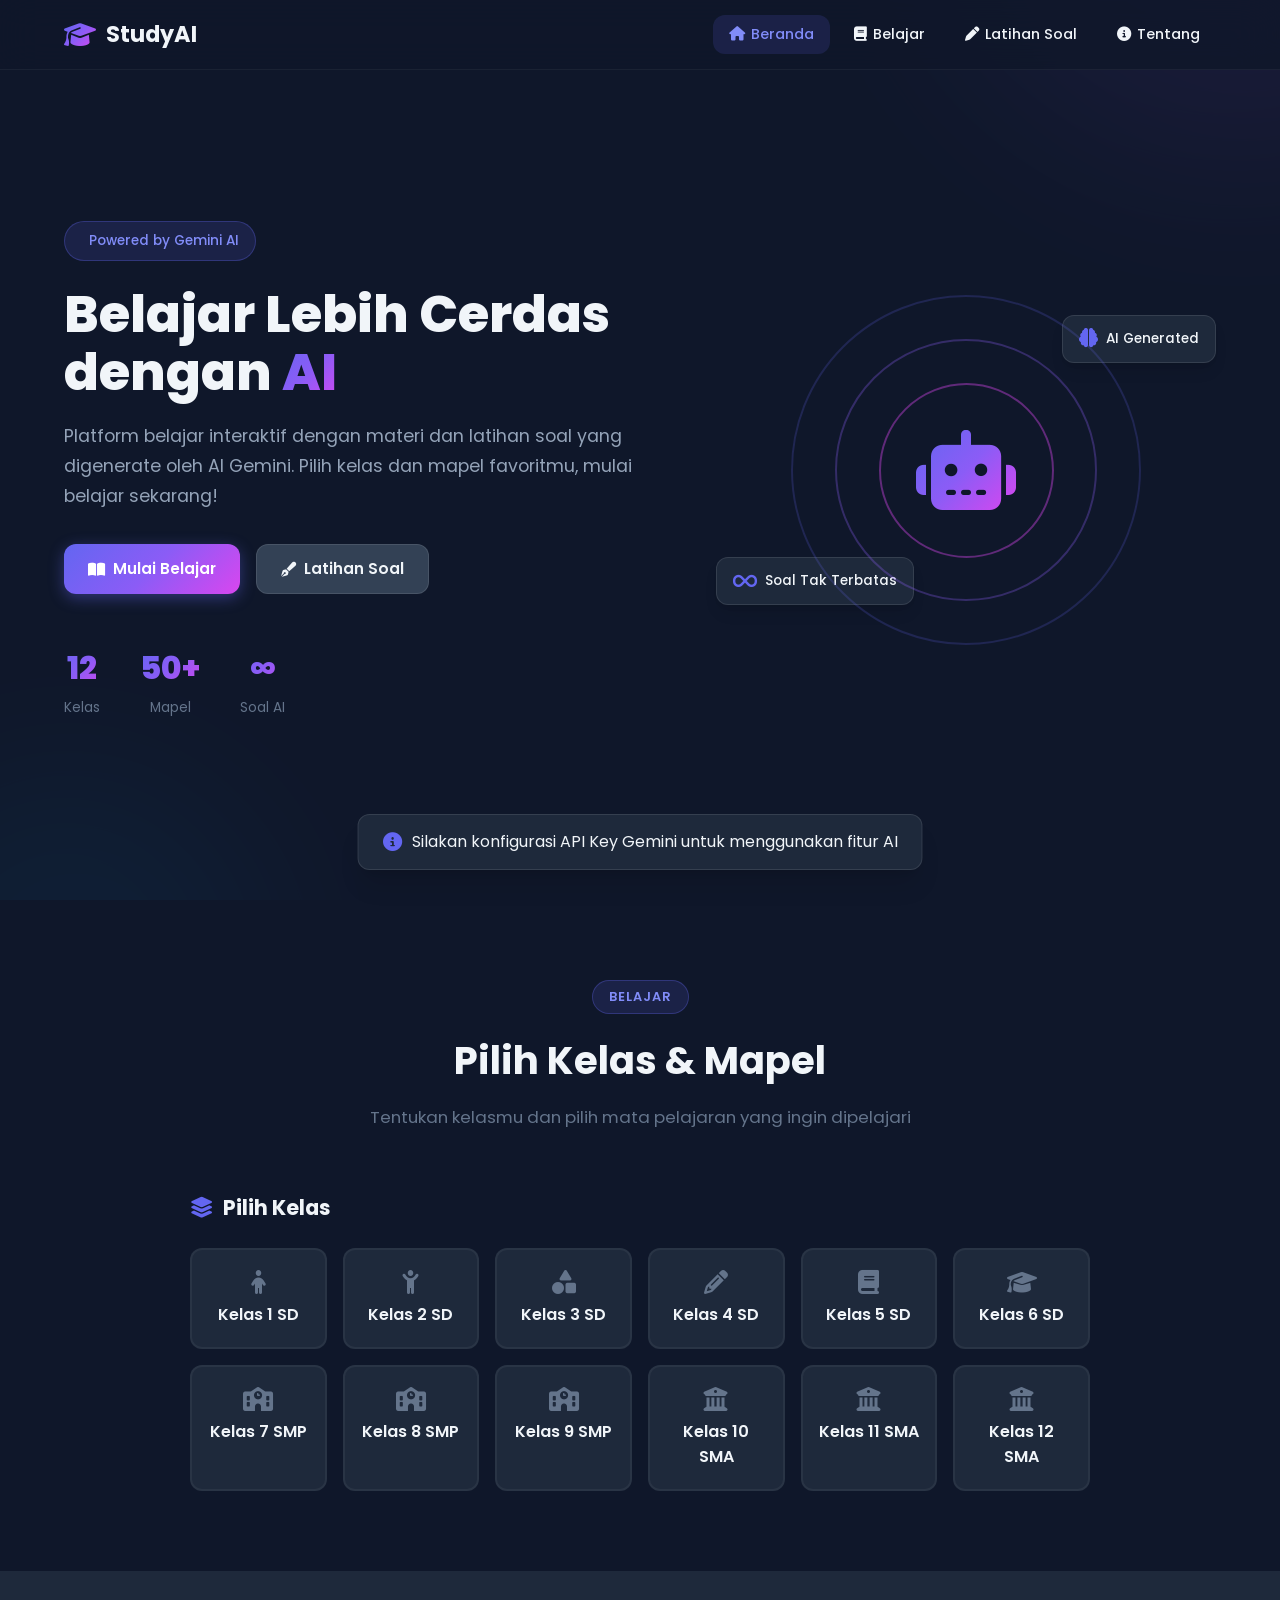
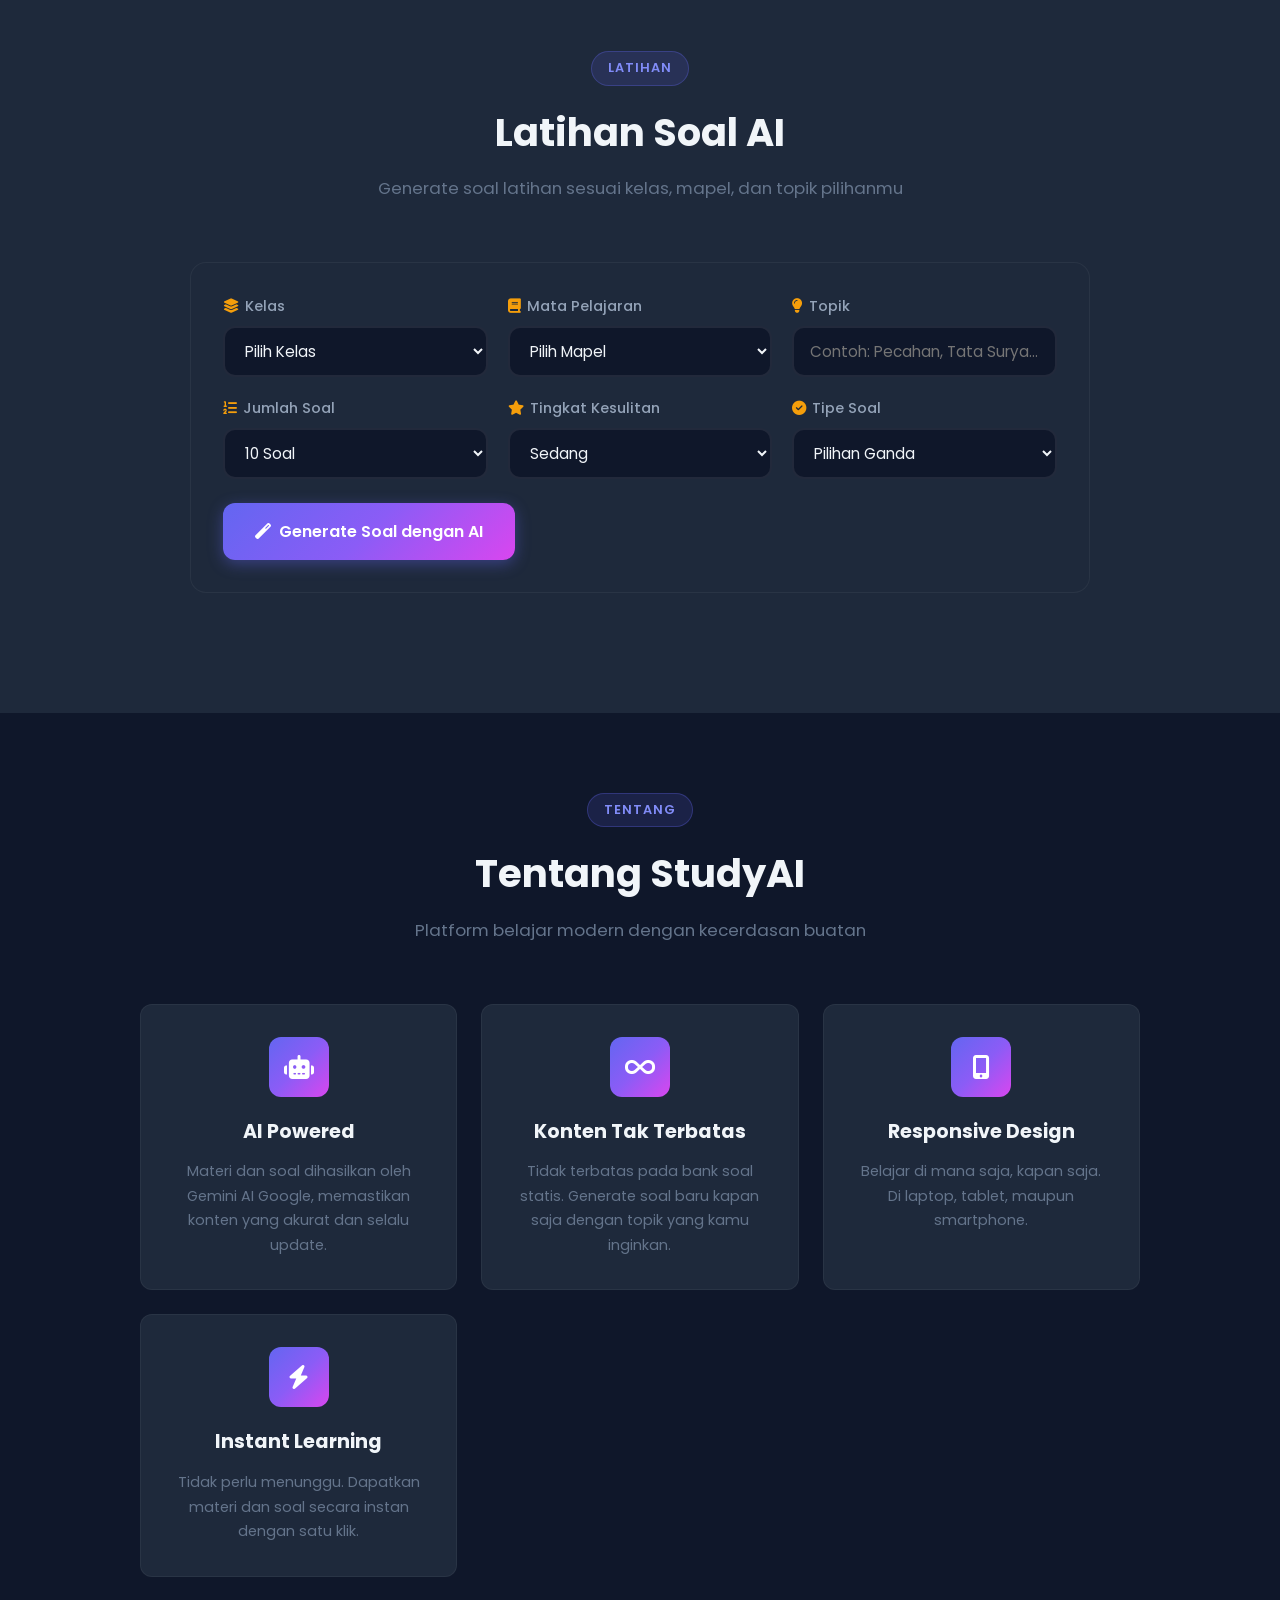
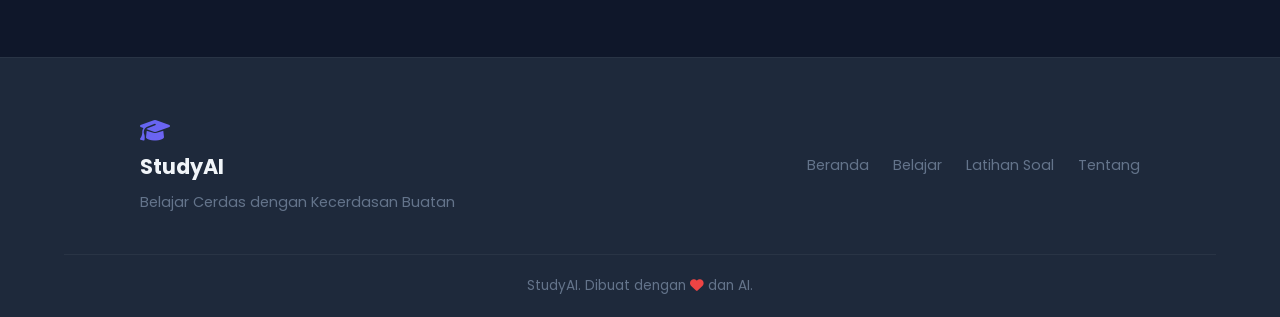
==== index.html @ 9aeef0de "Add files via upload" ====
<!DOCTYPE html>
<html lang="id">
<head>
    <meta charset="UTF-8">
    <meta name="viewport" content="width=device-width, initial-scale=1.0">
    <title>StudyAI - Platform Belajar Cerdas</title>
    <link href="https://fonts.googleapis.com/css2?family=Poppins:wght@300;400;500;600;700;800&display=swap" rel="stylesheet">
    <link rel="stylesheet" href="https://cdnjs.cloudflare.com/ajax/libs/font-awesome/6.5.1/css/all.min.css">
    <link rel="stylesheet" href="style.css">
</head>
<body>
    <!-- Loading Screen -->
    <div id="loading-screen">
        <div class="loader-container">
            <div class="loader"></div>
            <h2>StudyAI</h2>
            <p>Memuat konten belajar...</p>
        </div>
    </div>

    <!-- Navigation -->
    <nav class="navbar" id="navbar">
        <div class="nav-brand">
            <i class="fas fa-graduation-cap"></i>
            <span>StudyAI</span>
        </div>
        <div class="nav-links" id="nav-links">
            <a href="#beranda" class="nav-link active"><i class="fas fa-home"></i> Beranda</a>
            <a href="#belajar" class="nav-link"><i class="fas fa-book"></i> Belajar</a>
            <a href="#latihan" class="nav-link"><i class="fas fa-pen"></i> Latihan Soal</a>
            <a href="#tentang" class="nav-link"><i class="fas fa-info-circle"></i> Tentang</a>
        </div>
        <div class="nav-toggle" id="nav-toggle">
            <i class="fas fa-bars"></i>
        </div>
    </nav>

    <!-- Hero Section -->
    <section id="beranda" class="hero">
        <div class="hero-content">
            <div class="hero-badge">
                <i class="fas fa-sparkles"></i> Powered by Gemini AI
            </div>
            <h1>Belajar Lebih Cerdas dengan <span class="gradient-text">AI</span></h1>
            <p>Platform belajar interaktif dengan materi dan latihan soal yang digenerate oleh AI Gemini. Pilih kelas dan mapel favoritmu, mulai belajar sekarang!</p>
            <div class="hero-buttons">
                <a href="#belajar" class="btn btn-primary">
                    <i class="fas fa-book-open"></i> Mulai Belajar
                </a>
                <a href="#latihan" class="btn btn-secondary">
                    <i class="fas fa-pen-fancy"></i> Latihan Soal
                </a>
            </div>
            <div class="hero-stats">
                <div class="stat-item">
                    <span class="stat-number">12</span>
                    <span class="stat-label">Kelas</span>
                </div>
                <div class="stat-item">
                    <span class="stat-number">50+</span>
                    <span class="stat-label">Mapel</span>
                </div>
                <div class="stat-item">
                    <span class="stat-number">∞</span>
                    <span class="stat-label">Soal AI</span>
                </div>
            </div>
        </div>
        <div class="hero-image">
            <div class="floating-card card-1">
                <i class="fas fa-brain"></i>
                <span>AI Generated</span>
            </div>
            <div class="floating-card card-2">
                <i class="fas fa-infinity"></i>
                <span>Soal Tak Terbatas</span>
            </div>
            <div class="hero-illustration">
                <div class="circle circle-1"></div>
                <div class="circle circle-2"></div>
                <div class="circle circle-3"></div>
                <i class="fas fa-robot main-icon"></i>
            </div>
        </div>
    </section>

    <!-- Belajar Section -->
    <section id="belajar" class="section">
        <div class="section-header">
            <span class="section-badge">Belajar</span>
            <h2>Pilih Kelas & Mapel</h2>
            <p>Tentukan kelasmu dan pilih mata pelajaran yang ingin dipelajari</p>
        </div>

        <div class="kelas-selector">
            <h3><i class="fas fa-layer-group"></i> Pilih Kelas</h3>
            <div class="kelas-grid" id="kelas-grid">
                <!-- Kelas buttons generated by JS -->
            </div>
        </div>

        <div class="mapel-container" id="mapel-container" style="display: none;">
            <div class="mapel-header">
                <h3><i class="fas fa-book"></i> Mata Pelajaran <span id="selected-kelas-name"></span></h3>
                <button class="btn btn-outline btn-sm" onclick="backToKelas()">
                    <i class="fas fa-arrow-left"></i> Kembali
                </button>
            </div>
            <div class="mapel-grid" id="mapel-grid">
                <!-- Mapel cards generated by JS -->
            </div>
        </div>

        <div class="materi-container" id="materi-container" style="display: none;">
            <div class="materi-header">
                <div class="materi-title-section">
                    <span class="badge-kelas" id="materi-kelas-badge"></span>
                    <h3 id="materi-maple-title"></h3>
                </div>
                <button class="btn btn-outline btn-sm" onclick="backToMapel()">
                    <i class="fas fa-arrow-left"></i> Kembali
                </button>
            </div>

            <div class="materi-actions">
                <div class="input-group">
                    <label><i class="fas fa-lightbulb"></i> Topik yang ingin dipelajari:</label>
                    <input type="text" id="topik-input" placeholder="Contoh: Persamaan Linear, Fotosintesis, Sejarah Indonesia...">
                </div>
                <button class="btn btn-primary" onclick="generateMateri()">
                    <i class="fas fa-magic"></i> Generate Materi dengan AI
                </button>
            </div>

            <div class="materi-content" id="materi-content">
                <div class="empty-state">
                    <i class="fas fa-book-reader"></i>
                    <h4>Siap Belajar?</h4>
                    <p>Masukkan topik yang ingin kamu pelajari, lalu klik "Generate Materi dengan AI" untuk mendapatkan penjelasan dari Gemini AI.</p>
                </div>
            </div>
        </div>
    </section>

    <!-- Latihan Soal Section -->
    <section id="latihan" class="section section-alt">
        <div class="section-header">
            <span class="section-badge">Latihan</span>
            <h2>Latihan Soal AI</h2>
            <p>Generate soal latihan sesuai kelas, mapel, dan topik pilihanmu</p>
        </div>

        <div class="latihan-form">
            <div class="form-grid">
                <div class="form-group">
                    <label><i class="fas fa-layer-group"></i> Kelas</label>
                    <select id="latihan-kelas">
                        <option value="">Pilih Kelas</option>
                    </select>
                </div>
                <div class="form-group">
                    <label><i class="fas fa-book"></i> Mata Pelajaran</label>
                    <select id="latihan-mapel">
                        <option value="">Pilih Mapel</option>
                    </select>
                </div>
                <div class="form-group">
                    <label><i class="fas fa-lightbulb"></i> Topik</label>
                    <input type="text" id="latihan-topik" placeholder="Contoh: Pecahan, Tata Surya...">
                </div>
                <div class="form-group">
                    <label><i class="fas fa-list-ol"></i> Jumlah Soal</label>
                    <select id="latihan-jumlah">
                        <option value="5">5 Soal</option>
                        <option value="10" selected>10 Soal</option>
                        <option value="15">15 Soal</option>
                        <option value="20">20 Soal</option>
                    </select>
                </div>
                <div class="form-group">
                    <label><i class="fas fa-star"></i> Tingkat Kesulitan</label>
                    <select id="latihan-kesulitan">
                        <option value="mudah">Mudah</option>
                        <option value="sedang" selected>Sedang</option>
                        <option value="sulit">Sulit</option>
                    </select>
                </div>
                <div class="form-group">
                    <label><i class="fas fa-check-circle"></i> Tipe Soal</label>
                    <select id="latihan-tipe">
                        <option value="pilihan_ganda" selected>Pilihan Ganda</option>
                        <option value="essay">Essay</option>
                        <option value="campuran">Campuran</option>
                    </select>
                </div>
            </div>
            <button class="btn btn-primary btn-large" onclick="generateSoal()">
                <i class="fas fa-magic"></i> Generate Soal dengan AI
            </button>
        </div>

        <div class="soal-container" id="soal-container" style="display: none;">
            <div class="soal-header">
                <div class="soal-info">
                    <span class="badge" id="soal-kelas-badge"></span>
                    <span class="badge" id="soal-mapel-badge"></span>
                    <span class="badge" id="soal-kesulitan-badge"></span>
                </div>
                <div class="soal-timer" id="soal-timer">
                    <i class="fas fa-clock"></i> <span id="timer">00:00</span>
                </div>
            </div>

            <div class="progress-bar">
                <div class="progress-fill" id="progress-fill"></div>
                <span class="progress-text" id="progress-text">0 / 0</span>
            </div>

            <div class="soal-list" id="soal-list">
                <!-- Soal generated by JS -->
            </div>

            <div class="soal-actions">
                <button class="btn btn-secondary" onclick="resetSoal()">
                    <i class="fas fa-redo"></i> Generate Baru
                </button>
                <button class="btn btn-primary" onclick="cekJawaban()">
                    <i class="fas fa-check-double"></i> Periksa Jawaban
                </button>
            </div>
        </div>

        <div class="hasil-container" id="hasil-container" style="display: none;">
            <div class="hasil-card">
                <div class="hasil-icon">
                    <i class="fas fa-trophy"></i>
                </div>
                <h3>Hasil Latihan</h3>
                <div class="hasil-score" id="hasil-score">0/0</div>
                <div class="hasil-percentage" id="hasil-percentage">0%</div>
                <div class="hasil-message" id="hasil-message"></div>
                <div class="hasil-stats">
                    <div class="hasil-stat">
                        <span class="hasil-stat-number" id="stat-benar">0</span>
                        <span class="hasil-stat-label">Benar</span>
                    </div>
                    <div class="hasil-stat">
                        <span class="hasil-stat-number" id="stat-salah">0</span>
                        <span class="hasil-stat-label">Salah</span>
                    </div>
                    <div class="hasil-stat">
                        <span class="hasil-stat-number" id="stat-waktu">00:00</span>
                        <span class="hasil-stat-label">Waktu</span>
                    </div>
                </div>
                <button class="btn btn-primary" onclick="resetSoal()">
                    <i class="fas fa-redo"></i> Coba Lagi
                </button>
            </div>
        </div>
    </section>

    <!-- Tentang Section -->
    <section id="tentang" class="section">
        <div class="section-header">
            <span class="section-badge">Tentang</span>
            <h2>Tentang StudyAI</h2>
            <p>Platform belajar modern dengan kecerdasan buatan</p>
        </div>
        <div class="about-grid">
            <div class="about-card">
                <div class="about-icon">
                    <i class="fas fa-robot"></i>
                </div>
                <h3>AI Powered</h3>
                <p>Materi dan soal dihasilkan oleh Gemini AI Google, memastikan konten yang akurat dan selalu update.</p>
            </div>
            <div class="about-card">
                <div class="about-icon">
                    <i class="fas fa-infinity"></i>
                </div>
                <h3>Konten Tak Terbatas</h3>
                <p>Tidak terbatas pada bank soal statis. Generate soal baru kapan saja dengan topik yang kamu inginkan.</p>
            </div>
            <div class="about-card">
                <div class="about-icon">
                    <i class="fas fa-mobile-alt"></i>
                </div>
                <h3>Responsive Design</h3>
                <p>Belajar di mana saja, kapan saja. Di laptop, tablet, maupun smartphone.</p>
            </div>
            <div class="about-card">
                <div class="about-icon">
                    <i class="fas fa-bolt"></i>
                </div>
                <h3>Instant Learning</h3>
                <p>Tidak perlu menunggu. Dapatkan materi dan soal secara instan dengan satu klik.</p>
            </div>
        </div>
    </section>

    <!-- Footer -->
    <footer class="footer">
        <div class="footer-content">
            <div class="footer-brand">
                <i class="fas fa-graduation-cap"></i>
                <span>StudyAI</span>
                <p>Belajar Cerdas dengan Kecerdasan Buatan</p>
            </div>
            <div class="footer-links">
                <a href="#beranda">Beranda</a>
                <a href="#belajar">Belajar</a>
                <a href="#latihan">Latihan Soal</a>
                <a href="#tentang">Tentang</a>
            </div>
        </div>
        <div class="footer-bottom">
            <p> StudyAI. Dibuat dengan <i class="fas fa-heart"></i> dan AI.</p>
        </div>
    </footer>

    <!-- Toast Notification -->
    <div class="toast" id="toast">
        <i class="fas fa-info-circle"></i>
        <span id="toast-message"></span>
    </div>

    <!-- API Key Modal -->
    <div class="modal" id="api-modal">
        <div class="modal-content">
            <div class="modal-header">
                <h3><i class="fas fa-key"></i> Konfigurasi API Key</h3>
                <button class="modal-close" onclick="closeModal()">&times;</button>
            </div>
            <div class="modal-body">
                <div class="alert alert-info">
                    <i class="fas fa-info-circle"></i>
                    <p>Masukkan API Key Gemini kamu untuk menggunakan fitur AI. Dapatkan gratis di <a href="https://aistudio.google.com/app/apikey" target="_blank">Google AI Studio</a>.</p>
                </div>
                <div class="form-group">
                    <label>Gemini API Key</label>
                    <div class="input-with-icon">
                        <input type="password" id="api-key-input" placeholder="Masukkan API Key...">
                        <button class="btn-icon" onclick="toggleApiVisibility()">
                            <i class="fas fa-eye" id="api-eye-icon"></i>
                        </button>
                    </div>
                </div>
                <div class="form-group">
                    <label class="checkbox-label">
                        <input type="checkbox" id="save-api-key" checked>
                        <span>Simpan API Key di browser (local)</span>
                    </label>
                </div>
            </div>
            <div class="modal-footer">
                <button class="btn btn-secondary" onclick="closeModal()">Batal</button>
                <button class="btn btn-primary" onclick="saveApiKey()">Simpan & Lanjutkan</button>
            </div>
        </div>
    </div>

    <script src="script.js"></script>
</body>
</html>
---- style.css ----
/* ===== VARIABLES ===== */
:root {
    --primary: #6366f1;
    --primary-dark: #4f46e5;
    --primary-light: #818cf8;
    --secondary: #06b6d4;
    --accent: #f59e0b;
    --success: #10b981;
    --danger: #ef4444;
    --warning: #f59e0b;
    --dark: #0f172a;
    --dark-light: #1e293b;
    --dark-lighter: #334155;
    --gray: #64748b;
    --gray-light: #94a3b8;
    --gray-lighter: #cbd5e1;
    --light: #f1f5f9;
    --white: #ffffff;
    --gradient-1: linear-gradient(135deg, #6366f1 0%, #8b5cf6 50%, #d946ef 100%);
    --gradient-2: linear-gradient(135deg, #06b6d4 0%, #3b82f6 100%);
    --gradient-3: linear-gradient(135deg, #f59e0b 0%, #ef4444 100%);
    --shadow-sm: 0 1px 2px 0 rgb(0 0 0 / 0.05);
    --shadow: 0 4px 6px -1px rgb(0 0 0 / 0.1), 0 2px 4px -2px rgb(0 0 0 / 0.1);
    --shadow-lg: 0 10px 15px -3px rgb(0 0 0 / 0.1), 0 4px 6px -4px rgb(0 0 0 / 0.1);
    --shadow-xl: 0 20px 25px -5px rgb(0 0 0 / 0.1), 0 8px 10px -6px rgb(0 0 0 / 0.1);
    --radius-sm: 8px;
    --radius: 12px;
    --radius-lg: 16px;
    --radius-xl: 24px;
    --transition: all 0.3s cubic-bezier(0.4, 0, 0.2, 1);
}

/* ===== RESET & BASE ===== */
*, *::before, *::after {
    margin: 0;
    padding: 0;
    box-sizing: border-box;
}

html {
    scroll-behavior: smooth;
    scroll-padding-top: 80px;
}

body {
    font-family: 'Poppins', sans-serif;
    background: var(--dark);
    color: var(--light);
    line-height: 1.6;
    overflow-x: hidden;
}

a {
    text-decoration: none;
    color: inherit;
}

/* ===== LOADING SCREEN ===== */
#loading-screen {
    position: fixed;
    inset: 0;
    background: var(--dark);
    display: flex;
    align-items: center;
    justify-content: center;
    z-index: 9999;
    transition: opacity 0.5s ease, visibility 0.5s ease;
}

#loading-screen.hidden {
    opacity: 0;
    visibility: hidden;
}

.loader-container {
    text-align: center;
}

.loader {
    width: 60px;
    height: 60px;
    border: 4px solid var(--dark-lighter);
    border-top-color: var(--primary);
    border-radius: 50%;
    animation: spin 1s linear infinite;
    margin: 0 auto 20px;
}

@keyframes spin {
    to { transform: rotate(360deg); }
}

.loader-container h2 {
    font-size: 1.8rem;
    font-weight: 700;
    background: var(--gradient-1);
    -webkit-background-clip: text;
    -webkit-text-fill-color: transparent;
    background-clip: text;
}

.loader-container p {
    color: var(--gray);
    font-size: 0.9rem;
    margin-top: 8px;
}

/* ===== NAVBAR ===== */
.navbar {
    position: fixed;
    top: 0;
    left: 0;
    right: 0;
    height: 70px;
    background: rgba(15, 23, 42, 0.8);
    backdrop-filter: blur(20px);
    -webkit-backdrop-filter: blur(20px);
    border-bottom: 1px solid rgba(255, 255, 255, 0.05);
    display: flex;
    align-items: center;
    justify-content: space-between;
    padding: 0 5%;
    z-index: 1000;
    transition: var(--transition);
}

.navbar.scrolled {
    background: rgba(15, 23, 42, 0.95);
    box-shadow: var(--shadow-lg);
}

.nav-brand {
    display: flex;
    align-items: center;
    gap: 10px;
    font-size: 1.4rem;
    font-weight: 700;
}

.nav-brand i {
    font-size: 1.6rem;
    background: var(--gradient-1);
    -webkit-background-clip: text;
    -webkit-text-fill-color: transparent;
    background-clip: text;
}

.nav-links {
    display: flex;
    gap: 8px;
}

.nav-link {
    padding: 8px 16px;
    border-radius: var(--radius);
    font-size: 0.9rem;
    font-weight: 500;
    transition: var(--transition);
    display: flex;
    align-items: center;
    gap: 6px;
}

.nav-link:hover,
.nav-link.active {
    background: rgba(99, 102, 241, 0.15);
    color: var(--primary-light);
}

.nav-toggle {
    display: none;
    font-size: 1.4rem;
    cursor: pointer;
    padding: 8px;
}

/* ===== HERO SECTION ===== */
.hero {
    min-height: 100vh;
    display: flex;
    align-items: center;
    justify-content: space-between;
    padding: 100px 5% 60px;
    gap: 60px;
    position: relative;
    overflow: hidden;
}

.hero::before {
    content: '';
    position: absolute;
    top: -50%;
    right: -20%;
    width: 600px;
    height: 600px;
    background: var(--gradient-1);
    opacity: 0.08;
    border-radius: 50%;
    filter: blur(100px);
    animation: float 8s ease-in-out infinite;
}

.hero::after {
    content: '';
    position: absolute;
    bottom: -30%;
    left: -10%;
    width: 400px;
    height: 400px;
    background: var(--gradient-2);
    opacity: 0.06;
    border-radius: 50%;
    filter: blur(80px);
    animation: float 10s ease-in-out infinite reverse;
}

@keyframes float {
    0%, 100% { transform: translate(0, 0) scale(1); }
    50% { transform: translate(30px, -30px) scale(1.05); }
}

.hero-content {
    flex: 1;
    max-width: 600px;
    position: relative;
    z-index: 1;
}

.hero-badge {
    display: inline-flex;
    align-items: center;
    gap: 8px;
    padding: 8px 16px;
    background: rgba(99, 102, 241, 0.15);
    border: 1px solid rgba(99, 102, 241, 0.3);
    border-radius: 50px;
    font-size: 0.85rem;
    font-weight: 500;
    color: var(--primary-light);
    margin-bottom: 24px;
}

.hero h1 {
    font-size: 3.2rem;
    font-weight: 800;
    line-height: 1.15;
    margin-bottom: 20px;
}

.gradient-text {
    background: var(--gradient-1);
    -webkit-background-clip: text;
    -webkit-text-fill-color: transparent;
    background-clip: text;
}

.hero p {
    font-size: 1.1rem;
    color: var(--gray-light);
    margin-bottom: 32px;
    line-height: 1.7;
}

.hero-buttons {
    display: flex;
    gap: 16px;
    margin-bottom: 48px;
    flex-wrap: wrap;
}

.hero-stats {
    display: flex;
    gap: 40px;
}

.stat-item {
    text-align: center;
}

.stat-number {
    display: block;
    font-size: 2rem;
    font-weight: 800;
    background: var(--gradient-1);
    -webkit-background-clip: text;
    -webkit-text-fill-color: transparent;
    background-clip: text;
}

.stat-label {
    font-size: 0.85rem;
    color: var(--gray);
}

/* Hero Image */
.hero-image {
    flex: 1;
    max-width: 500px;
    position: relative;
    z-index: 1;
}

.hero-illustration {
    width: 350px;
    height: 350px;
    margin: 0 auto;
    position: relative;
    display: flex;
    align-items: center;
    justify-content: center;
}

.circle {
    position: absolute;
    border-radius: 50%;
    border: 2px solid;
}

.circle-1 {
    width: 100%;
    height: 100%;
    border-color: rgba(99, 102, 241, 0.2);
    animation: rotate 20s linear infinite;
}

.circle-2 {
    width: 75%;
    height: 75%;
    border-color: rgba(139, 92, 246, 0.3);
    animation: rotate 15s linear infinite reverse;
}

.circle-3 {
    width: 50%;
    height: 50%;
    border-color: rgba(217, 70, 239, 0.4);
    animation: rotate 10s linear infinite;
}

@keyframes rotate {
    to { transform: rotate(360deg); }
}

.main-icon {
    font-size: 5rem;
    background: var(--gradient-1);
    -webkit-background-clip: text;
    -webkit-text-fill-color: transparent;
    background-clip: text;
    animation: pulse 2s ease-in-out infinite;
}

@keyframes pulse {
    0%, 100% { transform: scale(1); }
    50% { transform: scale(1.1); }
}

.floating-card {
    position: absolute;
    background: var(--dark-light);
    border: 1px solid rgba(255, 255, 255, 0.1);
    border-radius: var(--radius);
    padding: 12px 16px;
    display: flex;
    align-items: center;
    gap: 8px;
    font-size: 0.85rem;
    font-weight: 500;
    box-shadow: var(--shadow-lg);
    animation: float-card 4s ease-in-out infinite;
}

.floating-card i {
    font-size: 1.2rem;
    color: var(--primary);
}

.card-1 {
    top: 20px;
    right: 0;
    animation-delay: 0s;
}

.card-2 {
    bottom: 40px;
    left: 0;
    animation-delay: 2s;
}

@keyframes float-card {
    0%, 100% { transform: translateY(0); }
    50% { transform: translateY(-15px); }
}

/* ===== BUTTONS ===== */
.btn {
    display: inline-flex;
    align-items: center;
    justify-content: center;
    gap: 8px;
    padding: 12px 24px;
    border-radius: var(--radius);
    font-family: 'Poppins', sans-serif;
    font-size: 0.95rem;
    font-weight: 600;
    border: none;
    cursor: pointer;
    transition: var(--transition);
}

.btn-primary {
    background: var(--gradient-1);
    color: var(--white);
    box-shadow: 0 4px 15px rgba(99, 102, 241, 0.4);
}

.btn-primary:hover {
    transform: translateY(-2px);
    box-shadow: 0 8px 25px rgba(99, 102, 241, 0.5);
}

.btn-secondary {
    background: var(--dark-lighter);
    color: var(--light);
    border: 1px solid rgba(255, 255, 255, 0.1);
}

.btn-secondary:hover {
    background: var(--dark-light);
    border-color: rgba(255, 255, 255, 0.2);
}

.btn-outline {
    background: transparent;
    color: var(--primary-light);
    border: 1px solid rgba(99, 102, 241, 0.4);
}

.btn-outline:hover {
    background: rgba(99, 102, 241, 0.1);
}

.btn-sm {
    padding: 8px 16px;
    font-size: 0.85rem;
}

.btn-large {
    padding: 16px 32px;
    font-size: 1rem;
}

.btn:disabled {
    opacity: 0.6;
    cursor: not-allowed;
    transform: none !important;
}

/* ===== SECTIONS ===== */
.section {
    padding: 80px 5%;
    position: relative;
}

.section-alt {
    background: var(--dark-light);
}

.section-header {
    text-align: center;
    max-width: 600px;
    margin: 0 auto 60px;
}

.section-badge {
    display: inline-block;
    padding: 6px 16px;
    background: rgba(99, 102, 241, 0.15);
    border: 1px solid rgba(99, 102, 241, 0.3);
    border-radius: 50px;
    font-size: 0.8rem;
    font-weight: 600;
    color: var(--primary-light);
    text-transform: uppercase;
    letter-spacing: 1px;
    margin-bottom: 16px;
}

.section-header h2 {
    font-size: 2.4rem;
    font-weight: 700;
    margin-bottom: 12px;
}

.section-header p {
    color: var(--gray);
    font-size: 1.05rem;
}

/* ===== KELAS SELECTOR ===== */
.kelas-selector {
    max-width: 900px;
    margin: 0 auto;
}

.kelas-selector h3 {
    font-size: 1.3rem;
    margin-bottom: 24px;
    display: flex;
    align-items: center;
    gap: 10px;
}

.kelas-selector h3 i {
    color: var(--primary);
}

.kelas-grid {
    display: grid;
    grid-template-columns: repeat(auto-fill, minmax(130px, 1fr));
    gap: 16px;
}

.kelas-btn {
    padding: 20px 16px;
    background: var(--dark-light);
    border: 2px solid rgba(255, 255, 255, 0.05);
    border-radius: var(--radius);
    color: var(--light);
    font-family: 'Poppins', sans-serif;
    font-size: 1rem;
    font-weight: 600;
    cursor: pointer;
    transition: var(--transition);
    display: flex;
    flex-direction: column;
    align-items: center;
    gap: 8px;
}

.kelas-btn i {
    font-size: 1.5rem;
    color: var(--gray);
    transition: var(--transition);
}

.kelas-btn:hover {
    border-color: var(--primary);
    transform: translateY(-3px);
    box-shadow: var(--shadow-lg);
}

.kelas-btn:hover i {
    color: var(--primary);
}

.kelas-btn.active {
    background: var(--gradient-1);
    border-color: transparent;
    box-shadow: 0 8px 25px rgba(99, 102, 241, 0.4);
}

.kelas-btn.active i {
    color: var(--white);
}

/* ===== MAPEL ===== */
.mapel-container {
    max-width: 900px;
    margin: 0 auto;
    animation: fadeInUp 0.5s ease;
}

.mapel-header {
    display: flex;
    justify-content: space-between;
    align-items: center;
    margin-bottom: 30px;
}

.mapel-header h3 {
    font-size: 1.3rem;
    display: flex;
    align-items: center;
    gap: 10px;
}

.mapel-header h3 i {
    color: var(--primary);
}

.mapel-grid {
    display: grid;
    grid-template-columns: repeat(auto-fill, minmax(250px, 1fr));
    gap: 20px;
}

.mapel-card {
    background: var(--dark-light);
    border: 1px solid rgba(255, 255, 255, 0.05);
    border-radius: var(--radius);
    padding: 24px;
    cursor: pointer;
    transition: var(--transition);
    position: relative;
    overflow: hidden;
}

.mapel-card::before {
    content: '';
    position: absolute;
    top: 0;
    left: 0;
    width: 4px;
    height: 100%;
    background: var(--gradient-1);
    transform: scaleY(0);
    transition: var(--transition);
}

.mapel-card:hover {
    transform: translateY(-5px);
    box-shadow: var(--shadow-lg);
    border-color: rgba(99, 102, 241, 0.2);
}

.mapel-card:hover::before {
    transform: scaleY(1);
}

.mapel-icon {
    width: 50px;
    height: 50px;
    border-radius: var(--radius);
    background: rgba(99, 102, 241, 0.15);
    display: flex;
    align-items: center;
    justify-content: center;
    margin-bottom: 16px;
}

.mapel-icon i {
    font-size: 1.4rem;
    color: var(--primary);
}

.mapel-card h4 {
    font-size: 1.1rem;
    margin-bottom: 6px;
}

.mapel-card p {
    font-size: 0.85rem;
    color: var(--gray);
}

/* ===== MATERI ===== */
.materi-container {
    max-width: 900px;
    margin: 0 auto;
    animation: fadeInUp 0.5s ease;
}

.materi-header {
    display: flex;
    justify-content: space-between;
    align-items: center;
    margin-bottom: 30px;
    flex-wrap: wrap;
    gap: 16px;
}

.materi-title-section {
    display: flex;
    align-items: center;
    gap: 12px;
}

.badge-kelas {
    padding: 4px 12px;
    background: var(--gradient-1);
    border-radius: 50px;
    font-size: 0.75rem;
    font-weight: 600;
}

.materi-header h3 {
    font-size: 1.3rem;
}

.materi-actions {
    background: var(--dark-light);
    border: 1px solid rgba(255, 255, 255, 0.05);
    border-radius: var(--radius);
    padding: 24px;
    margin-bottom: 30px;
}

.input-group {
    margin-bottom: 16px;
}

.input-group label {
    display: block;
    font-size: 0.9rem;
    font-weight: 500;
    margin-bottom: 8px;
    color: var(--gray-light);
}

.input-group label i {
    color: var(--accent);
    margin-right: 6px;
}

.input-group input {
    width: 100%;
    padding: 14px 18px;
    background: var(--dark);
    border: 2px solid rgba(255, 255, 255, 0.08);
    border-radius: var(--radius);
    color: var(--light);
    font-family: 'Poppins', sans-serif;
    font-size: 0.95rem;
    transition: var(--transition);
}

.input-group input:focus {
    outline: none;
    border-color: var(--primary);
    box-shadow: 0 0 0 3px rgba(99, 102, 241, 0.15);
}

.input-group input::placeholder {
    color: var(--gray);
}

.materi-content {
    background: var(--dark-light);
    border: 1px solid rgba(255, 255, 255, 0.05);
    border-radius: var(--radius);
    padding: 32px;
    min-height: 300px;
}

.empty-state {
    text-align: center;
    padding: 40px 20px;
}

.empty-state i {
    font-size: 4rem;
    color: var(--dark-lighter);
    margin-bottom: 20px;
}

.empty-state h4 {
    font-size: 1.3rem;
    margin-bottom: 10px;
}

.empty-state p {
    color: var(--gray);
    max-width: 400px;
    margin: 0 auto;
}

/* Generated Materi */
.materi-generated h4 {
    font-size: 1.4rem;
    margin-bottom: 20px;
    padding-bottom: 16px;
    border-bottom: 1px solid rgba(255, 255, 255, 0.05);
}

.materi-generated h5 {
    font-size: 1.1rem;
    margin: 24px 0 12px;
    color: var(--primary-light);
}

.materi-generated p {
    margin-bottom: 12px;
    line-height: 1.8;
    color: var(--gray-light);
}

.materi-generated ul,
.materi-generated ol {
    margin: 12px 0 12px 20px;
    color: var(--gray-light);
}

.materi-generated li {
    margin-bottom: 8px;
    line-height: 1.7;
}

.materi-generated code {
    background: rgba(99, 102, 241, 0.15);
    padding: 2px 8px;
    border-radius: 4px;
    font-family: 'Courier New', monospace;
    font-size: 0.9em;
    color: var(--primary-light);
}

.materi-generated blockquote {
    border-left: 4px solid var(--primary);
    padding-left: 16px;
    margin: 16px 0;
    color: var(--gray-light);
    font-style: italic;
}

/* Loading State */
.loading-state {
    text-align: center;
    padding: 60px 20px;
}

.loading-state .loader {
    width: 50px;
    height: 50px;
    margin-bottom: 20px;
}

.loading-state p {
    color: var(--gray);
}

/* ===== LATIHAN SOAL ===== */
.latihan-form {
    max-width: 900px;
    margin: 0 auto 40px;
    background: var(--dark-light);
    border: 1px solid rgba(255, 255, 255, 0.05);
    border-radius: var(--radius-lg);
    padding: 32px;
}

.form-grid {
    display: grid;
    grid-template-columns: repeat(auto-fit, minmax(250px, 1fr));
    gap: 20px;
    margin-bottom: 24px;
}

.form-group {
    display: flex;
    flex-direction: column;
}

.form-group label {
    font-size: 0.9rem;
    font-weight: 500;
    margin-bottom: 8px;
    color: var(--gray-light);
    display: flex;
    align-items: center;
    gap: 6px;
}

.form-group label i {
    color: var(--accent);
}

.form-group select,
.form-group input {
    padding: 12px 16px;
    background: var(--dark);
    border: 2px solid rgba(255, 255, 255, 0.08);
    border-radius: var(--radius);
    color: var(--light);
    font-family: 'Poppins', sans-serif;
    font-size: 0.95rem;
    transition: var(--transition);
}

.form-group select:focus,
.form-group input:focus {
    outline: none;
    border-color: var(--primary);
    box-shadow: 0 0 0 3px rgba(99, 102, 241, 0.15);
}

.form-group select option {
    background: var(--dark);
    color: var(--light);
}

/* ===== SOAL CONTAINER ===== */
.soal-container {
    max-width: 800px;
    margin: 0 auto;
    animation: fadeInUp 0.5s ease;
}

.soal-header {
    display: flex;
    justify-content: space-between;
    align-items: center;
    margin-bottom: 20px;
    flex-wrap: wrap;
    gap: 12px;
}

.soal-info {
    display: flex;
    gap: 8px;
    flex-wrap: wrap;
}

.badge {
    padding: 4px 12px;
    border-radius: 50px;
    font-size: 0.75rem;
    font-weight: 600;
    background: var(--dark-lighter);
    border: 1px solid rgba(255, 255, 255, 0.1);
}

.soal-timer {
    display: flex;
    align-items: center;
    gap: 8px;
    padding: 8px 16px;
    background: var(--dark-lighter);
    border-radius: var(--radius);
    font-family: 'Courier New', monospace;
    font-weight: 600;
    font-size: 1.1rem;
}

.soal-timer i {
    color: var(--accent);
}

.progress-bar {
    width: 100%;
    height: 8px;
    background: var(--dark-lighter);
    border-radius: 50px;
    margin-bottom: 30px;
    position: relative;
    overflow: hidden;
}

.progress-fill {
    height: 100%;
    background: var(--gradient-1);
    border-radius: 50px;
    transition: width 0.5s ease;
    width: 0%;
}

.progress-text {
    position: absolute;
    top: 50%;
    left: 50%;
    transform: translate(-50%, -50%);
    font-size: 0.7rem;
    font-weight: 600;
    color: var(--gray);
}

/* Soal Item */
.soal-item {
    background: var(--dark-light);
    border: 1px solid rgba(255, 255, 255, 0.05);
    border-radius: var(--radius);
    padding: 24px;
    margin-bottom: 20px;
    transition: var(--transition);
}

.soal-item:hover {
    border-color: rgba(99, 102, 241, 0.2);
}

.soal-number {
    display: inline-flex;
    align-items: center;
    justify-content: center;
    width: 32px;
    height: 32px;
    background: var(--gradient-1);
    border-radius: 50%;
    font-size: 0.85rem;
    font-weight: 700;
    margin-bottom: 12px;
}

.soal-pertanyaan {
    font-size: 1.05rem;
    font-weight: 500;
    margin-bottom: 16px;
    line-height: 1.6;
}

.soal-pilihan {
    display: flex;
    flex-direction: column;
    gap: 10px;
}

.pilihan-item {
    display: flex;
    align-items: center;
    gap: 12px;
    padding: 12px 16px;
    background: var(--dark);
    border: 2px solid rgba(255, 255, 255, 0.05);
    border-radius: var(--radius-sm);
    cursor: pointer;
    transition: var(--transition);
}

.pilihan-item:hover {
    border-color: rgba(99, 102, 241, 0.3);
    background: rgba(99, 102, 241, 0.05);
}

.pilihan-item input[type="radio"] {
    width: 20px;
    height: 20px;
    accent-color: var(--primary);
    cursor: pointer;
}

.pilihan-item label {
    flex: 1;
    cursor: pointer;
    font-size: 0.95rem;
}

.pilihan-item.benar {
    border-color: var(--success);
    background: rgba(16, 185, 129, 0.1);
}

.pilihan-item.salah {
    border-color: var(--danger);
    background: rgba(239, 68, 68, 0.1);
}

.soal-essay textarea {
    width: 100%;
    min-height: 120px;
    padding: 14px;
    background: var(--dark);
    border: 2px solid rgba(255, 255, 255, 0.08);
    border-radius: var(--radius);
    color: var(--light);
    font-family: 'Poppins', sans-serif;
    font-size: 0.95rem;
    resize: vertical;
    transition: var(--transition);
}

.soal-essay textarea:focus {
    outline: none;
    border-color: var(--primary);
}

.jawaban-benar-box {
    margin-top: 16px;
    padding: 16px;
    background: rgba(16, 185, 129, 0.1);
    border: 1px solid var(--success);
    border-radius: var(--radius-sm);
}

.jawaban-benar-box h5 {
    color: var(--success);
    font-size: 0.9rem;
    margin-bottom: 8px;
    display: flex;
    align-items: center;
    gap: 6px;
}

.jawaban-benar-box p {
    color: var(--gray-light);
    font-size: 0.9rem;
    line-height: 1.6;
}

.soal-actions {
    display: flex;
    gap: 16px;
    justify-content: center;
    margin-top: 30px;
}

/* ===== HASIL ===== */
.hasil-container {
    max-width: 500px;
    margin: 0 auto;
    animation: fadeInUp 0.5s ease;
}

.hasil-card {
    background: var(--dark-light);
    border: 1px solid rgba(255, 255, 255, 0.05);
    border-radius: var(--radius-lg);
    padding: 40px;
    text-align: center;
}

.hasil-icon {
    width: 80px;
    height: 80px;
    background: var(--gradient-1);
    border-radius: 50%;
    display: flex;
    align-items: center;
    justify-content: center;
    margin: 0 auto 24px;
}

.hasil-icon i {
    font-size: 2.5rem;
    color: var(--white);
}

.hasil-card h3 {
    font-size: 1.5rem;
    margin-bottom: 20px;
}

.hasil-score {
    font-size: 3rem;
    font-weight: 800;
    background: var(--gradient-1);
    -webkit-background-clip: text;
    -webkit-text-fill-color: transparent;
    background-clip: text;
}

.hasil-percentage {
    font-size: 1.2rem;
    font-weight: 600;
    color: var(--gray);
    margin-bottom: 12px;
}

.hasil-message {
    font-size: 1rem;
    color: var(--gray-light);
    margin-bottom: 24px;
    padding: 12px;
    background: rgba(99, 102, 241, 0.1);
    border-radius: var(--radius);
}

.hasil-stats {
    display: flex;
    justify-content: space-around;
    margin-bottom: 30px;
    padding: 20px;
    background: var(--dark);
    border-radius: var(--radius);
}

.hasil-stat-number {
    display: block;
    font-size: 1.5rem;
    font-weight: 700;
}

.hasil-stat-label {
    font-size: 0.85rem;
    color: var(--gray);
}

/* ===== ABOUT ===== */
.about-grid {
    display: grid;
    grid-template-columns: repeat(auto-fit, minmax(250px, 1fr));
    gap: 24px;
    max-width: 1000px;
    margin: 0 auto;
}

.about-card {
    background: var(--dark-light);
    border: 1px solid rgba(255, 255, 255, 0.05);
    border-radius: var(--radius);
    padding: 32px;
    text-align: center;
    transition: var(--transition);
}

.about-card:hover {
    transform: translateY(-5px);
    border-color: rgba(99, 102, 241, 0.2);
    box-shadow: var(--shadow-lg);
}

.about-icon {
    width: 60px;
    height: 60px;
    background: var(--gradient-1);
    border-radius: var(--radius);
    display: flex;
    align-items: center;
    justify-content: center;
    margin: 0 auto 20px;
}

.about-icon i {
    font-size: 1.5rem;
    color: var(--white);
}

.about-card h3 {
    font-size: 1.2rem;
    margin-bottom: 12px;
}

.about-card p {
    color: var(--gray);
    font-size: 0.9rem;
    line-height: 1.7;
}

/* ===== FOOTER ===== */
.footer {
    background: var(--dark-light);
    border-top: 1px solid rgba(255, 255, 255, 0.05);
    padding: 60px 5% 0;
}

.footer-content {
    display: flex;
    justify-content: space-between;
    align-items: center;
    max-width: 1000px;
    margin: 0 auto 40px;
    flex-wrap: wrap;
    gap: 30px;
}

.footer-brand {
    display: flex;
    flex-direction: column;
    gap: 8px;
}

.footer-brand i {
    font-size: 1.5rem;
    background: var(--gradient-1);
    -webkit-background-clip: text;
    -webkit-text-fill-color: transparent;
    background-clip: text;
}

.footer-brand span {
    font-size: 1.3rem;
    font-weight: 700;
}

.footer-brand p {
    color: var(--gray);
    font-size: 0.9rem;
}

.footer-links {
    display: flex;
    gap: 24px;
}

.footer-links a {
    color: var(--gray);
    font-size: 0.9rem;
    transition: var(--transition);
}

.footer-links a:hover {
    color: var(--primary-light);
}

.footer-bottom {
    text-align: center;
    padding: 20px;
    border-top: 1px solid rgba(255, 255, 255, 0.05);
    color: var(--gray);
    font-size: 0.85rem;
}

.footer-bottom i {
    color: var(--danger);
}

/* ===== TOAST ===== */
.toast {
    position: fixed;
    bottom: 30px;
    left: 50%;
    transform: translateX(-50%) translateY(100px);
    background: var(--dark-light);
    border: 1px solid rgba(255, 255, 255, 0.1);
    border-radius: var(--radius);
    padding: 14px 24px;
    display: flex;
    align-items: center;
    gap: 10px;
    box-shadow: var(--shadow-xl);
    z-index: 9999;
    transition: transform 0.4s cubic-bezier(0.175, 0.885, 0.32, 1.275);
    opacity: 0;
}

.toast.show {
    transform: translateX(-50%) translateY(0);
    opacity: 1;
}

.toast i {
    color: var(--primary);
    font-size: 1.2rem;
}

/* ===== MODAL ===== */
.modal {
    position: fixed;
    inset: 0;
    background: rgba(0, 0, 0, 0.7);
    backdrop-filter: blur(10px);
    display: flex;
    align-items: center;
    justify-content: center;
    z-index: 9998;
    opacity: 0;
    visibility: hidden;
    transition: var(--transition);
}

.modal.active {
    opacity: 1;
    visibility: visible;
}

.modal-content {
    background: var(--dark-light);
    border: 1px solid rgba(255, 255, 255, 0.1);
    border-radius: var(--radius-lg);
    width: 90%;
    max-width: 500px;
    max-height: 90vh;
    overflow-y: auto;
    transform: scale(0.9);
    transition: var(--transition);
}

.modal.active .modal-content {
    transform: scale(1);
}

.modal-header {
    display: flex;
    justify-content: space-between;
    align-items: center;
    padding: 24px 24px 0;
}

.modal-header h3 {
    font-size: 1.2rem;
    display: flex;
    align-items: center;
    gap: 10px;
}

.modal-header h3 i {
    color: var(--primary);
}

.modal-close {
    background: none;
    border: none;
    color: var(--gray);
    font-size: 1.5rem;
    cursor: pointer;
    transition: var(--transition);
}

.modal-close:hover {
    color: var(--light);
}

.modal-body {
    padding: 24px;
}

.modal-footer {
    display: flex;
    gap: 12px;
    justify-content: flex-end;
    padding: 0 24px 24px;
}

.alert {
    padding: 16px;
    border-radius: var(--radius);
    margin-bottom: 20px;
    display: flex;
    gap: 12px;
    align-items: flex-start;
}

.alert-info {
    background: rgba(59, 130, 246, 0.1);
    border: 1px solid rgba(59, 130, 246, 0.3);
}

.alert-info i {
    color: #3b82f6;
    font-size: 1.2rem;
    margin-top: 2px;
}

.alert-info p {
    font-size: 0.9rem;
    color: var(--gray-light);
    line-height: 1.6;
}

.alert-info a {
    color: #3b82f6;
    text-decoration: underline;
}

.input-with-icon {
    position: relative;
}

.input-with-icon input {
    width: 100%;
    padding: 12px 44px 12px 16px;
    background: var(--dark);
    border: 2px solid rgba(255, 255, 255, 0.08);
    border-radius: var(--radius);
    color: var(--light);
    font-family: 'Poppins', sans-serif;
    font-size: 0.95rem;
}

.input-with-icon input:focus {
    outline: none;
    border-color: var(--primary);
}

.btn-icon {
    position: absolute;
    right: 8px;
    top: 50%;
    transform: translateY(-50%);
    background: none;
    border: none;
    color: var(--gray);
    cursor: pointer;
    padding: 8px;
    font-size: 1rem;
}

.checkbox-label {
    display: flex;
    align-items: center;
    gap: 10px;
    cursor: pointer;
    font-size: 0.9rem;
    color: var(--gray-light);
}

.checkbox-label input[type="checkbox"] {
    width: 18px;
    height: 18px;
    accent-color: var(--primary);
    cursor: pointer;
}

/* ===== ANIMATIONS ===== */
@keyframes fadeInUp {
    from {
        opacity: 0;
        transform: translateY(30px);
    }
    to {
        opacity: 1;
        transform: translateY(0);
    }
}

/* ===== RESPONSIVE ===== */
@media (max-width: 768px) {
    .nav-links {
        position: fixed;
        top: 70px;
        left: 0;
        right: 0;
        background: rgba(15, 23, 42, 0.98);
        flex-direction: column;
        padding: 20px;
        gap: 4px;
        transform: translateY(-150%);
        transition: transform 0.3s ease;
        border-bottom: 1px solid rgba(255, 255, 255, 0.05);
    }

    .nav-links.active {
        transform: translateY(0);
    }

    .nav-toggle {
        display: block;
    }

    .hero {
        flex-direction: column;
        text-align: center;
        padding-top: 100px;
    }

    .hero h1 {
        font-size: 2.2rem;
    }

    .hero-buttons {
        justify-content: center;
    }

    .hero-stats {
        justify-content: center;
    }

    .hero-image {
        order: -1;
    }

    .hero-illustration {
        width: 250px;
        height: 250px;
    }

    .section-header h2 {
        font-size: 1.8rem;
    }

    .kelas-grid {
        grid-template-columns: repeat(auto-fill, minmax(100px, 1fr));
    }

    .mapel-grid {
        grid-template-columns: 1fr;
    }

    .form-grid {
        grid-template-columns: 1fr;
    }

    .footer-content {
        flex-direction: column;
        text-align: center;
    }

    .footer-links {
        flex-wrap: wrap;
        justify-content: center;
    }
}

@media (max-width: 480px) {
    .hero h1 {
        font-size: 1.8rem;
    }

    .hero-stats {
        gap: 20px;
    }

    .stat-number {
        font-size: 1.5rem;
    }

    .btn {
        padding: 10px 18px;
        font-size: 0.9rem;
    }

    .soal-actions {
        flex-direction: column;
    }

    .hasil-stats {
        flex-direction: column;
        gap: 16px;
    }
}

/* Scrollbar */
::-webkit-scrollbar {
    width: 8px;
}

::-webkit-scrollbar-track {
    background: var(--dark);
}

::-webkit-scrollbar-thumb {
    background: var(--dark-lighter);
    border-radius: 4px;
}

::-webkit-scrollbar-thumb:hover {
    background: var(--gray);
}
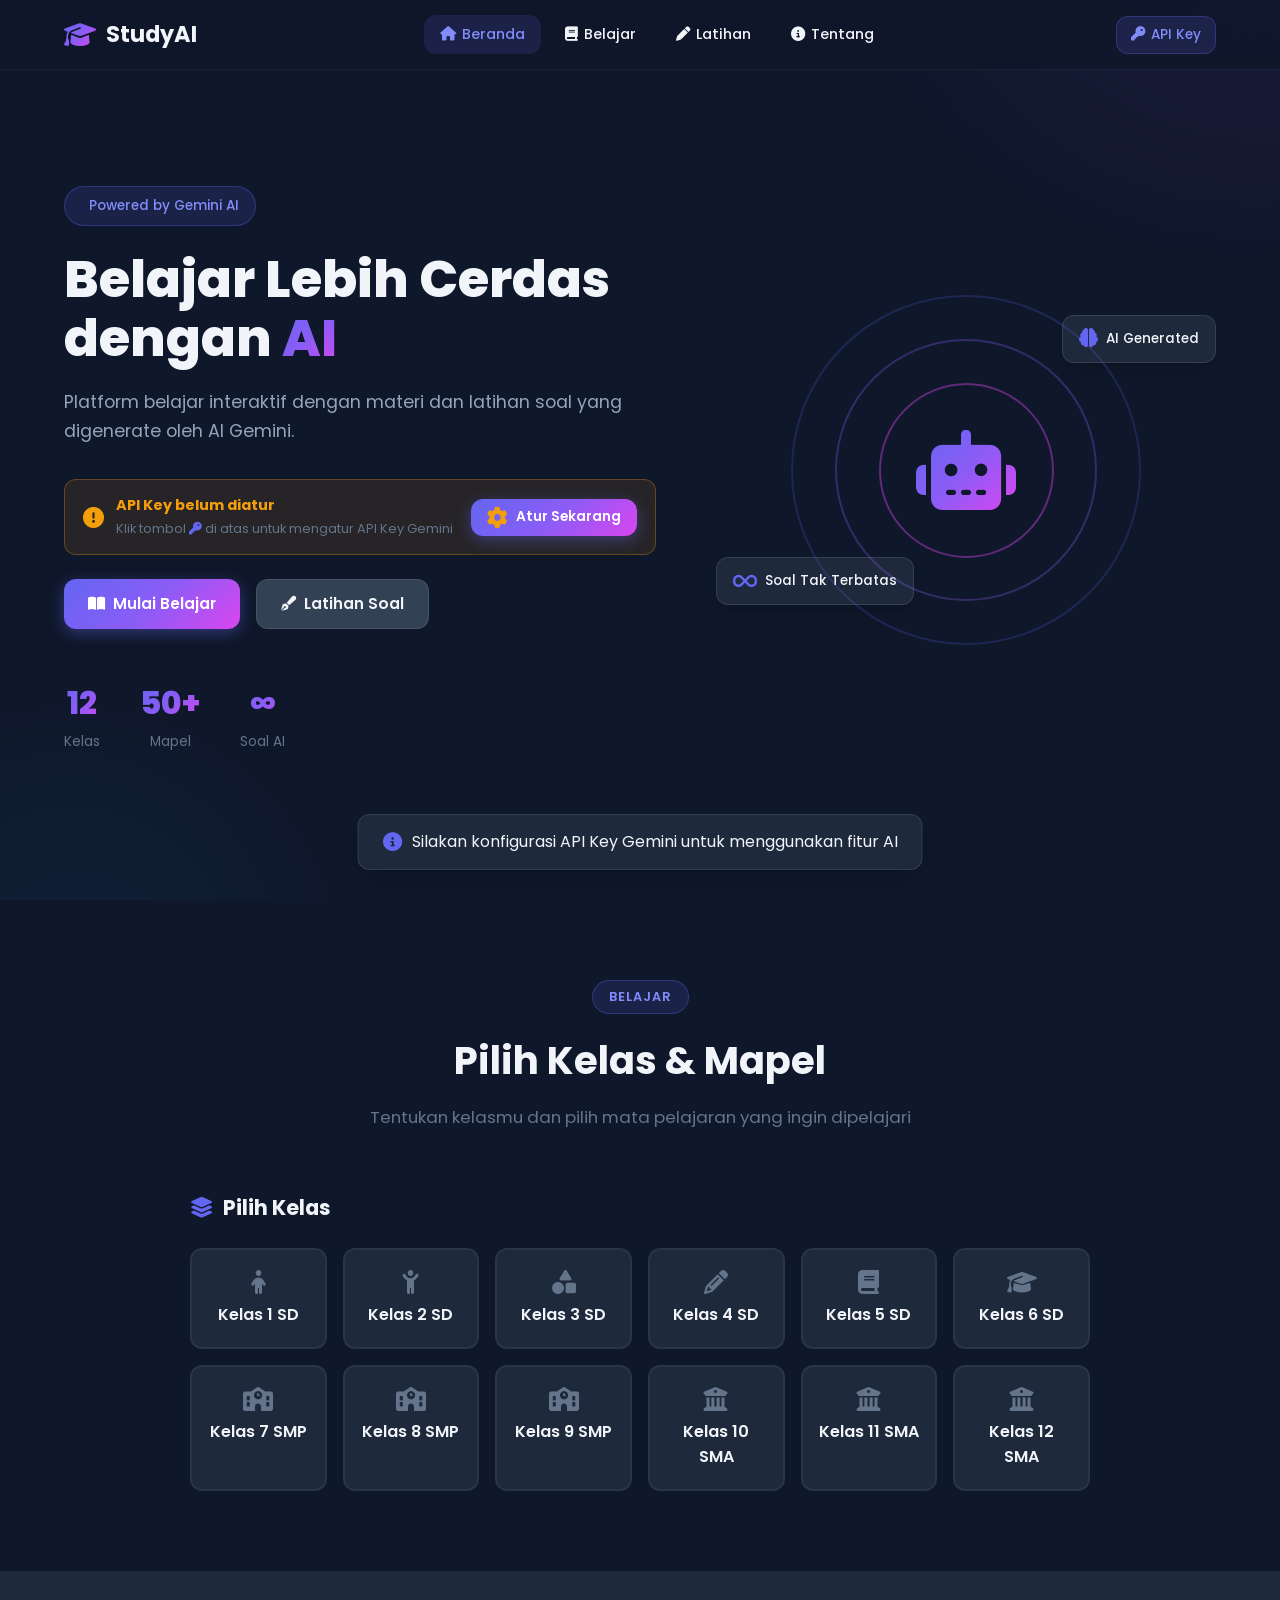
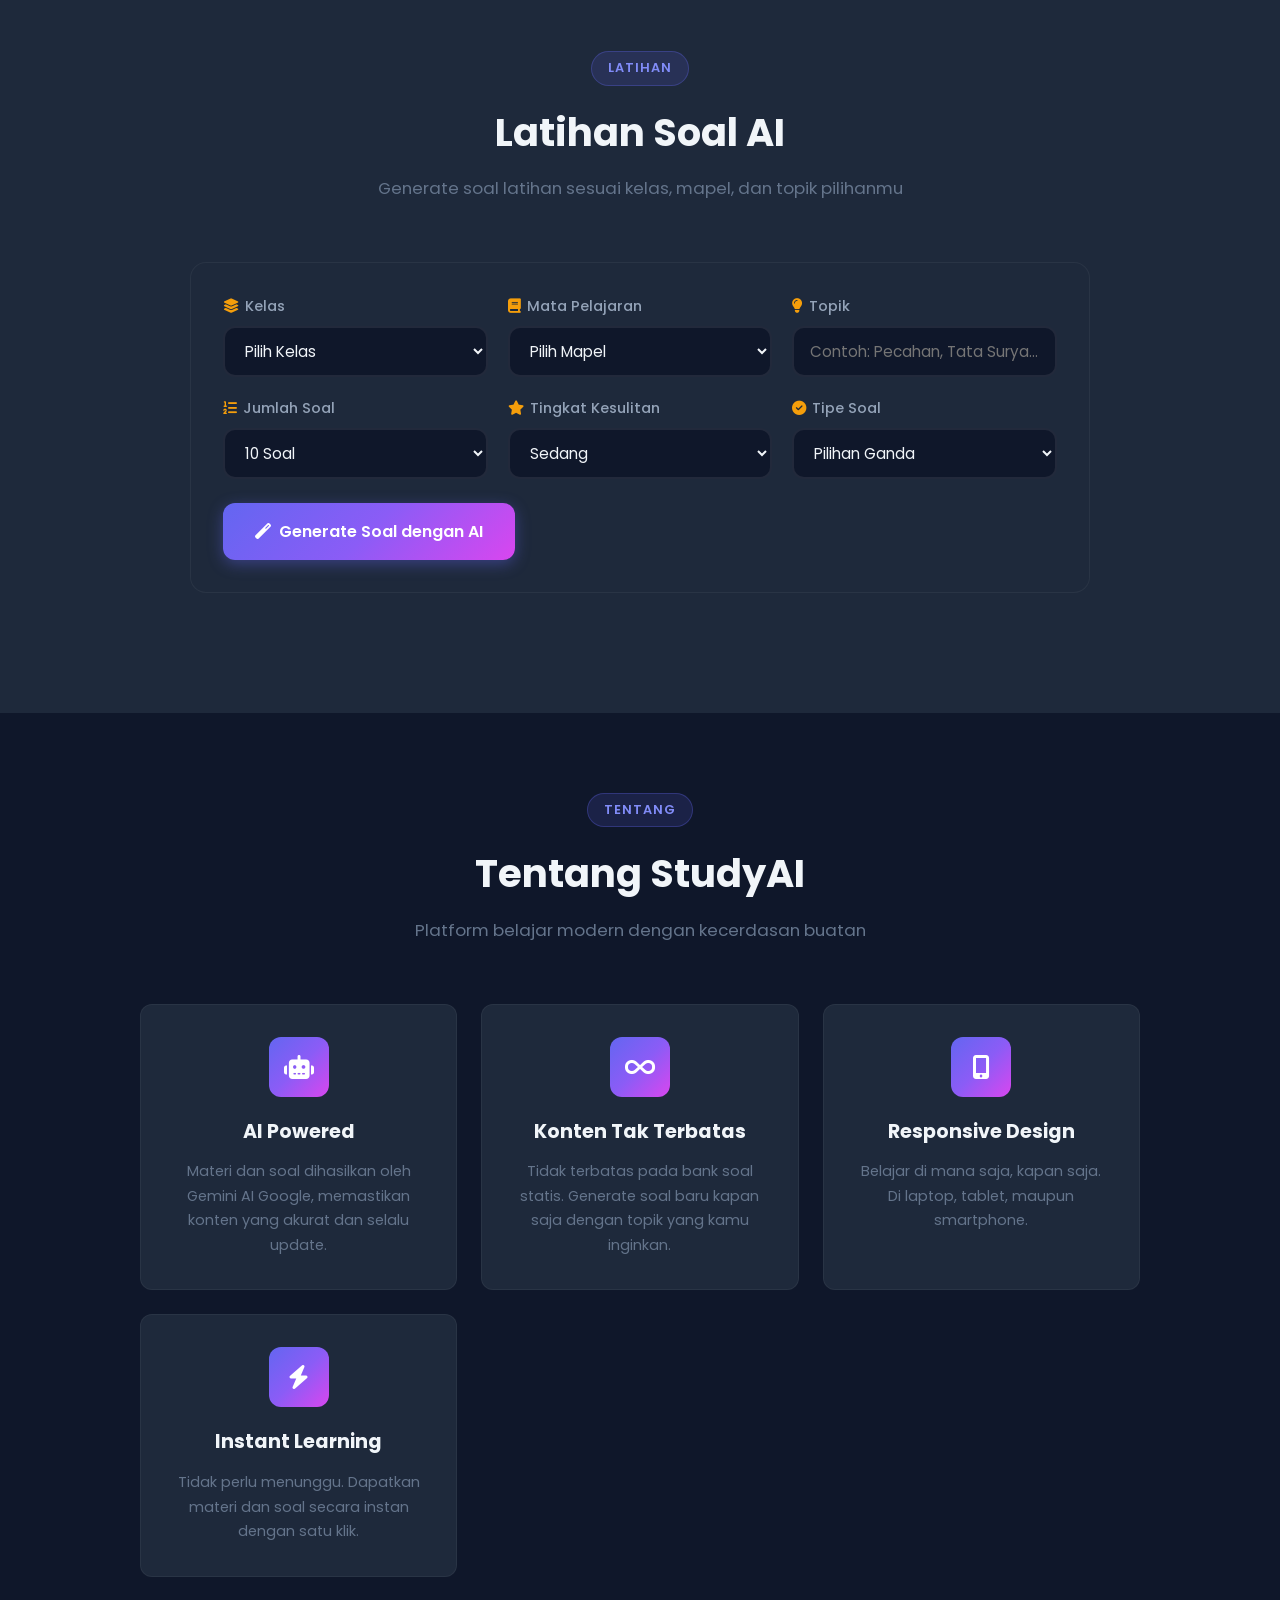
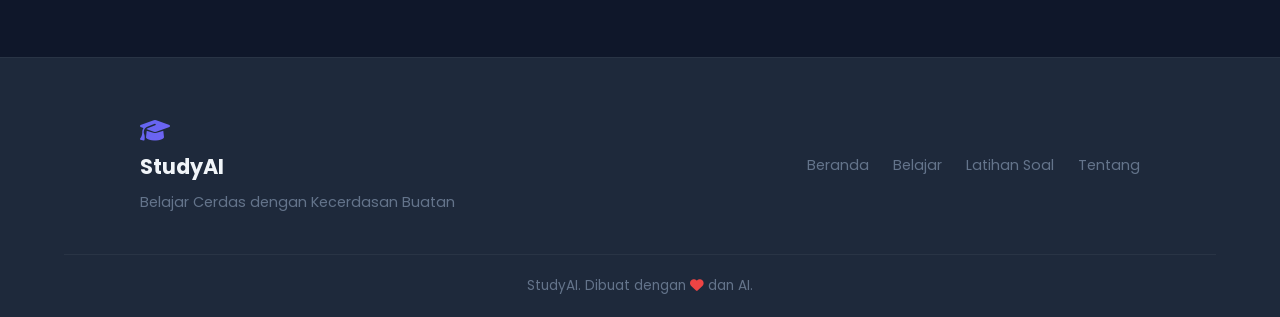
==== commit e625f550: "Add files via upload" ====
--- a/index.html
+++ b/index.html
@@ -2,7 +2,7 @@
 <html lang="id">
 <head>
     <meta charset="UTF-8">
-    <meta name="viewport" content="width=device-width, initial-scale=1.0">
+    <meta name="viewport" content="width=device-width, initial-scale=1.0, maximum-scale=1.0, user-scalable=no">
     <title>StudyAI - Platform Belajar Cerdas</title>
     <link href="https://fonts.googleapis.com/css2?family=Poppins:wght@300;400;500;600;700;800&display=swap" rel="stylesheet">
     <link rel="stylesheet" href="https://cdnjs.cloudflare.com/ajax/libs/font-awesome/6.5.1/css/all.min.css">
@@ -27,11 +27,17 @@
         <div class="nav-links" id="nav-links">
             <a href="#beranda" class="nav-link active"><i class="fas fa-home"></i> Beranda</a>
             <a href="#belajar" class="nav-link"><i class="fas fa-book"></i> Belajar</a>
-            <a href="#latihan" class="nav-link"><i class="fas fa-pen"></i> Latihan Soal</a>
+            <a href="#latihan" class="nav-link"><i class="fas fa-pen"></i> Latihan</a>
             <a href="#tentang" class="nav-link"><i class="fas fa-info-circle"></i> Tentang</a>
         </div>
-        <div class="nav-toggle" id="nav-toggle">
-            <i class="fas fa-bars"></i>
+        <div class="nav-actions">
+            <button class="btn-settings" onclick="showModal()" title="Pengaturan API Key">
+                <i class="fas fa-key"></i>
+                <span class="settings-label">API Key</span>
+            </button>
+            <div class="nav-toggle" id="nav-toggle">
+                <i class="fas fa-bars"></i>
+            </div>
         </div>
     </nav>
 
@@ -42,7 +48,20 @@
                 <i class="fas fa-sparkles"></i> Powered by Gemini AI
             </div>
             <h1>Belajar Lebih Cerdas dengan <span class="gradient-text">AI</span></h1>
-            <p>Platform belajar interaktif dengan materi dan latihan soal yang digenerate oleh AI Gemini. Pilih kelas dan mapel favoritmu, mulai belajar sekarang!</p>
+            <p>Platform belajar interaktif dengan materi dan latihan soal yang digenerate oleh AI Gemini.</p>
+
+            <!-- API Key Status Banner -->
+            <div class="api-status-banner" id="api-status-banner">
+                <i class="fas fa-exclamation-circle"></i>
+                <div class="api-status-text">
+                    <strong>API Key belum diatur</strong>
+                    <span>Klik tombol <i class="fas fa-key"></i> di atas untuk mengatur API Key Gemini</span>
+                </div>
+                <button class="btn btn-sm btn-primary" onclick="showModal()">
+                    <i class="fas fa-cog"></i> Atur Sekarang
+                </button>
+            </div>
+
             <div class="hero-buttons">
                 <a href="#belajar" class="btn btn-primary">
                     <i class="fas fa-book-open"></i> Mulai Belajar
@@ -94,9 +113,7 @@
 
         <div class="kelas-selector">
             <h3><i class="fas fa-layer-group"></i> Pilih Kelas</h3>
-            <div class="kelas-grid" id="kelas-grid">
-                <!-- Kelas buttons generated by JS -->
-            </div>
+            <div class="kelas-grid" id="kelas-grid"></div>
         </div>
 
         <div class="mapel-container" id="mapel-container" style="display: none;">
@@ -106,9 +123,7 @@
                     <i class="fas fa-arrow-left"></i> Kembali
                 </button>
             </div>
-            <div class="mapel-grid" id="mapel-grid">
-                <!-- Mapel cards generated by JS -->
-            </div>
+            <div class="mapel-grid" id="mapel-grid"></div>
         </div>
 
         <div class="materi-container" id="materi-container" style="display: none;">
@@ -216,9 +231,7 @@
                 <span class="progress-text" id="progress-text">0 / 0</span>
             </div>
 
-            <div class="soal-list" id="soal-list">
-                <!-- Soal generated by JS -->
-            </div>
+            <div class="soal-list" id="soal-list"></div>
 
             <div class="soal-actions">
                 <button class="btn btn-secondary" onclick="resetSoal()">
@@ -269,30 +282,22 @@
         </div>
         <div class="about-grid">
             <div class="about-card">
-                <div class="about-icon">
-                    <i class="fas fa-robot"></i>
-                </div>
+                <div class="about-icon"><i class="fas fa-robot"></i></div>
                 <h3>AI Powered</h3>
                 <p>Materi dan soal dihasilkan oleh Gemini AI Google, memastikan konten yang akurat dan selalu update.</p>
             </div>
             <div class="about-card">
-                <div class="about-icon">
-                    <i class="fas fa-infinity"></i>
-                </div>
+                <div class="about-icon"><i class="fas fa-infinity"></i></div>
                 <h3>Konten Tak Terbatas</h3>
                 <p>Tidak terbatas pada bank soal statis. Generate soal baru kapan saja dengan topik yang kamu inginkan.</p>
             </div>
             <div class="about-card">
-                <div class="about-icon">
-                    <i class="fas fa-mobile-alt"></i>
-                </div>
+                <div class="about-icon"><i class="fas fa-mobile-alt"></i></div>
                 <h3>Responsive Design</h3>
                 <p>Belajar di mana saja, kapan saja. Di laptop, tablet, maupun smartphone.</p>
             </div>
             <div class="about-card">
-                <div class="about-icon">
-                    <i class="fas fa-bolt"></i>
-                </div>
+                <div class="about-icon"><i class="fas fa-bolt"></i></div>
                 <h3>Instant Learning</h3>
                 <p>Tidak perlu menunggu. Dapatkan materi dan soal secara instan dengan satu klik.</p>
             </div>
@@ -340,22 +345,31 @@
                 <div class="form-group">
                     <label>Gemini API Key</label>
                     <div class="input-with-icon">
-                        <input type="password" id="api-key-input" placeholder="Masukkan API Key...">
+                        <input type="password" id="api-key-input" placeholder="Masukkan API Key (AIzaSy...)...">
                         <button class="btn-icon" onclick="toggleApiVisibility()">
                             <i class="fas fa-eye" id="api-eye-icon"></i>
                         </button>
                     </div>
+                    <small class="input-hint">Key dimulai dengan <code>AIzaSy...</code></small>
                 </div>
                 <div class="form-group">
                     <label class="checkbox-label">
                         <input type="checkbox" id="save-api-key" checked>
-                        <span>Simpan API Key di browser (local)</span>
+                        <span>Simpan API Key di browser (localStorage)</span>
                     </label>
+                </div>
+                <div class="api-status-check" id="api-status-check">
+                    <button class="btn btn-outline btn-sm" onclick="testApiKey()">
+                        <i class="fas fa-vial"></i> Test API Key
+                    </button>
+                    <span id="api-test-result"></span>
                 </div>
             </div>
             <div class="modal-footer">
                 <button class="btn btn-secondary" onclick="closeModal()">Batal</button>
-                <button class="btn btn-primary" onclick="saveApiKey()">Simpan & Lanjutkan</button>
+                <button class="btn btn-primary" onclick="saveApiKey()">
+                    <i class="fas fa-save"></i> Simpan & Lanjutkan
+                </button>
             </div>
         </div>
     </div>
--- a/style.css
+++ b/style.css
@@ -1615,3 +1615,321 @@
 ::-webkit-scrollbar-thumb:hover {
     background: var(--gray);
 }
+
+
+/* ===== NAVBAR UPDATE ===== */
+.nav-actions {
+    display: flex;
+    align-items: center;
+    gap: 12px;
+}
+
+.btn-settings {
+    display: flex;
+    align-items: center;
+    gap: 6px;
+    padding: 8px 14px;
+    background: rgba(99, 102, 241, 0.15);
+    border: 1px solid rgba(99, 102, 241, 0.3);
+    border-radius: var(--radius);
+    color: var(--primary-light);
+    font-family: 'Poppins', sans-serif;
+    font-size: 0.85rem;
+    font-weight: 500;
+    cursor: pointer;
+    transition: var(--transition);
+}
+
+.btn-settings:hover {
+    background: rgba(99, 102, 241, 0.25);
+    transform: translateY(-1px);
+}
+
+.btn-settings i {
+    font-size: 0.9rem;
+}
+
+.settings-label {
+    display: inline;
+}
+
+/* ===== API STATUS BANNER ===== */
+.api-status-banner {
+    display: flex;
+    align-items: center;
+    gap: 12px;
+    padding: 14px 18px;
+    background: rgba(245, 158, 11, 0.1);
+    border: 1px solid rgba(245, 158, 11, 0.3);
+    border-radius: var(--radius);
+    margin-bottom: 24px;
+    animation: fadeInUp 0.5s ease;
+}
+
+.api-status-banner i {
+    font-size: 1.3rem;
+    color: var(--accent);
+    flex-shrink: 0;
+}
+
+.api-status-text {
+    display: flex;
+    flex-direction: column;
+    flex: 1;
+    gap: 2px;
+}
+
+.api-status-text strong {
+    font-size: 0.9rem;
+    color: var(--accent);
+}
+
+.api-status-text span {
+    font-size: 0.8rem;
+    color: var(--gray);
+}
+
+.api-status-text span i {
+    font-size: 0.8rem;
+    color: var(--primary);
+}
+
+.api-status-banner.hidden {
+    display: none;
+}
+
+/* ===== HERO MOBILE FIX ===== */
+@media (max-width: 768px) {
+    .hero {
+        min-height: auto;
+        padding: 90px 5% 40px;
+        flex-direction: column;
+        text-align: center;
+        gap: 30px;
+    }
+
+    .hero-content {
+        max-width: 100%;
+        order: 1;
+    }
+
+    .hero h1 {
+        font-size: 1.9rem;
+    }
+
+    .hero p {
+        font-size: 0.95rem;
+    }
+
+    .hero-image {
+        order: 0;
+        max-width: 280px;
+    }
+
+    .hero-illustration {
+        width: 200px;
+        height: 200px;
+    }
+
+    .main-icon {
+        font-size: 3.5rem;
+    }
+
+    .floating-card {
+        padding: 8px 12px;
+        font-size: 0.75rem;
+    }
+
+    .card-1 {
+        top: 10px;
+        right: -10px;
+    }
+
+    .card-2 {
+        bottom: 20px;
+        left: -10px;
+    }
+
+    .hero-buttons {
+        justify-content: center;
+        flex-direction: column;
+        width: 100%;
+    }
+
+    .hero-buttons .btn {
+        width: 100%;
+        justify-content: center;
+    }
+
+    .hero-stats {
+        justify-content: center;
+        gap: 24px;
+    }
+
+    .stat-number {
+        font-size: 1.6rem;
+    }
+
+    .api-status-banner {
+        flex-direction: column;
+        text-align: center;
+        gap: 10px;
+    }
+
+    .api-status-banner .btn {
+        width: 100%;
+    }
+
+    .btn-settings {
+        padding: 8px;
+    }
+
+    .settings-label {
+        display: none;
+    }
+
+    .nav-brand span {
+        font-size: 1.1rem;
+    }
+}
+
+@media (max-width: 480px) {
+    .hero {
+        padding: 80px 4% 30px;
+    }
+
+    .hero h1 {
+        font-size: 1.6rem;
+    }
+
+    .hero-badge {
+        font-size: 0.75rem;
+        padding: 6px 12px;
+    }
+
+    .hero-illustration {
+        width: 160px;
+        height: 160px;
+    }
+
+    .main-icon {
+        font-size: 2.8rem;
+    }
+
+    .floating-card {
+        display: none;
+    }
+
+    .section {
+        padding: 50px 4%;
+    }
+
+    .section-header h2 {
+        font-size: 1.5rem;
+    }
+
+    .kelas-grid {
+        grid-template-columns: repeat(2, 1fr);
+        gap: 10px;
+    }
+
+    .kelas-btn {
+        padding: 14px 10px;
+        font-size: 0.85rem;
+    }
+
+    .kelas-btn i {
+        font-size: 1.2rem;
+    }
+
+    .mapel-grid {
+        grid-template-columns: 1fr;
+    }
+
+    .latihan-form {
+        padding: 20px;
+    }
+
+    .form-grid {
+        grid-template-columns: 1fr;
+        gap: 14px;
+    }
+
+    .soal-item {
+        padding: 16px;
+    }
+
+    .pilihan-item {
+        padding: 10px 12px;
+    }
+
+    .hasil-card {
+        padding: 24px;
+    }
+
+    .hasil-score {
+        font-size: 2.2rem;
+    }
+
+    .modal-content {
+        width: 95%;
+        margin: 10px;
+    }
+
+    .modal-header,
+    .modal-body,
+    .modal-footer {
+        padding: 16px;
+    }
+}
+
+/* ===== INPUT HINT ===== */
+.input-hint {
+    display: block;
+    margin-top: 6px;
+    font-size: 0.8rem;
+    color: var(--gray);
+}
+
+.input-hint code {
+    background: rgba(99, 102, 241, 0.15);
+    padding: 2px 6px;
+    border-radius: 4px;
+    font-size: 0.75rem;
+}
+
+/* ===== API STATUS CHECK ===== */
+.api-status-check {
+    display: flex;
+    align-items: center;
+    gap: 12px;
+    margin-top: 16px;
+    padding-top: 16px;
+    border-top: 1px solid rgba(255, 255, 255, 0.05);
+}
+
+#api-test-result {
+    font-size: 0.85rem;
+}
+
+#api-test-result.success {
+    color: var(--success);
+}
+
+#api-test-result.error {
+    color: var(--danger);
+}
+
+/* ===== TOAST POSITION MOBILE ===== */
+@media (max-width: 480px) {
+    .toast {
+        left: 16px;
+        right: 16px;
+        transform: translateY(100px);
+        width: auto;
+    }
+
+    .toast.show {
+        transform: translateY(0);
+    }
+}
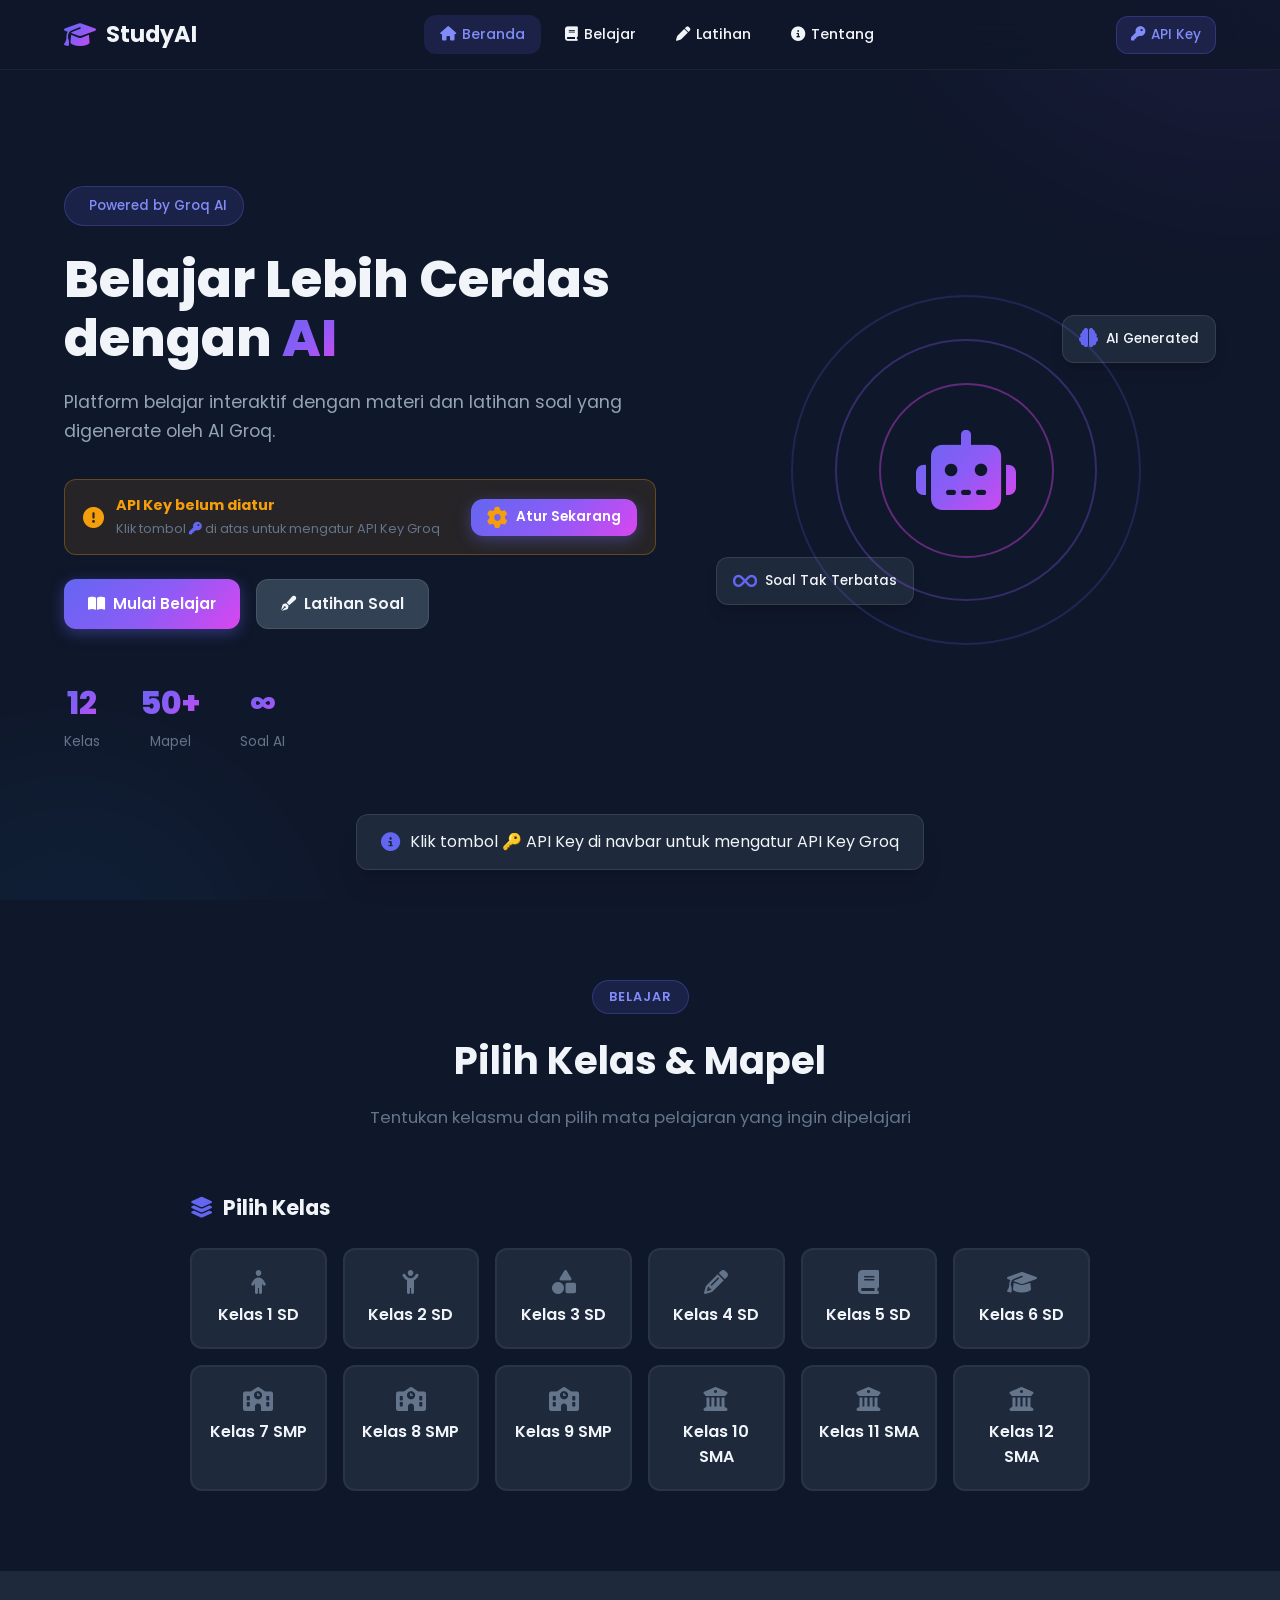
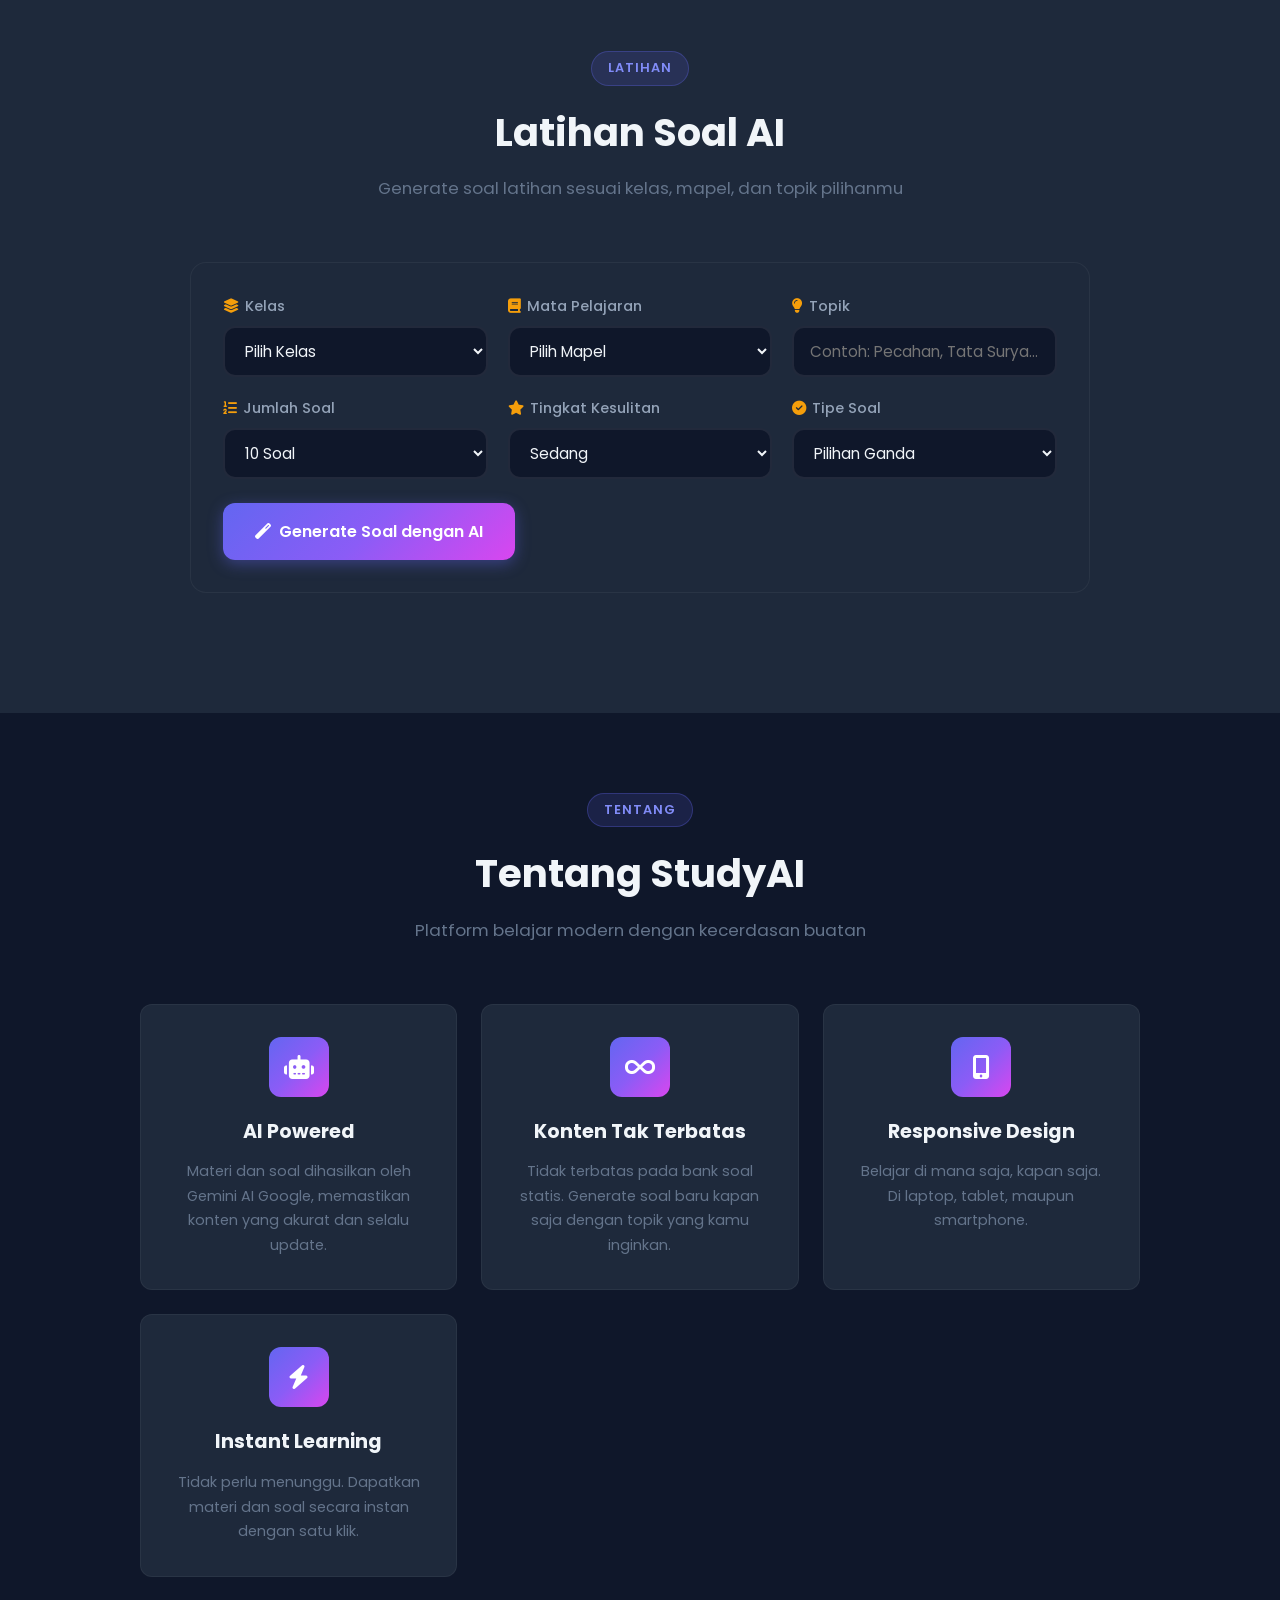
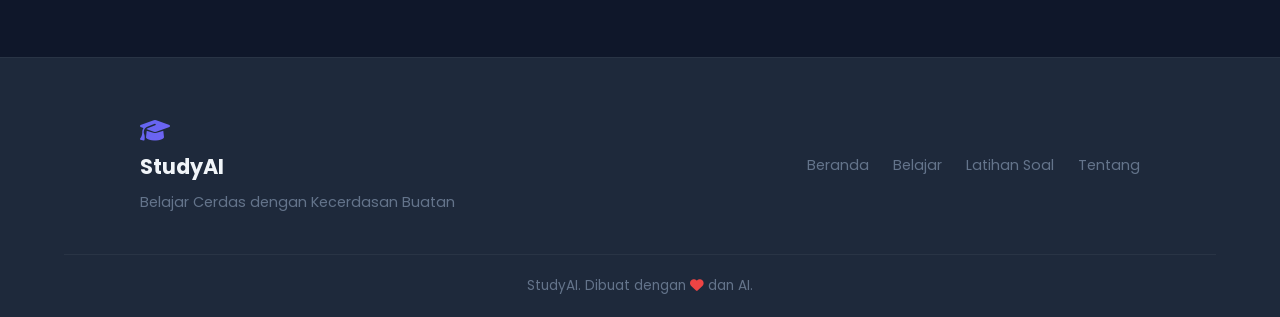
==== commit be9cb0de: "Add files via upload" ====
--- a/index.html
+++ b/index.html
@@ -45,17 +45,17 @@
     <section id="beranda" class="hero">
         <div class="hero-content">
             <div class="hero-badge">
-                <i class="fas fa-sparkles"></i> Powered by Gemini AI
+                <i class="fas fa-sparkles"></i> Powered by Groq AI
             </div>
             <h1>Belajar Lebih Cerdas dengan <span class="gradient-text">AI</span></h1>
-            <p>Platform belajar interaktif dengan materi dan latihan soal yang digenerate oleh AI Gemini.</p>
+            <p>Platform belajar interaktif dengan materi dan latihan soal yang digenerate oleh AI Groq.</p>
 
             <!-- API Key Status Banner -->
             <div class="api-status-banner" id="api-status-banner">
                 <i class="fas fa-exclamation-circle"></i>
                 <div class="api-status-text">
                     <strong>API Key belum diatur</strong>
-                    <span>Klik tombol <i class="fas fa-key"></i> di atas untuk mengatur API Key Gemini</span>
+                    <span>Klik tombol <i class="fas fa-key"></i> di atas untuk mengatur API Key Groq</span>
                 </div>
                 <button class="btn btn-sm btn-primary" onclick="showModal()">
                     <i class="fas fa-cog"></i> Atur Sekarang
@@ -340,17 +340,17 @@
             <div class="modal-body">
                 <div class="alert alert-info">
                     <i class="fas fa-info-circle"></i>
-                    <p>Masukkan API Key Gemini kamu untuk menggunakan fitur AI. Dapatkan gratis di <a href="https://aistudio.google.com/app/apikey" target="_blank">Google AI Studio</a>.</p>
-                </div>
-                <div class="form-group">
-                    <label>Gemini API Key</label>
+                    <p>Masukkan API Key Groq kamu untuk menggunakan fitur AI. Dapatkan gratis di <a href="https://console.groq.com/keys" target="_blank">Groq Console</a>.</p>
+                </div>
+                <div class="form-group">
+                    <label>Groq API Key</label>
                     <div class="input-with-icon">
                         <input type="password" id="api-key-input" placeholder="Masukkan API Key (AIzaSy...)...">
                         <button class="btn-icon" onclick="toggleApiVisibility()">
                             <i class="fas fa-eye" id="api-eye-icon"></i>
                         </button>
                     </div>
-                    <small class="input-hint">Key dimulai dengan <code>AIzaSy...</code></small>
+                    <small class="input-hint">Key dimulai dengan <code>gsk_...</code></small>
                 </div>
                 <div class="form-group">
                     <label class="checkbox-label">
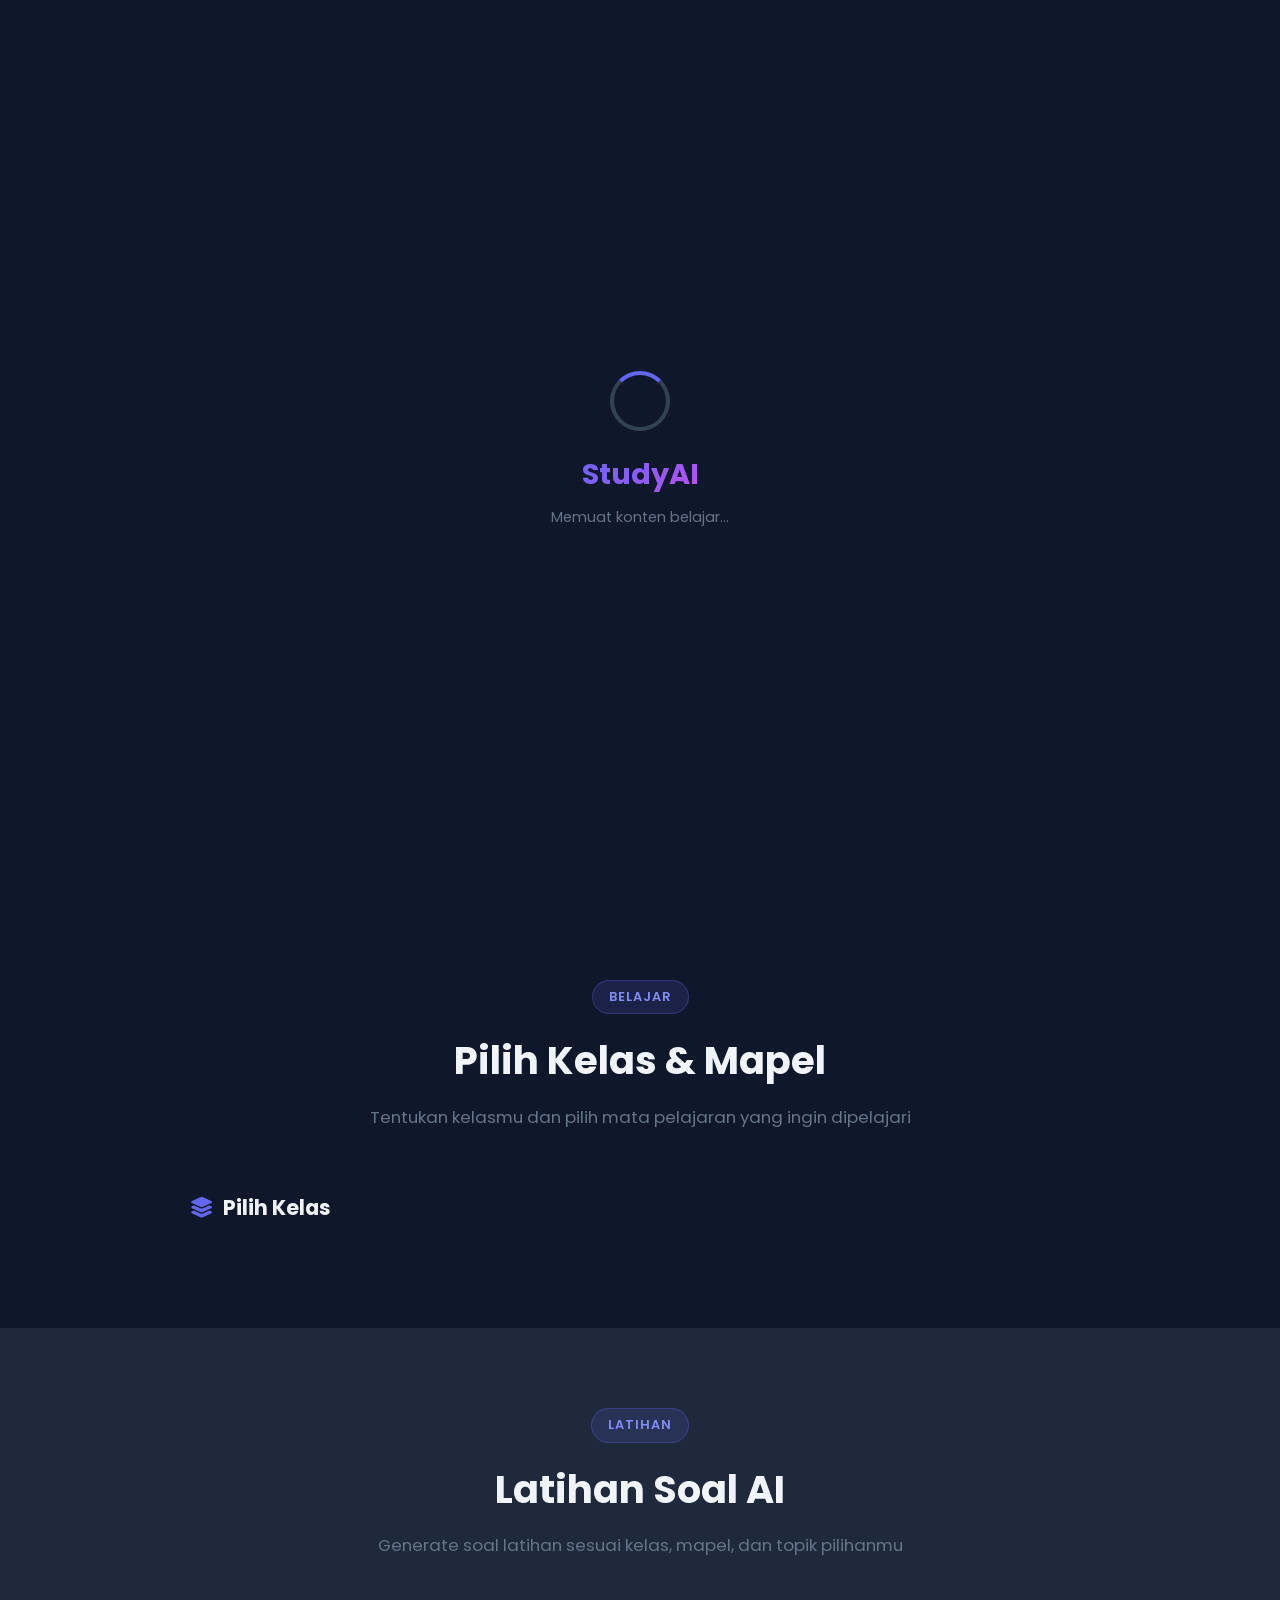
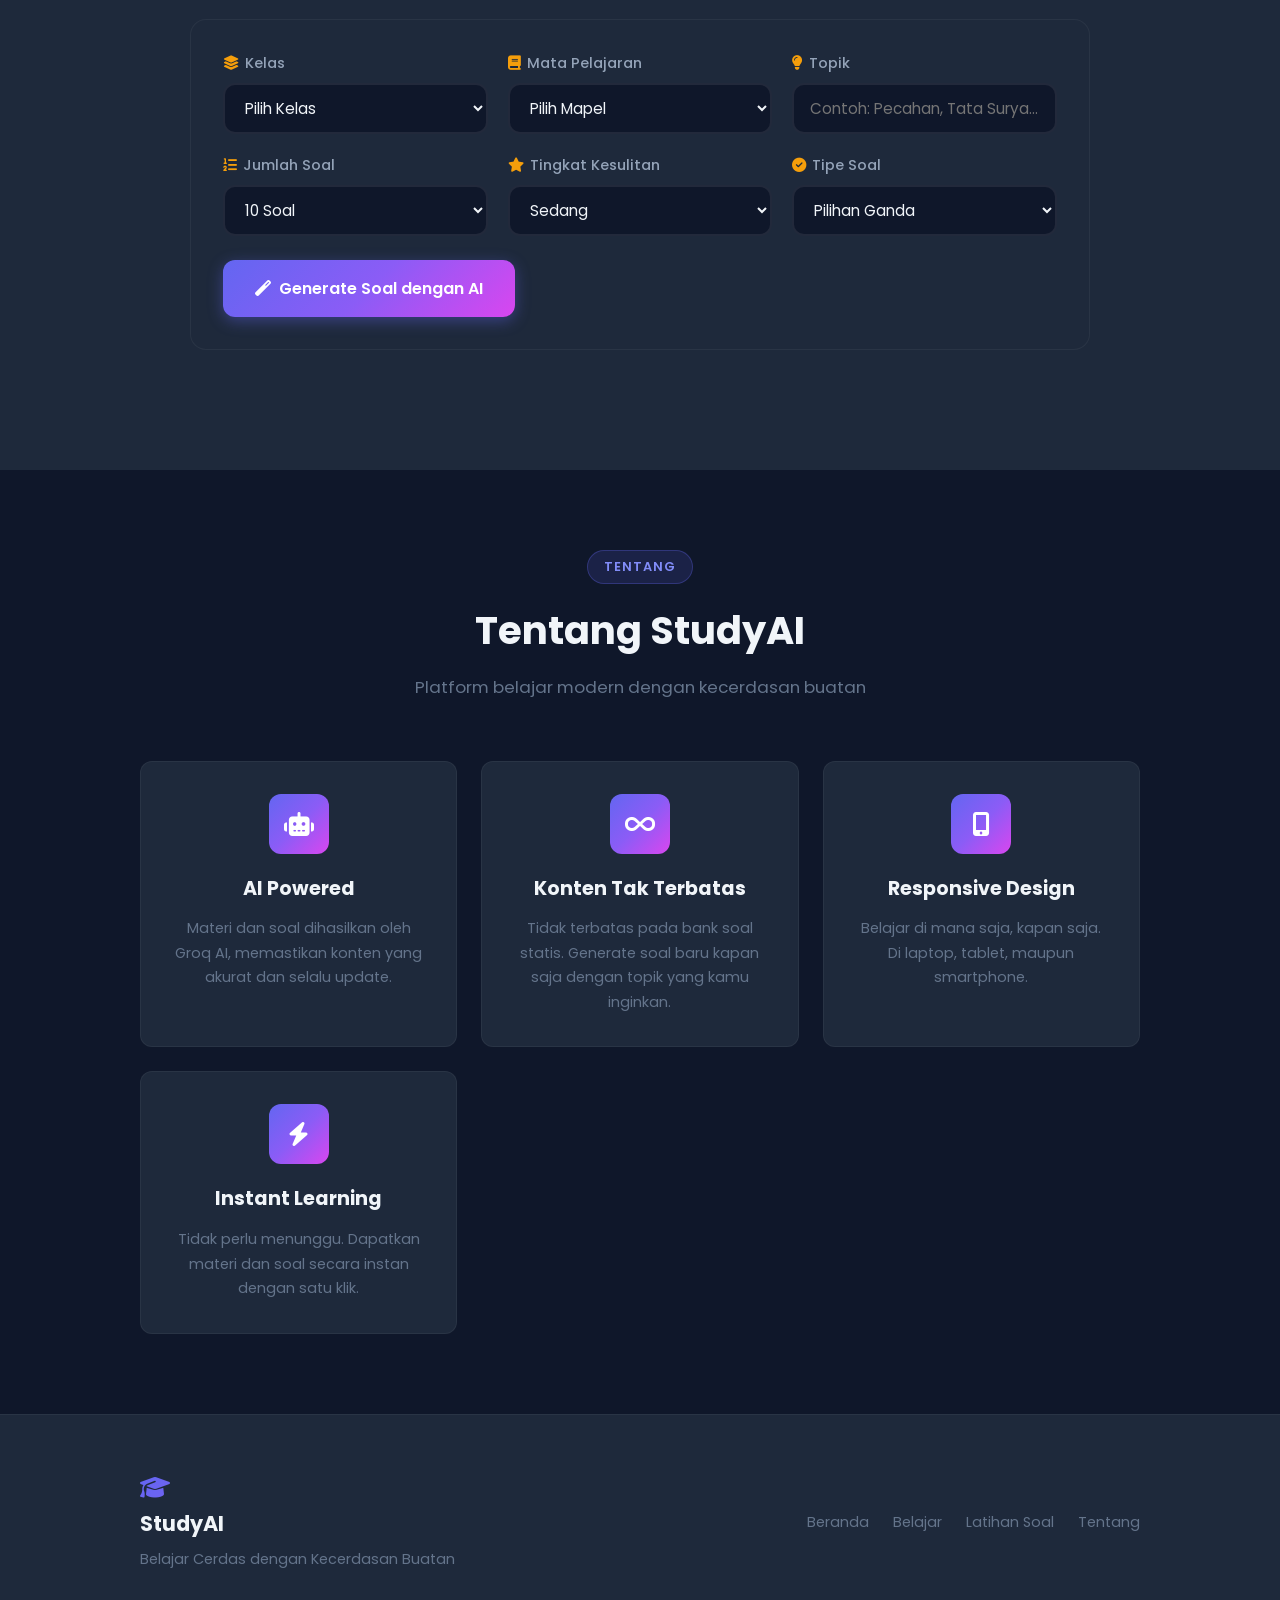
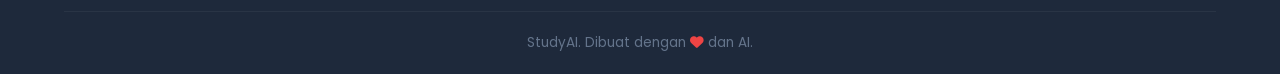
==== commit e118d7bc: "Add files via upload" ====
--- a/index.html
+++ b/index.html
@@ -103,7 +103,7 @@
         </div>
     </section>
 
-    <!-- Belajar Section -->
+    <!-- Belajar Section (Standalone Page) -->
     <section id="belajar" class="section">
         <div class="section-header">
             <span class="section-badge">Belajar</span>
@@ -151,13 +151,13 @@
                 <div class="empty-state">
                     <i class="fas fa-book-reader"></i>
                     <h4>Siap Belajar?</h4>
-                    <p>Masukkan topik yang ingin kamu pelajari, lalu klik "Generate Materi dengan AI" untuk mendapatkan penjelasan dari Gemini AI.</p>
+                    <p>Masukkan topik yang ingin kamu pelajari, lalu klik "Generate Materi dengan AI" untuk mendapatkan penjelasan dari AI.</p>
                 </div>
             </div>
         </div>
     </section>
 
-    <!-- Latihan Soal Section -->
+    <!-- Latihan Soal Section (Standalone Page with Single Question Navigation) -->
     <section id="latihan" class="section section-alt">
         <div class="section-header">
             <span class="section-badge">Latihan</span>
@@ -165,7 +165,8 @@
             <p>Generate soal latihan sesuai kelas, mapel, dan topik pilihanmu</p>
         </div>
 
-        <div class="latihan-form">
+        <!-- Form Pengaturan Soal -->
+        <div class="latihan-form" id="latihan-form">
             <div class="form-grid">
                 <div class="form-group">
                     <label><i class="fas fa-layer-group"></i> Kelas</label>
@@ -214,9 +215,11 @@
             </button>
         </div>
 
-        <div class="soal-container" id="soal-container" style="display: none;">
-            <div class="soal-header">
-                <div class="soal-info">
+        <!-- Soal Container (Single Question Per Page) -->
+        <div class="soal-page-container" id="soal-page-container" style="display: none;">
+            <!-- Progress Header -->
+            <div class="soal-progress-header">
+                <div class="soal-progress-info">
                     <span class="badge" id="soal-kelas-badge"></span>
                     <span class="badge" id="soal-mapel-badge"></span>
                     <span class="badge" id="soal-kesulitan-badge"></span>
@@ -226,23 +229,54 @@
                 </div>
             </div>
 
-            <div class="progress-bar">
-                <div class="progress-fill" id="progress-fill"></div>
-                <span class="progress-text" id="progress-text">0 / 0</span>
-            </div>
-
-            <div class="soal-list" id="soal-list"></div>
-
-            <div class="soal-actions">
-                <button class="btn btn-secondary" onclick="resetSoal()">
-                    <i class="fas fa-redo"></i> Generate Baru
-                </button>
-                <button class="btn btn-primary" onclick="cekJawaban()">
-                    <i class="fas fa-check-double"></i> Periksa Jawaban
-                </button>
-            </div>
-        </div>
-
+            <!-- Progress Bar -->
+            <div class="progress-bar-container">
+                <div class="progress-bar-track">
+                    <div class="progress-bar-fill" id="progress-bar-fill"></div>
+                </div>
+                <div class="progress-bar-info">
+                    <span id="soal-current-num">1</span> / <span id="soal-total-num">10</span>
+                </div>
+            </div>
+
+            <!-- Question Navigator Dots -->
+            <div class="question-navigator" id="question-navigator"></div>
+
+            <!-- Single Question Card -->
+            <div class="question-card" id="question-card">
+                <div class="question-card-header">
+                    <div class="question-number-badge" id="question-number-badge">1</div>
+                    <div class="question-type-badge" id="question-type-badge">Pilihan Ganda</div>
+                </div>
+                <div class="question-text" id="question-text"></div>
+                <div class="question-options" id="question-options"></div>
+                <div class="question-essay" id="question-essay" style="display: none;">
+                    <textarea id="essay-textarea" placeholder="Tulis jawabanmu di sini..."></textarea>
+                </div>
+            </div>
+
+            <!-- Navigation Buttons -->
+            <div class="question-nav-buttons">
+                <button class="btn btn-secondary" id="btn-prev" onclick="prevQuestion()" disabled>
+                    <i class="fas fa-chevron-left"></i> Sebelumnya
+                </button>
+                <button class="btn btn-outline" id="btn-flag" onclick="toggleFlag()">
+                    <i class="fas fa-flag" id="flag-icon"></i> Tandai
+                </button>
+                <button class="btn btn-primary" id="btn-next" onclick="nextQuestion()">
+                    Selanjutnya <i class="fas fa-chevron-right"></i>
+                </button>
+            </div>
+
+            <!-- Finish Button (visible on last question) -->
+            <div class="finish-section" id="finish-section" style="display: none;">
+                <button class="btn btn-success btn-large" onclick="cekJawaban()">
+                    <i class="fas fa-check-double"></i> Selesai & Periksa Jawaban
+                </button>
+            </div>
+        </div>
+
+        <!-- Hasil Container -->
         <div class="hasil-container" id="hasil-container" style="display: none;">
             <div class="hasil-card">
                 <div class="hasil-icon">
@@ -266,10 +300,26 @@
                         <span class="hasil-stat-label">Waktu</span>
                     </div>
                 </div>
-                <button class="btn btn-primary" onclick="resetSoal()">
-                    <i class="fas fa-redo"></i> Coba Lagi
-                </button>
-            </div>
+                <div class="hasil-actions">
+                    <button class="btn btn-secondary" onclick="resetSoal()">
+                        <i class="fas fa-redo"></i> Coba Lagi
+                    </button>
+                    <button class="btn btn-primary" onclick="reviewAnswers()">
+                        <i class="fas fa-eye"></i> Review Jawaban
+                    </button>
+                </div>
+            </div>
+        </div>
+
+        <!-- Review Container -->
+        <div class="review-container" id="review-container" style="display: none;">
+            <div class="review-header">
+                <h3><i class="fas fa-clipboard-check"></i> Review Jawaban</h3>
+                <button class="btn btn-outline btn-sm" onclick="closeReview()">
+                    <i class="fas fa-times"></i> Tutup
+                </button>
+            </div>
+            <div class="review-list" id="review-list"></div>
         </div>
     </section>
 
@@ -284,7 +334,7 @@
             <div class="about-card">
                 <div class="about-icon"><i class="fas fa-robot"></i></div>
                 <h3>AI Powered</h3>
-                <p>Materi dan soal dihasilkan oleh Gemini AI Google, memastikan konten yang akurat dan selalu update.</p>
+                <p>Materi dan soal dihasilkan oleh Groq AI, memastikan konten yang akurat dan selalu update.</p>
             </div>
             <div class="about-card">
                 <div class="about-icon"><i class="fas fa-infinity"></i></div>
@@ -345,18 +395,18 @@
                 <div class="form-group">
                     <label>Groq API Key</label>
                     <div class="input-with-icon">
-                        <input type="password" id="api-key-input" placeholder="Masukkan API Key (AIzaSy...)...">
+                        <input type="password" id="api-key-input" placeholder="Masukkan API Key (gsk_...)...">
                         <button class="btn-icon" onclick="toggleApiVisibility()">
                             <i class="fas fa-eye" id="api-eye-icon"></i>
                         </button>
                     </div>
-                    <small class="input-hint">Key dimulai dengan <code>gsk_...</code></small>
-                </div>
-                <div class="form-group">
-                    <label class="checkbox-label">
-                        <input type="checkbox" id="save-api-key" checked>
-                        <span>Simpan API Key di browser (localStorage)</span>
-                    </label>
+                    <small class="input-hint">Key dimulai dengan <code>gsk_...</code> (contoh: gsk_abc123...)</small>
+                </div>
+                <div class="form-group">
+                    <p style="color: var(--gray); font-size: 0.85rem; margin-top: 8px;">
+                        <i class="fas fa-info-circle" style="color: var(--primary);"></i>
+                        API Key sudah tertanam di kode. Kamu bisa menggantinya di sini jika perlu.
+                    </p>
                 </div>
                 <div class="api-status-check" id="api-status-check">
                     <button class="btn btn-outline btn-sm" onclick="testApiKey()">
--- a/style.css
+++ b/style.css
@@ -19,6 +19,7 @@
     --gradient-1: linear-gradient(135deg, #6366f1 0%, #8b5cf6 50%, #d946ef 100%);
     --gradient-2: linear-gradient(135deg, #06b6d4 0%, #3b82f6 100%);
     --gradient-3: linear-gradient(135deg, #f59e0b 0%, #ef4444 100%);
+    --gradient-success: linear-gradient(135deg, #10b981 0%, #06b6d4 100%);
     --shadow-sm: 0 1px 2px 0 rgb(0 0 0 / 0.05);
     --shadow: 0 4px 6px -1px rgb(0 0 0 / 0.1), 0 2px 4px -2px rgb(0 0 0 / 0.1);
     --shadow-lg: 0 10px 15px -3px rgb(0 0 0 / 0.1), 0 4px 6px -4px rgb(0 0 0 / 0.1);
@@ -440,6 +441,17 @@
     background: rgba(99, 102, 241, 0.1);
 }
 
+.btn-success {
+    background: var(--gradient-success);
+    color: var(--white);
+    box-shadow: 0 4px 15px rgba(16, 185, 129, 0.4);
+}
+
+.btn-success:hover {
+    transform: translateY(-2px);
+    box-shadow: 0 8px 25px rgba(16, 185, 129, 0.5);
+}
+
 .btn-sm {
     padding: 8px 16px;
     font-size: 0.85rem;
@@ -451,7 +463,7 @@
 }
 
 .btn:disabled {
-    opacity: 0.6;
+    opacity: 0.5;
     cursor: not-allowed;
     transform: none !important;
 }
@@ -829,7 +841,7 @@
     color: var(--gray);
 }
 
-/* ===== LATIHAN SOAL ===== */
+/* ===== LATIHAN SOAL FORM ===== */
 .latihan-form {
     max-width: 900px;
     margin: 0 auto 40px;
@@ -889,14 +901,14 @@
     color: var(--light);
 }
 
-/* ===== SOAL CONTAINER ===== */
-.soal-container {
+/* ===== SINGLE QUESTION PAGE CONTAINER ===== */
+.soal-page-container {
     max-width: 800px;
     margin: 0 auto;
     animation: fadeInUp 0.5s ease;
 }
 
-.soal-header {
+.soal-progress-header {
     display: flex;
     justify-content: space-between;
     align-items: center;
@@ -905,7 +917,7 @@
     gap: 12px;
 }
 
-.soal-info {
+.soal-progress-info {
     display: flex;
     gap: 8px;
     flex-wrap: wrap;
@@ -936,17 +948,21 @@
     color: var(--accent);
 }
 
-.progress-bar {
+/* Progress Bar */
+.progress-bar-container {
+    margin-bottom: 30px;
+}
+
+.progress-bar-track {
     width: 100%;
-    height: 8px;
+    height: 10px;
     background: var(--dark-lighter);
     border-radius: 50px;
-    margin-bottom: 30px;
-    position: relative;
     overflow: hidden;
-}
-
-.progress-fill {
+    margin-bottom: 8px;
+}
+
+.progress-bar-fill {
     height: 100%;
     background: var(--gradient-1);
     border-radius: 50px;
@@ -954,100 +970,207 @@
     width: 0%;
 }
 
-.progress-text {
-    position: absolute;
-    top: 50%;
-    left: 50%;
-    transform: translate(-50%, -50%);
-    font-size: 0.7rem;
+.progress-bar-info {
+    text-align: center;
+    font-size: 0.85rem;
     font-weight: 600;
     color: var(--gray);
 }
 
-/* Soal Item */
-.soal-item {
+/* Question Navigator Dots */
+.question-navigator {
+    display: flex;
+    justify-content: center;
+    gap: 8px;
+    margin-bottom: 24px;
+    flex-wrap: wrap;
+}
+
+.question-dot {
+    width: 36px;
+    height: 36px;
+    border-radius: 50%;
+    display: flex;
+    align-items: center;
+    justify-content: center;
+    font-size: 0.8rem;
+    font-weight: 700;
+    cursor: pointer;
+    transition: var(--transition);
+    border: 2px solid rgba(255, 255, 255, 0.1);
+    background: var(--dark-lighter);
+    color: var(--gray);
+}
+
+.question-dot:hover {
+    border-color: var(--primary);
+    color: var(--primary-light);
+}
+
+.question-dot.active {
+    background: var(--gradient-1);
+    border-color: transparent;
+    color: var(--white);
+    box-shadow: 0 4px 15px rgba(99, 102, 241, 0.4);
+}
+
+.question-dot.answered {
+    background: var(--success);
+    border-color: var(--success);
+    color: var(--white);
+}
+
+.question-dot.flagged {
+    border-color: var(--warning);
+    color: var(--warning);
+}
+
+.question-dot.active.flagged {
+    background: var(--gradient-3);
+    border-color: transparent;
+}
+
+.question-dot.correct {
+    background: var(--success);
+    border-color: var(--success);
+    color: var(--white);
+}
+
+.question-dot.wrong {
+    background: var(--danger);
+    border-color: var(--danger);
+    color: var(--white);
+}
+
+/* Question Card */
+.question-card {
     background: var(--dark-light);
     border: 1px solid rgba(255, 255, 255, 0.05);
-    border-radius: var(--radius);
-    padding: 24px;
+    border-radius: var(--radius-lg);
+    padding: 32px;
+    margin-bottom: 24px;
+    transition: var(--transition);
+    animation: fadeInUp 0.4s ease;
+}
+
+.question-card-header {
+    display: flex;
+    align-items: center;
+    gap: 12px;
     margin-bottom: 20px;
-    transition: var(--transition);
-}
-
-.soal-item:hover {
-    border-color: rgba(99, 102, 241, 0.2);
-}
-
-.soal-number {
-    display: inline-flex;
-    align-items: center;
-    justify-content: center;
-    width: 32px;
-    height: 32px;
+}
+
+.question-number-badge {
+    width: 40px;
+    height: 40px;
     background: var(--gradient-1);
     border-radius: 50%;
-    font-size: 0.85rem;
+    display: flex;
+    align-items: center;
+    justify-content: center;
+    font-size: 1rem;
     font-weight: 700;
-    margin-bottom: 12px;
-}
-
-.soal-pertanyaan {
-    font-size: 1.05rem;
+    color: var(--white);
+}
+
+.question-type-badge {
+    padding: 4px 12px;
+    background: rgba(99, 102, 241, 0.15);
+    border: 1px solid rgba(99, 102, 241, 0.3);
+    border-radius: 50px;
+    font-size: 0.75rem;
+    font-weight: 600;
+    color: var(--primary-light);
+}
+
+.question-text {
+    font-size: 1.15rem;
     font-weight: 500;
-    margin-bottom: 16px;
-    line-height: 1.6;
-}
-
-.soal-pilihan {
+    margin-bottom: 24px;
+    line-height: 1.7;
+    color: var(--light);
+}
+
+/* Options */
+.question-options {
     display: flex;
     flex-direction: column;
-    gap: 10px;
-}
-
-.pilihan-item {
-    display: flex;
-    align-items: center;
     gap: 12px;
-    padding: 12px 16px;
+}
+
+.option-item {
+    display: flex;
+    align-items: center;
+    gap: 14px;
+    padding: 16px 20px;
     background: var(--dark);
     border: 2px solid rgba(255, 255, 255, 0.05);
-    border-radius: var(--radius-sm);
+    border-radius: var(--radius);
     cursor: pointer;
     transition: var(--transition);
 }
 
-.pilihan-item:hover {
+.option-item:hover {
     border-color: rgba(99, 102, 241, 0.3);
     background: rgba(99, 102, 241, 0.05);
 }
 
-.pilihan-item input[type="radio"] {
-    width: 20px;
-    height: 20px;
-    accent-color: var(--primary);
-    cursor: pointer;
-}
-
-.pilihan-item label {
-    flex: 1;
-    cursor: pointer;
-    font-size: 0.95rem;
-}
-
-.pilihan-item.benar {
+.option-item.selected {
+    border-color: var(--primary);
+    background: rgba(99, 102, 241, 0.1);
+}
+
+.option-item.correct {
     border-color: var(--success);
     background: rgba(16, 185, 129, 0.1);
 }
 
-.pilihan-item.salah {
+.option-item.wrong {
     border-color: var(--danger);
     background: rgba(239, 68, 68, 0.1);
 }
 
-.soal-essay textarea {
+.option-letter {
+    width: 36px;
+    height: 36px;
+    min-width: 36px;
+    border-radius: 50%;
+    background: var(--dark-lighter);
+    display: flex;
+    align-items: center;
+    justify-content: center;
+    font-weight: 700;
+    font-size: 0.9rem;
+    color: var(--gray-light);
+    transition: var(--transition);
+}
+
+.option-item.selected .option-letter {
+    background: var(--primary);
+    color: var(--white);
+}
+
+.option-item.correct .option-letter {
+    background: var(--success);
+    color: var(--white);
+}
+
+.option-item.wrong .option-letter {
+    background: var(--danger);
+    color: var(--white);
+}
+
+.option-text {
+    flex: 1;
+    font-size: 0.95rem;
+    line-height: 1.5;
+}
+
+/* Essay */
+.question-essay textarea {
     width: 100%;
-    min-height: 120px;
-    padding: 14px;
+    min-height: 150px;
+    padding: 16px;
     background: var(--dark);
     border: 2px solid rgba(255, 255, 255, 0.08);
     border-radius: var(--radius);
@@ -1058,39 +1181,52 @@
     transition: var(--transition);
 }
 
-.soal-essay textarea:focus {
+.question-essay textarea:focus {
     outline: none;
     border-color: var(--primary);
-}
-
-.jawaban-benar-box {
-    margin-top: 16px;
-    padding: 16px;
-    background: rgba(16, 185, 129, 0.1);
-    border: 1px solid var(--success);
-    border-radius: var(--radius-sm);
-}
-
-.jawaban-benar-box h5 {
+    box-shadow: 0 0 0 3px rgba(99, 102, 241, 0.15);
+}
+
+/* Navigation Buttons */
+.question-nav-buttons {
+    display: flex;
+    justify-content: space-between;
+    align-items: center;
+    gap: 12px;
+    margin-bottom: 20px;
+}
+
+/* Finish Section */
+.finish-section {
+    text-align: center;
+    margin-top: 20px;
+    padding-top: 20px;
+    border-top: 1px solid rgba(255, 255, 255, 0.05);
+}
+
+/* Explanation Box */
+.explanation-box {
+    margin-top: 20px;
+    padding: 20px;
+    background: rgba(16, 185, 129, 0.08);
+    border: 1px solid rgba(16, 185, 129, 0.3);
+    border-radius: var(--radius);
+    animation: fadeInUp 0.4s ease;
+}
+
+.explanation-box h5 {
     color: var(--success);
-    font-size: 0.9rem;
-    margin-bottom: 8px;
-    display: flex;
-    align-items: center;
-    gap: 6px;
-}
-
-.jawaban-benar-box p {
+    font-size: 0.95rem;
+    margin-bottom: 10px;
+    display: flex;
+    align-items: center;
+    gap: 8px;
+}
+
+.explanation-box p {
     color: var(--gray-light);
     font-size: 0.9rem;
-    line-height: 1.6;
-}
-
-.soal-actions {
-    display: flex;
-    gap: 16px;
-    justify-content: center;
-    margin-top: 30px;
+    line-height: 1.7;
 }
 
 /* ===== HASIL ===== */
@@ -1172,6 +1308,124 @@
 .hasil-stat-label {
     font-size: 0.85rem;
     color: var(--gray);
+}
+
+.hasil-actions {
+    display: flex;
+    gap: 12px;
+    justify-content: center;
+}
+
+/* ===== REVIEW ===== */
+.review-container {
+    max-width: 800px;
+    margin: 0 auto;
+    animation: fadeInUp 0.5s ease;
+}
+
+.review-header {
+    display: flex;
+    justify-content: space-between;
+    align-items: center;
+    margin-bottom: 30px;
+}
+
+.review-header h3 {
+    font-size: 1.3rem;
+    display: flex;
+    align-items: center;
+    gap: 10px;
+}
+
+.review-header h3 i {
+    color: var(--primary);
+}
+
+.review-list {
+    display: flex;
+    flex-direction: column;
+    gap: 16px;
+}
+
+.review-item {
+    background: var(--dark-light);
+    border: 1px solid rgba(255, 255, 255, 0.05);
+    border-radius: var(--radius);
+    padding: 20px;
+    transition: var(--transition);
+}
+
+.review-item:hover {
+    border-color: rgba(99, 102, 241, 0.2);
+}
+
+.review-item-header {
+    display: flex;
+    align-items: center;
+    gap: 10px;
+    margin-bottom: 12px;
+}
+
+.review-item-number {
+    width: 28px;
+    height: 28px;
+    border-radius: 50%;
+    display: flex;
+    align-items: center;
+    justify-content: center;
+    font-size: 0.8rem;
+    font-weight: 700;
+    color: var(--white);
+}
+
+.review-item-number.correct {
+    background: var(--success);
+}
+
+.review-item-number.wrong {
+    background: var(--danger);
+}
+
+.review-item-status {
+    font-size: 0.8rem;
+    font-weight: 600;
+    padding: 2px 10px;
+    border-radius: 50px;
+}
+
+.review-item-status.correct {
+    background: rgba(16, 185, 129, 0.15);
+    color: var(--success);
+}
+
+.review-item-status.wrong {
+    background: rgba(239, 68, 68, 0.15);
+    color: var(--danger);
+}
+
+.review-item-question {
+    font-weight: 500;
+    margin-bottom: 10px;
+    line-height: 1.5;
+}
+
+.review-item-answer {
+    font-size: 0.9rem;
+    color: var(--gray);
+    margin-bottom: 8px;
+}
+
+.review-item-answer strong {
+    color: var(--light);
+}
+
+.review-item-explanation {
+    font-size: 0.85rem;
+    color: var(--gray-light);
+    padding: 10px;
+    background: rgba(99, 102, 241, 0.05);
+    border-radius: var(--radius-sm);
+    border-left: 3px solid var(--primary);
 }
 
 /* ===== ABOUT ===== */
@@ -1490,6 +1744,124 @@
         opacity: 1;
         transform: translateY(0);
     }
+}
+
+/* ===== NAVBAR UPDATE ===== */
+.nav-actions {
+    display: flex;
+    align-items: center;
+    gap: 12px;
+}
+
+.btn-settings {
+    display: flex;
+    align-items: center;
+    gap: 6px;
+    padding: 8px 14px;
+    background: rgba(99, 102, 241, 0.15);
+    border: 1px solid rgba(99, 102, 241, 0.3);
+    border-radius: var(--radius);
+    color: var(--primary-light);
+    font-family: 'Poppins', sans-serif;
+    font-size: 0.85rem;
+    font-weight: 500;
+    cursor: pointer;
+    transition: var(--transition);
+}
+
+.btn-settings:hover {
+    background: rgba(99, 102, 241, 0.25);
+    transform: translateY(-1px);
+}
+
+.btn-settings i {
+    font-size: 0.9rem;
+}
+
+.settings-label {
+    display: inline;
+}
+
+/* ===== API STATUS BANNER ===== */
+.api-status-banner {
+    display: flex;
+    align-items: center;
+    gap: 12px;
+    padding: 14px 18px;
+    background: rgba(245, 158, 11, 0.1);
+    border: 1px solid rgba(245, 158, 11, 0.3);
+    border-radius: var(--radius);
+    margin-bottom: 24px;
+    animation: fadeInUp 0.5s ease;
+}
+
+.api-status-banner i {
+    font-size: 1.3rem;
+    color: var(--accent);
+    flex-shrink: 0;
+}
+
+.api-status-text {
+    display: flex;
+    flex-direction: column;
+    flex: 1;
+    gap: 2px;
+}
+
+.api-status-text strong {
+    font-size: 0.9rem;
+    color: var(--accent);
+}
+
+.api-status-text span {
+    font-size: 0.8rem;
+    color: var(--gray);
+}
+
+.api-status-text span i {
+    font-size: 0.8rem;
+    color: var(--primary);
+}
+
+.api-status-banner.hidden {
+    display: none;
+}
+
+/* ===== INPUT HINT ===== */
+.input-hint {
+    display: block;
+    margin-top: 6px;
+    font-size: 0.8rem;
+    color: var(--gray);
+}
+
+.input-hint code {
+    background: rgba(99, 102, 241, 0.15);
+    padding: 2px 6px;
+    border-radius: 4px;
+    font-size: 0.75rem;
+}
+
+/* ===== API STATUS CHECK ===== */
+.api-status-check {
+    display: flex;
+    align-items: center;
+    gap: 12px;
+    margin-top: 16px;
+    padding-top: 16px;
+    border-top: 1px solid rgba(255, 255, 255, 0.05);
+}
+
+#api-test-result {
+    font-size: 0.85rem;
+}
+
+#api-test-result.success {
+    color: var(--success);
+}
+
+#api-test-result.error {
+    color: var(--danger);
 }
 
 /* ===== RESPONSIVE ===== */
@@ -1559,6 +1931,26 @@
         grid-template-columns: 1fr;
     }
 
+    .question-card {
+        padding: 20px;
+    }
+
+    .question-nav-buttons {
+        flex-direction: column;
+    }
+
+    .question-nav-buttons .btn {
+        width: 100%;
+    }
+
+    .hasil-actions {
+        flex-direction: column;
+    }
+
+    .hasil-actions .btn {
+        width: 100%;
+    }
+
     .footer-content {
         flex-direction: column;
         text-align: center;
@@ -1568,6 +1960,12 @@
         flex-wrap: wrap;
         justify-content: center;
     }
+
+    .review-header {
+        flex-direction: column;
+        gap: 12px;
+        text-align: center;
+    }
 }
 
 @media (max-width: 480px) {
@@ -1588,279 +1986,21 @@
         font-size: 0.9rem;
     }
 
-    .soal-actions {
-        flex-direction: column;
-    }
-
-    .hasil-stats {
-        flex-direction: column;
-        gap: 16px;
-    }
-}
-
-/* Scrollbar */
-::-webkit-scrollbar {
-    width: 8px;
-}
-
-::-webkit-scrollbar-track {
-    background: var(--dark);
-}
-
-::-webkit-scrollbar-thumb {
-    background: var(--dark-lighter);
-    border-radius: 4px;
-}
-
-::-webkit-scrollbar-thumb:hover {
-    background: var(--gray);
-}
-
-
-/* ===== NAVBAR UPDATE ===== */
-.nav-actions {
-    display: flex;
-    align-items: center;
-    gap: 12px;
-}
-
-.btn-settings {
-    display: flex;
-    align-items: center;
-    gap: 6px;
-    padding: 8px 14px;
-    background: rgba(99, 102, 241, 0.15);
-    border: 1px solid rgba(99, 102, 241, 0.3);
-    border-radius: var(--radius);
-    color: var(--primary-light);
-    font-family: 'Poppins', sans-serif;
-    font-size: 0.85rem;
-    font-weight: 500;
-    cursor: pointer;
-    transition: var(--transition);
-}
-
-.btn-settings:hover {
-    background: rgba(99, 102, 241, 0.25);
-    transform: translateY(-1px);
-}
-
-.btn-settings i {
-    font-size: 0.9rem;
-}
-
-.settings-label {
-    display: inline;
-}
-
-/* ===== API STATUS BANNER ===== */
-.api-status-banner {
-    display: flex;
-    align-items: center;
-    gap: 12px;
-    padding: 14px 18px;
-    background: rgba(245, 158, 11, 0.1);
-    border: 1px solid rgba(245, 158, 11, 0.3);
-    border-radius: var(--radius);
-    margin-bottom: 24px;
-    animation: fadeInUp 0.5s ease;
-}
-
-.api-status-banner i {
-    font-size: 1.3rem;
-    color: var(--accent);
-    flex-shrink: 0;
-}
-
-.api-status-text {
-    display: flex;
-    flex-direction: column;
-    flex: 1;
-    gap: 2px;
-}
-
-.api-status-text strong {
-    font-size: 0.9rem;
-    color: var(--accent);
-}
-
-.api-status-text span {
-    font-size: 0.8rem;
-    color: var(--gray);
-}
-
-.api-status-text span i {
-    font-size: 0.8rem;
-    color: var(--primary);
-}
-
-.api-status-banner.hidden {
-    display: none;
-}
-
-/* ===== HERO MOBILE FIX ===== */
-@media (max-width: 768px) {
-    .hero {
-        min-height: auto;
-        padding: 90px 5% 40px;
-        flex-direction: column;
-        text-align: center;
-        gap: 30px;
-    }
-
-    .hero-content {
-        max-width: 100%;
-        order: 1;
-    }
-
-    .hero h1 {
-        font-size: 1.9rem;
-    }
-
-    .hero p {
-        font-size: 0.95rem;
-    }
-
-    .hero-image {
-        order: 0;
-        max-width: 280px;
-    }
-
-    .hero-illustration {
-        width: 200px;
-        height: 200px;
-    }
-
-    .main-icon {
-        font-size: 3.5rem;
-    }
-
-    .floating-card {
-        padding: 8px 12px;
-        font-size: 0.75rem;
-    }
-
-    .card-1 {
-        top: 10px;
-        right: -10px;
-    }
-
-    .card-2 {
-        bottom: 20px;
-        left: -10px;
-    }
-
-    .hero-buttons {
-        justify-content: center;
-        flex-direction: column;
-        width: 100%;
-    }
-
-    .hero-buttons .btn {
-        width: 100%;
-        justify-content: center;
-    }
-
-    .hero-stats {
-        justify-content: center;
-        gap: 24px;
-    }
-
-    .stat-number {
-        font-size: 1.6rem;
-    }
-
-    .api-status-banner {
-        flex-direction: column;
-        text-align: center;
-        gap: 10px;
-    }
-
-    .api-status-banner .btn {
-        width: 100%;
-    }
-
-    .btn-settings {
-        padding: 8px;
-    }
-
-    .settings-label {
-        display: none;
-    }
-
-    .nav-brand span {
-        font-size: 1.1rem;
-    }
-}
-
-@media (max-width: 480px) {
-    .hero {
-        padding: 80px 4% 30px;
-    }
-
-    .hero h1 {
-        font-size: 1.6rem;
-    }
-
-    .hero-badge {
-        font-size: 0.75rem;
-        padding: 6px 12px;
-    }
-
-    .hero-illustration {
-        width: 160px;
-        height: 160px;
-    }
-
-    .main-icon {
-        font-size: 2.8rem;
-    }
-
-    .floating-card {
-        display: none;
-    }
-
-    .section {
-        padding: 50px 4%;
-    }
-
-    .section-header h2 {
-        font-size: 1.5rem;
-    }
-
-    .kelas-grid {
-        grid-template-columns: repeat(2, 1fr);
-        gap: 10px;
-    }
-
-    .kelas-btn {
-        padding: 14px 10px;
-        font-size: 0.85rem;
-    }
-
-    .kelas-btn i {
-        font-size: 1.2rem;
-    }
-
-    .mapel-grid {
-        grid-template-columns: 1fr;
-    }
-
-    .latihan-form {
-        padding: 20px;
-    }
-
-    .form-grid {
-        grid-template-columns: 1fr;
-        gap: 14px;
-    }
-
-    .soal-item {
-        padding: 16px;
-    }
-
-    .pilihan-item {
-        padding: 10px 12px;
+    .question-dot {
+        width: 30px;
+        height: 30px;
+        font-size: 0.7rem;
+    }
+
+    .option-item {
+        padding: 12px 14px;
+    }
+
+    .option-letter {
+        width: 30px;
+        height: 30px;
+        min-width: 30px;
+        font-size: 0.8rem;
     }
 
     .hasil-card {
@@ -1881,46 +2021,49 @@
     .modal-footer {
         padding: 16px;
     }
-}
-
-/* ===== INPUT HINT ===== */
-.input-hint {
-    display: block;
-    margin-top: 6px;
-    font-size: 0.8rem;
-    color: var(--gray);
-}
-
-.input-hint code {
-    background: rgba(99, 102, 241, 0.15);
-    padding: 2px 6px;
+
+    .section {
+        padding: 50px 4%;
+    }
+
+    .latihan-form {
+        padding: 20px;
+    }
+
+    .kelas-grid {
+        grid-template-columns: repeat(2, 1fr);
+        gap: 10px;
+    }
+
+    .kelas-btn {
+        padding: 14px 10px;
+        font-size: 0.85rem;
+    }
+
+    .kelas-btn i {
+        font-size: 1.2rem;
+    }
+}
+
+/* Scrollbar */
+::-webkit-scrollbar {
+    width: 8px;
+}
+
+::-webkit-scrollbar-track {
+    background: var(--dark);
+}
+
+::-webkit-scrollbar-thumb {
+    background: var(--dark-lighter);
     border-radius: 4px;
-    font-size: 0.75rem;
-}
-
-/* ===== API STATUS CHECK ===== */
-.api-status-check {
-    display: flex;
-    align-items: center;
-    gap: 12px;
-    margin-top: 16px;
-    padding-top: 16px;
-    border-top: 1px solid rgba(255, 255, 255, 0.05);
-}
-
-#api-test-result {
-    font-size: 0.85rem;
-}
-
-#api-test-result.success {
-    color: var(--success);
-}
-
-#api-test-result.error {
-    color: var(--danger);
-}
-
-/* ===== TOAST POSITION MOBILE ===== */
+}
+
+::-webkit-scrollbar-thumb:hover {
+    background: var(--gray);
+}
+
+/* Toast Position Mobile */
 @media (max-width: 480px) {
     .toast {
         left: 16px;
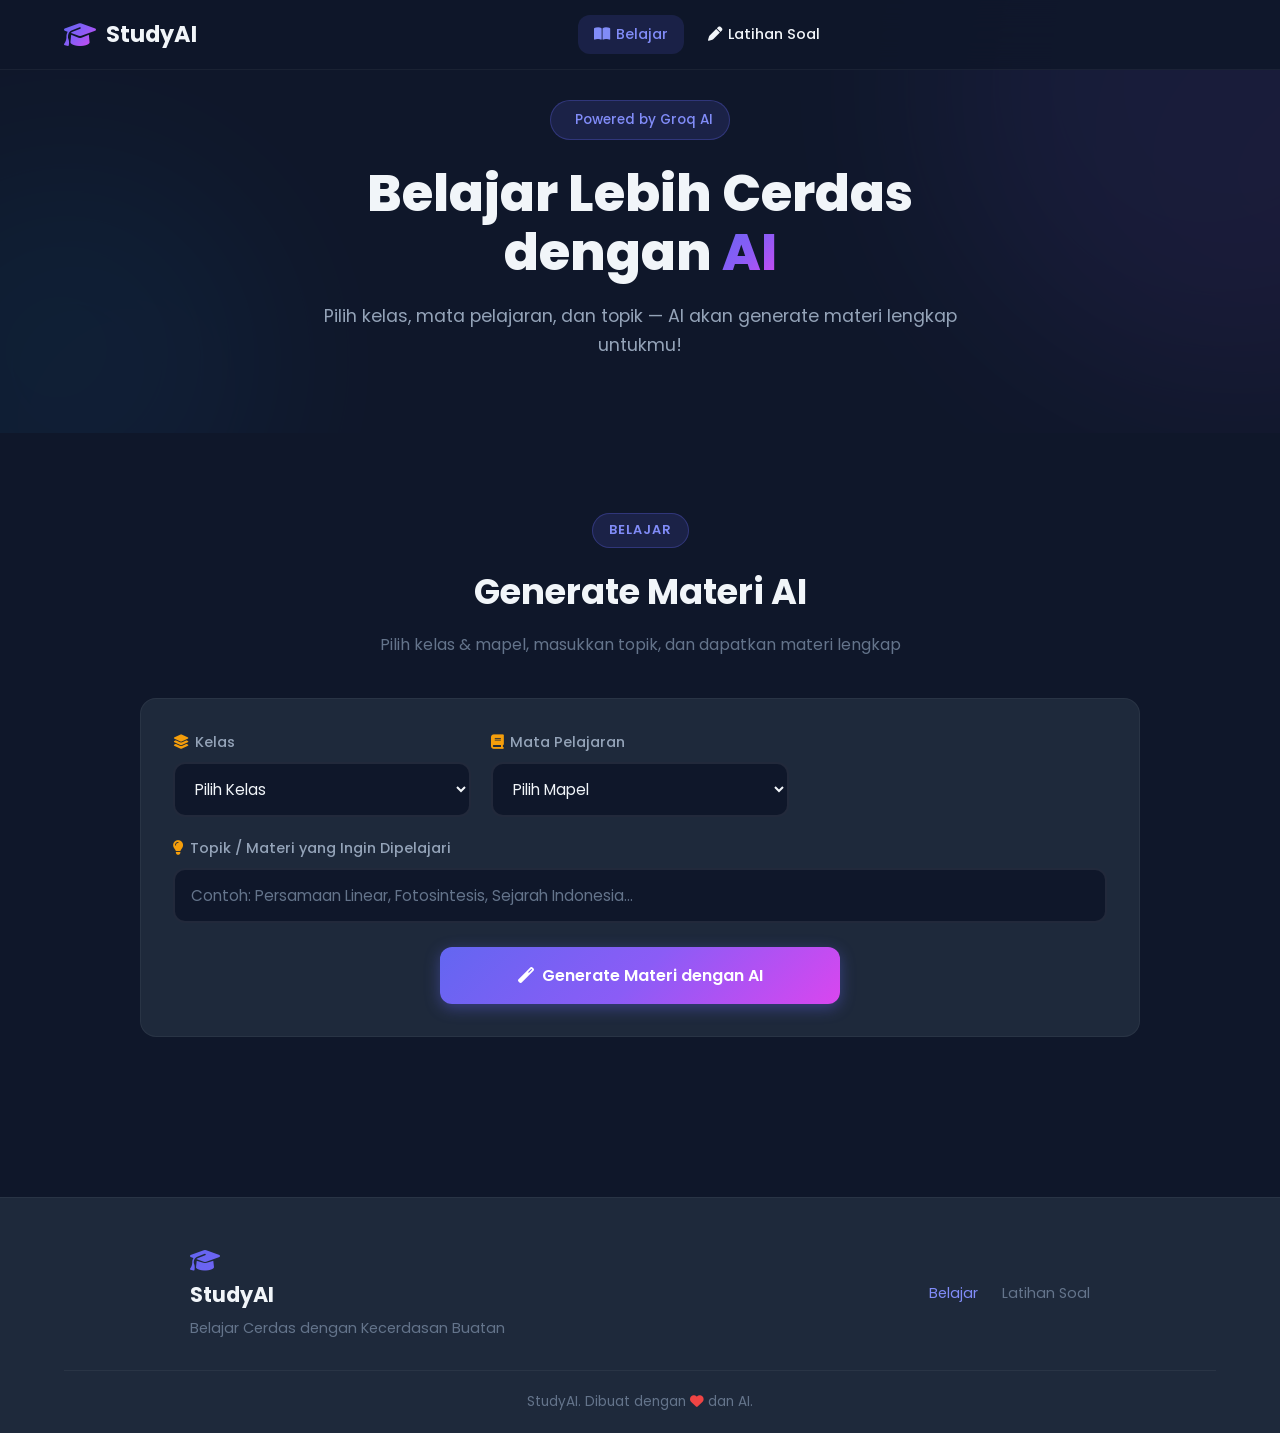
==== commit 3d743d3b: "Add files via upload" ====
--- a/index.html
+++ b/index.html
@@ -3,7 +3,7 @@
 <head>
     <meta charset="UTF-8">
     <meta name="viewport" content="width=device-width, initial-scale=1.0, maximum-scale=1.0, user-scalable=no">
-    <title>StudyAI - Platform Belajar Cerdas</title>
+    <title>StudyAI - Belajar</title>
     <link href="https://fonts.googleapis.com/css2?family=Poppins:wght@300;400;500;600;700;800&display=swap" rel="stylesheet">
     <link rel="stylesheet" href="https://cdnjs.cloudflare.com/ajax/libs/font-awesome/6.5.1/css/all.min.css">
     <link rel="stylesheet" href="style.css">
@@ -14,7 +14,7 @@
         <div class="loader-container">
             <div class="loader"></div>
             <h2>StudyAI</h2>
-            <p>Memuat konten belajar...</p>
+            <p>Memuat platform belajar...</p>
         </div>
     </div>
 
@@ -25,16 +25,10 @@
             <span>StudyAI</span>
         </div>
         <div class="nav-links" id="nav-links">
-            <a href="#beranda" class="nav-link active"><i class="fas fa-home"></i> Beranda</a>
-            <a href="#belajar" class="nav-link"><i class="fas fa-book"></i> Belajar</a>
-            <a href="#latihan" class="nav-link"><i class="fas fa-pen"></i> Latihan</a>
-            <a href="#tentang" class="nav-link"><i class="fas fa-info-circle"></i> Tentang</a>
+            <a href="index.html" class="nav-link active"><i class="fas fa-book-open"></i> Belajar</a>
+            <a href="soal.html" class="nav-link"><i class="fas fa-pen"></i> Latihan Soal</a>
         </div>
         <div class="nav-actions">
-            <button class="btn-settings" onclick="showModal()" title="Pengaturan API Key">
-                <i class="fas fa-key"></i>
-                <span class="settings-label">API Key</span>
-            </button>
             <div class="nav-toggle" id="nav-toggle">
                 <i class="fas fa-bars"></i>
             </div>
@@ -42,315 +36,69 @@
     </nav>
 
     <!-- Hero Section -->
-    <section id="beranda" class="hero">
+    <section class="hero mini-hero">
         <div class="hero-content">
             <div class="hero-badge">
                 <i class="fas fa-sparkles"></i> Powered by Groq AI
             </div>
             <h1>Belajar Lebih Cerdas dengan <span class="gradient-text">AI</span></h1>
-            <p>Platform belajar interaktif dengan materi dan latihan soal yang digenerate oleh AI Groq.</p>
-
-            <!-- API Key Status Banner -->
-            <div class="api-status-banner" id="api-status-banner">
-                <i class="fas fa-exclamation-circle"></i>
-                <div class="api-status-text">
-                    <strong>API Key belum diatur</strong>
-                    <span>Klik tombol <i class="fas fa-key"></i> di atas untuk mengatur API Key Groq</span>
-                </div>
-                <button class="btn btn-sm btn-primary" onclick="showModal()">
-                    <i class="fas fa-cog"></i> Atur Sekarang
-                </button>
-            </div>
-
-            <div class="hero-buttons">
-                <a href="#belajar" class="btn btn-primary">
-                    <i class="fas fa-book-open"></i> Mulai Belajar
-                </a>
-                <a href="#latihan" class="btn btn-secondary">
-                    <i class="fas fa-pen-fancy"></i> Latihan Soal
-                </a>
-            </div>
-            <div class="hero-stats">
-                <div class="stat-item">
-                    <span class="stat-number">12</span>
-                    <span class="stat-label">Kelas</span>
-                </div>
-                <div class="stat-item">
-                    <span class="stat-number">50+</span>
-                    <span class="stat-label">Mapel</span>
-                </div>
-                <div class="stat-item">
-                    <span class="stat-number">∞</span>
-                    <span class="stat-label">Soal AI</span>
-                </div>
-            </div>
-        </div>
-        <div class="hero-image">
-            <div class="floating-card card-1">
-                <i class="fas fa-brain"></i>
-                <span>AI Generated</span>
-            </div>
-            <div class="floating-card card-2">
-                <i class="fas fa-infinity"></i>
-                <span>Soal Tak Terbatas</span>
-            </div>
-            <div class="hero-illustration">
-                <div class="circle circle-1"></div>
-                <div class="circle circle-2"></div>
-                <div class="circle circle-3"></div>
-                <i class="fas fa-robot main-icon"></i>
-            </div>
+            <p>Pilih kelas, mata pelajaran, dan topik — AI akan generate materi lengkap untukmu!</p>
         </div>
     </section>
 
-    <!-- Belajar Section (Standalone Page) -->
-    <section id="belajar" class="section">
+    <!-- Belajar Section -->
+    <section class="section">
         <div class="section-header">
             <span class="section-badge">Belajar</span>
-            <h2>Pilih Kelas & Mapel</h2>
-            <p>Tentukan kelasmu dan pilih mata pelajaran yang ingin dipelajari</p>
-        </div>
-
-        <div class="kelas-selector">
-            <h3><i class="fas fa-layer-group"></i> Pilih Kelas</h3>
-            <div class="kelas-grid" id="kelas-grid"></div>
-        </div>
-
-        <div class="mapel-container" id="mapel-container" style="display: none;">
-            <div class="mapel-header">
-                <h3><i class="fas fa-book"></i> Mata Pelajaran <span id="selected-kelas-name"></span></h3>
-                <button class="btn btn-outline btn-sm" onclick="backToKelas()">
-                    <i class="fas fa-arrow-left"></i> Kembali
-                </button>
-            </div>
-            <div class="mapel-grid" id="mapel-grid"></div>
-        </div>
-
-        <div class="materi-container" id="materi-container" style="display: none;">
+            <h2>Generate Materi AI</h2>
+            <p>Pilih kelas & mapel, masukkan topik, dan dapatkan materi lengkap</p>
+        </div>
+
+        <!-- Form Belajar -->
+        <div class="belajar-form" id="belajar-form">
+            <div class="form-grid">
+                <div class="form-group">
+                    <label><i class="fas fa-layer-group"></i> Kelas</label>
+                    <select id="belajar-kelas">
+                        <option value="">Pilih Kelas</option>
+                    </select>
+                </div>
+                <div class="form-group">
+                    <label><i class="fas fa-book"></i> Mata Pelajaran</label>
+                    <select id="belajar-mapel">
+                        <option value="">Pilih Mapel</option>
+                    </select>
+                </div>
+                <div class="form-group form-group-full">
+                    <label><i class="fas fa-lightbulb"></i> Topik / Materi yang Ingin Dipelajari</label>
+                    <input type="text" id="belajar-topik" placeholder="Contoh: Persamaan Linear, Fotosintesis, Sejarah Indonesia...">
+                </div>
+            </div>
+            <button class="btn btn-primary btn-large" onclick="generateMateri()">
+                <i class="fas fa-magic"></i> Generate Materi dengan AI
+            </button>
+        </div>
+
+        <!-- Materi Content -->
+        <div class="materi-content" id="materi-content" style="display: none;">
             <div class="materi-header">
                 <div class="materi-title-section">
                     <span class="badge-kelas" id="materi-kelas-badge"></span>
-                    <h3 id="materi-maple-title"></h3>
-                </div>
-                <button class="btn btn-outline btn-sm" onclick="backToMapel()">
-                    <i class="fas fa-arrow-left"></i> Kembali
+                    <span class="badge-mapel" id="materi-mapel-badge"></span>
+                    <h3 id="materi-topik-title"></h3>
+                </div>
+                <button class="btn btn-outline btn-sm" onclick="resetMateri()">
+                    <i class="fas fa-redo"></i> Generate Baru
                 </button>
             </div>
-
-            <div class="materi-actions">
-                <div class="input-group">
-                    <label><i class="fas fa-lightbulb"></i> Topik yang ingin dipelajari:</label>
-                    <input type="text" id="topik-input" placeholder="Contoh: Persamaan Linear, Fotosintesis, Sejarah Indonesia...">
-                </div>
-                <button class="btn btn-primary" onclick="generateMateri()">
-                    <i class="fas fa-magic"></i> Generate Materi dengan AI
-                </button>
-            </div>
-
-            <div class="materi-content" id="materi-content">
-                <div class="empty-state">
-                    <i class="fas fa-book-reader"></i>
-                    <h4>Siap Belajar?</h4>
-                    <p>Masukkan topik yang ingin kamu pelajari, lalu klik "Generate Materi dengan AI" untuk mendapatkan penjelasan dari AI.</p>
-                </div>
-            </div>
-        </div>
-    </section>
-
-    <!-- Latihan Soal Section (Standalone Page with Single Question Navigation) -->
-    <section id="latihan" class="section section-alt">
-        <div class="section-header">
-            <span class="section-badge">Latihan</span>
-            <h2>Latihan Soal AI</h2>
-            <p>Generate soal latihan sesuai kelas, mapel, dan topik pilihanmu</p>
-        </div>
-
-        <!-- Form Pengaturan Soal -->
-        <div class="latihan-form" id="latihan-form">
-            <div class="form-grid">
-                <div class="form-group">
-                    <label><i class="fas fa-layer-group"></i> Kelas</label>
-                    <select id="latihan-kelas">
-                        <option value="">Pilih Kelas</option>
-                    </select>
-                </div>
-                <div class="form-group">
-                    <label><i class="fas fa-book"></i> Mata Pelajaran</label>
-                    <select id="latihan-mapel">
-                        <option value="">Pilih Mapel</option>
-                    </select>
-                </div>
-                <div class="form-group">
-                    <label><i class="fas fa-lightbulb"></i> Topik</label>
-                    <input type="text" id="latihan-topik" placeholder="Contoh: Pecahan, Tata Surya...">
-                </div>
-                <div class="form-group">
-                    <label><i class="fas fa-list-ol"></i> Jumlah Soal</label>
-                    <select id="latihan-jumlah">
-                        <option value="5">5 Soal</option>
-                        <option value="10" selected>10 Soal</option>
-                        <option value="15">15 Soal</option>
-                        <option value="20">20 Soal</option>
-                    </select>
-                </div>
-                <div class="form-group">
-                    <label><i class="fas fa-star"></i> Tingkat Kesulitan</label>
-                    <select id="latihan-kesulitan">
-                        <option value="mudah">Mudah</option>
-                        <option value="sedang" selected>Sedang</option>
-                        <option value="sulit">Sulit</option>
-                    </select>
-                </div>
-                <div class="form-group">
-                    <label><i class="fas fa-check-circle"></i> Tipe Soal</label>
-                    <select id="latihan-tipe">
-                        <option value="pilihan_ganda" selected>Pilihan Ganda</option>
-                        <option value="essay">Essay</option>
-                        <option value="campuran">Campuran</option>
-                    </select>
-                </div>
-            </div>
-            <button class="btn btn-primary btn-large" onclick="generateSoal()">
-                <i class="fas fa-magic"></i> Generate Soal dengan AI
-            </button>
-        </div>
-
-        <!-- Soal Container (Single Question Per Page) -->
-        <div class="soal-page-container" id="soal-page-container" style="display: none;">
-            <!-- Progress Header -->
-            <div class="soal-progress-header">
-                <div class="soal-progress-info">
-                    <span class="badge" id="soal-kelas-badge"></span>
-                    <span class="badge" id="soal-mapel-badge"></span>
-                    <span class="badge" id="soal-kesulitan-badge"></span>
-                </div>
-                <div class="soal-timer" id="soal-timer">
-                    <i class="fas fa-clock"></i> <span id="timer">00:00</span>
-                </div>
-            </div>
-
-            <!-- Progress Bar -->
-            <div class="progress-bar-container">
-                <div class="progress-bar-track">
-                    <div class="progress-bar-fill" id="progress-bar-fill"></div>
-                </div>
-                <div class="progress-bar-info">
-                    <span id="soal-current-num">1</span> / <span id="soal-total-num">10</span>
-                </div>
-            </div>
-
-            <!-- Question Navigator Dots -->
-            <div class="question-navigator" id="question-navigator"></div>
-
-            <!-- Single Question Card -->
-            <div class="question-card" id="question-card">
-                <div class="question-card-header">
-                    <div class="question-number-badge" id="question-number-badge">1</div>
-                    <div class="question-type-badge" id="question-type-badge">Pilihan Ganda</div>
-                </div>
-                <div class="question-text" id="question-text"></div>
-                <div class="question-options" id="question-options"></div>
-                <div class="question-essay" id="question-essay" style="display: none;">
-                    <textarea id="essay-textarea" placeholder="Tulis jawabanmu di sini..."></textarea>
-                </div>
-            </div>
-
-            <!-- Navigation Buttons -->
-            <div class="question-nav-buttons">
-                <button class="btn btn-secondary" id="btn-prev" onclick="prevQuestion()" disabled>
-                    <i class="fas fa-chevron-left"></i> Sebelumnya
-                </button>
-                <button class="btn btn-outline" id="btn-flag" onclick="toggleFlag()">
-                    <i class="fas fa-flag" id="flag-icon"></i> Tandai
-                </button>
-                <button class="btn btn-primary" id="btn-next" onclick="nextQuestion()">
-                    Selanjutnya <i class="fas fa-chevron-right"></i>
-                </button>
-            </div>
-
-            <!-- Finish Button (visible on last question) -->
-            <div class="finish-section" id="finish-section" style="display: none;">
-                <button class="btn btn-success btn-large" onclick="cekJawaban()">
-                    <i class="fas fa-check-double"></i> Selesai & Periksa Jawaban
-                </button>
-            </div>
-        </div>
-
-        <!-- Hasil Container -->
-        <div class="hasil-container" id="hasil-container" style="display: none;">
-            <div class="hasil-card">
-                <div class="hasil-icon">
-                    <i class="fas fa-trophy"></i>
-                </div>
-                <h3>Hasil Latihan</h3>
-                <div class="hasil-score" id="hasil-score">0/0</div>
-                <div class="hasil-percentage" id="hasil-percentage">0%</div>
-                <div class="hasil-message" id="hasil-message"></div>
-                <div class="hasil-stats">
-                    <div class="hasil-stat">
-                        <span class="hasil-stat-number" id="stat-benar">0</span>
-                        <span class="hasil-stat-label">Benar</span>
-                    </div>
-                    <div class="hasil-stat">
-                        <span class="hasil-stat-number" id="stat-salah">0</span>
-                        <span class="hasil-stat-label">Salah</span>
-                    </div>
-                    <div class="hasil-stat">
-                        <span class="hasil-stat-number" id="stat-waktu">00:00</span>
-                        <span class="hasil-stat-label">Waktu</span>
-                    </div>
-                </div>
-                <div class="hasil-actions">
-                    <button class="btn btn-secondary" onclick="resetSoal()">
-                        <i class="fas fa-redo"></i> Coba Lagi
-                    </button>
-                    <button class="btn btn-primary" onclick="reviewAnswers()">
-                        <i class="fas fa-eye"></i> Review Jawaban
-                    </button>
-                </div>
-            </div>
-        </div>
-
-        <!-- Review Container -->
-        <div class="review-container" id="review-container" style="display: none;">
-            <div class="review-header">
-                <h3><i class="fas fa-clipboard-check"></i> Review Jawaban</h3>
-                <button class="btn btn-outline btn-sm" onclick="closeReview()">
-                    <i class="fas fa-times"></i> Tutup
-                </button>
-            </div>
-            <div class="review-list" id="review-list"></div>
-        </div>
-    </section>
-
-    <!-- Tentang Section -->
-    <section id="tentang" class="section">
-        <div class="section-header">
-            <span class="section-badge">Tentang</span>
-            <h2>Tentang StudyAI</h2>
-            <p>Platform belajar modern dengan kecerdasan buatan</p>
-        </div>
-        <div class="about-grid">
-            <div class="about-card">
-                <div class="about-icon"><i class="fas fa-robot"></i></div>
-                <h3>AI Powered</h3>
-                <p>Materi dan soal dihasilkan oleh Groq AI, memastikan konten yang akurat dan selalu update.</p>
-            </div>
-            <div class="about-card">
-                <div class="about-icon"><i class="fas fa-infinity"></i></div>
-                <h3>Konten Tak Terbatas</h3>
-                <p>Tidak terbatas pada bank soal statis. Generate soal baru kapan saja dengan topik yang kamu inginkan.</p>
-            </div>
-            <div class="about-card">
-                <div class="about-icon"><i class="fas fa-mobile-alt"></i></div>
-                <h3>Responsive Design</h3>
-                <p>Belajar di mana saja, kapan saja. Di laptop, tablet, maupun smartphone.</p>
-            </div>
-            <div class="about-card">
-                <div class="about-icon"><i class="fas fa-bolt"></i></div>
-                <h3>Instant Learning</h3>
-                <p>Tidak perlu menunggu. Dapatkan materi dan soal secara instan dengan satu klik.</p>
-            </div>
+            <div class="materi-body" id="materi-body"></div>
+        </div>
+
+        <!-- Loading State -->
+        <div class="loading-state" id="materi-loading" style="display: none;">
+            <div class="loader"></div>
+            <p>Sedang generate materi dengan AI...</p>
+            <small>AI sedang menyusun materi lengkap untukmu</small>
         </div>
     </section>
 
@@ -363,10 +111,8 @@
                 <p>Belajar Cerdas dengan Kecerdasan Buatan</p>
             </div>
             <div class="footer-links">
-                <a href="#beranda">Beranda</a>
-                <a href="#belajar">Belajar</a>
-                <a href="#latihan">Latihan Soal</a>
-                <a href="#tentang">Tentang</a>
+                <a href="index.html" class="active">Belajar</a>
+                <a href="soal.html">Latihan Soal</a>
             </div>
         </div>
         <div class="footer-bottom">
@@ -374,56 +120,106 @@
         </div>
     </footer>
 
-    <!-- Toast Notification -->
+    <!-- Toast -->
     <div class="toast" id="toast">
         <i class="fas fa-info-circle"></i>
         <span id="toast-message"></span>
     </div>
 
-    <!-- API Key Modal -->
-    <div class="modal" id="api-modal">
-        <div class="modal-content">
-            <div class="modal-header">
-                <h3><i class="fas fa-key"></i> Konfigurasi API Key</h3>
-                <button class="modal-close" onclick="closeModal()">&times;</button>
-            </div>
-            <div class="modal-body">
-                <div class="alert alert-info">
-                    <i class="fas fa-info-circle"></i>
-                    <p>Masukkan API Key Groq kamu untuk menggunakan fitur AI. Dapatkan gratis di <a href="https://console.groq.com/keys" target="_blank">Groq Console</a>.</p>
-                </div>
-                <div class="form-group">
-                    <label>Groq API Key</label>
-                    <div class="input-with-icon">
-                        <input type="password" id="api-key-input" placeholder="Masukkan API Key (gsk_...)...">
-                        <button class="btn-icon" onclick="toggleApiVisibility()">
-                            <i class="fas fa-eye" id="api-eye-icon"></i>
-                        </button>
-                    </div>
-                    <small class="input-hint">Key dimulai dengan <code>gsk_...</code> (contoh: gsk_abc123...)</small>
-                </div>
-                <div class="form-group">
-                    <p style="color: var(--gray); font-size: 0.85rem; margin-top: 8px;">
-                        <i class="fas fa-info-circle" style="color: var(--primary);"></i>
-                        API Key sudah tertanam di kode. Kamu bisa menggantinya di sini jika perlu.
-                    </p>
-                </div>
-                <div class="api-status-check" id="api-status-check">
-                    <button class="btn btn-outline btn-sm" onclick="testApiKey()">
-                        <i class="fas fa-vial"></i> Test API Key
-                    </button>
-                    <span id="api-test-result"></span>
-                </div>
-            </div>
-            <div class="modal-footer">
-                <button class="btn btn-secondary" onclick="closeModal()">Batal</button>
-                <button class="btn btn-primary" onclick="saveApiKey()">
-                    <i class="fas fa-save"></i> Simpan & Lanjutkan
-                </button>
-            </div>
-        </div>
-    </div>
-
     <script src="script.js"></script>
+    <script>
+        // ===== INIT BELAJAR PAGE =====
+        document.addEventListener('DOMContentLoaded', () => {
+            setTimeout(() => {
+                document.getElementById('loading-screen').classList.add('hidden');
+            }, 1200);
+
+            populateBelajarSelects();
+            initNavbar();
+        });
+
+        function populateBelajarSelects() {
+            const kelasSelect = document.getElementById('belajar-kelas');
+            kelasData.forEach(kelas => {
+                const option = document.createElement('option');
+                option.value = kelas.nama;
+                option.textContent = kelas.nama;
+                kelasSelect.appendChild(option);
+            });
+
+            kelasSelect.addEventListener('change', () => {
+                const mapelSelect = document.getElementById('belajar-mapel');
+                mapelSelect.innerHTML = '<option value="">Pilih Mapel</option>';
+                const kelas = kelasSelect.value;
+                if (kelas && mapelData[kelas]) {
+                    mapelData[kelas].forEach(mapel => {
+                        const option = document.createElement('option');
+                        option.value = mapel.nama;
+                        option.textContent = mapel.nama;
+                        mapelSelect.appendChild(option);
+                    });
+                }
+            });
+        }
+
+        async function generateMateri() {
+            const kelas = document.getElementById('belajar-kelas').value;
+            const mapel = document.getElementById('belajar-mapel').value;
+            const topik = document.getElementById('belajar-topik').value.trim();
+
+            if (!kelas || !mapel) {
+                showToast('Pilih kelas dan mata pelajaran terlebih dahulu');
+                return;
+            }
+            if (!topik) {
+                showToast('Masukkan topik yang ingin dipelajari');
+                return;
+            }
+
+            document.getElementById('belajar-form').style.display = 'none';
+            document.getElementById('materi-content').style.display = 'none';
+            document.getElementById('materi-loading').style.display = 'block';
+
+            try {
+                const prompt = `Buatkan materi pembelajaran lengkap dalam Bahasa Indonesia untuk:
+- Kelas: ${kelas}
+- Mata Pelajaran: ${mapel}
+- Topik: ${topik}
+
+Format materi yang lengkap dan terstruktur:
+1. Pendahuluan / Pengantar
+2. Penjelasan Konsep Dasar (dengan sub-bab)
+3. Contoh-contoh (minimal 3 contoh)
+4. Poin-poin Penting (rangkuman)
+5. Kesimpulan
+
+Gunakan bahasa yang mudah dipahami siswa ${kelas}. Format dengan heading, bullet points, dan penjelasan yang jelas.`;
+
+                const materi = await callGroqAPI(prompt);
+
+                document.getElementById('materi-kelas-badge').textContent = kelas;
+                document.getElementById('materi-mapel-badge').textContent = mapel;
+                document.getElementById('materi-topik-title').textContent = topik;
+                document.getElementById('materi-body').innerHTML = formatMateri(materi);
+
+                document.getElementById('materi-loading').style.display = 'none';
+                document.getElementById('materi-content').style.display = 'block';
+                document.getElementById('materi-content').scrollIntoView({ behavior: 'smooth', block: 'start' });
+
+                showToast('Materi berhasil digenerate!');
+            } catch (error) {
+                document.getElementById('materi-loading').style.display = 'none';
+                document.getElementById('belajar-form').style.display = 'block';
+                showToast('Gagal generate materi: ' + error.message);
+            }
+        }
+
+        function resetMateri() {
+            document.getElementById('materi-content').style.display = 'none';
+            document.getElementById('belajar-form').style.display = 'block';
+            document.getElementById('belajar-topik').value = '';
+            document.getElementById('belajar-form').scrollIntoView({ behavior: 'smooth' });
+        }
+    </script>
 </body>
 </html>
--- a/style.css
+++ b/style.css
@@ -49,6 +49,7 @@
     color: var(--light);
     line-height: 1.6;
     overflow-x: hidden;
+    -webkit-tap-highlight-color: transparent;
 }
 
 a {
@@ -113,7 +114,7 @@
     left: 0;
     right: 0;
     height: 70px;
-    background: rgba(15, 23, 42, 0.8);
+    background: rgba(15, 23, 42, 0.85);
     backdrop-filter: blur(20px);
     -webkit-backdrop-filter: blur(20px);
     border-bottom: 1px solid rgba(255, 255, 255, 0.05);
@@ -126,7 +127,7 @@
 }
 
 .navbar.scrolled {
-    background: rgba(15, 23, 42, 0.95);
+    background: rgba(15, 23, 42, 0.98);
     box-shadow: var(--shadow-lg);
 }
 
@@ -173,6 +174,12 @@
     font-size: 1.4rem;
     cursor: pointer;
     padding: 8px;
+}
+
+.nav-actions {
+    display: flex;
+    align-items: center;
+    gap: 12px;
 }
 
 /* ===== HERO SECTION ===== */
@@ -220,6 +227,17 @@
     50% { transform: translate(30px, -30px) scale(1.05); }
 }
 
+.hero.mini-hero {
+    min-height: auto;
+    padding: 100px 5% 40px;
+    text-align: center;
+    justify-content: center;
+}
+
+.hero.mini-hero .hero-content {
+    max-width: 700px;
+}
+
 .hero-content {
     flex: 1;
     max-width: 600px;
@@ -291,106 +309,6 @@
 .stat-label {
     font-size: 0.85rem;
     color: var(--gray);
-}
-
-/* Hero Image */
-.hero-image {
-    flex: 1;
-    max-width: 500px;
-    position: relative;
-    z-index: 1;
-}
-
-.hero-illustration {
-    width: 350px;
-    height: 350px;
-    margin: 0 auto;
-    position: relative;
-    display: flex;
-    align-items: center;
-    justify-content: center;
-}
-
-.circle {
-    position: absolute;
-    border-radius: 50%;
-    border: 2px solid;
-}
-
-.circle-1 {
-    width: 100%;
-    height: 100%;
-    border-color: rgba(99, 102, 241, 0.2);
-    animation: rotate 20s linear infinite;
-}
-
-.circle-2 {
-    width: 75%;
-    height: 75%;
-    border-color: rgba(139, 92, 246, 0.3);
-    animation: rotate 15s linear infinite reverse;
-}
-
-.circle-3 {
-    width: 50%;
-    height: 50%;
-    border-color: rgba(217, 70, 239, 0.4);
-    animation: rotate 10s linear infinite;
-}
-
-@keyframes rotate {
-    to { transform: rotate(360deg); }
-}
-
-.main-icon {
-    font-size: 5rem;
-    background: var(--gradient-1);
-    -webkit-background-clip: text;
-    -webkit-text-fill-color: transparent;
-    background-clip: text;
-    animation: pulse 2s ease-in-out infinite;
-}
-
-@keyframes pulse {
-    0%, 100% { transform: scale(1); }
-    50% { transform: scale(1.1); }
-}
-
-.floating-card {
-    position: absolute;
-    background: var(--dark-light);
-    border: 1px solid rgba(255, 255, 255, 0.1);
-    border-radius: var(--radius);
-    padding: 12px 16px;
-    display: flex;
-    align-items: center;
-    gap: 8px;
-    font-size: 0.85rem;
-    font-weight: 500;
-    box-shadow: var(--shadow-lg);
-    animation: float-card 4s ease-in-out infinite;
-}
-
-.floating-card i {
-    font-size: 1.2rem;
-    color: var(--primary);
-}
-
-.card-1 {
-    top: 20px;
-    right: 0;
-    animation-delay: 0s;
-}
-
-.card-2 {
-    bottom: 40px;
-    left: 0;
-    animation-delay: 2s;
-}
-
-@keyframes float-card {
-    0%, 100% { transform: translateY(0); }
-    50% { transform: translateY(-15px); }
 }
 
 /* ===== BUTTONS ===== */
@@ -407,6 +325,7 @@
     border: none;
     cursor: pointer;
     transition: var(--transition);
+    white-space: nowrap;
 }
 
 .btn-primary {
@@ -460,6 +379,10 @@
 .btn-large {
     padding: 16px 32px;
     font-size: 1rem;
+    width: 100%;
+    max-width: 400px;
+    margin: 0 auto;
+    display: flex;
 }
 
 .btn:disabled {
@@ -470,7 +393,7 @@
 
 /* ===== SECTIONS ===== */
 .section {
-    padding: 80px 5%;
+    padding: 60px 5%;
     position: relative;
 }
 
@@ -481,7 +404,7 @@
 .section-header {
     text-align: center;
     max-width: 600px;
-    margin: 0 auto 60px;
+    margin: 0 auto 40px;
 }
 
 .section-badge {
@@ -499,235 +422,60 @@
 }
 
 .section-header h2 {
-    font-size: 2.4rem;
+    font-size: 2.2rem;
     font-weight: 700;
     margin-bottom: 12px;
 }
 
 .section-header p {
     color: var(--gray);
-    font-size: 1.05rem;
-}
-
-/* ===== KELAS SELECTOR ===== */
-.kelas-selector {
+    font-size: 1rem;
+}
+
+/* ===== FORMS ===== */
+.belajar-form,
+.soal-form {
     max-width: 900px;
-    margin: 0 auto;
-}
-
-.kelas-selector h3 {
-    font-size: 1.3rem;
-    margin-bottom: 24px;
-    display: flex;
-    align-items: center;
-    gap: 10px;
-}
-
-.kelas-selector h3 i {
-    color: var(--primary);
-}
-
-.kelas-grid {
-    display: grid;
-    grid-template-columns: repeat(auto-fill, minmax(130px, 1fr));
-    gap: 16px;
-}
-
-.kelas-btn {
-    padding: 20px 16px;
-    background: var(--dark-light);
-    border: 2px solid rgba(255, 255, 255, 0.05);
-    border-radius: var(--radius);
-    color: var(--light);
-    font-family: 'Poppins', sans-serif;
-    font-size: 1rem;
-    font-weight: 600;
-    cursor: pointer;
-    transition: var(--transition);
-    display: flex;
-    flex-direction: column;
-    align-items: center;
-    gap: 8px;
-}
-
-.kelas-btn i {
-    font-size: 1.5rem;
-    color: var(--gray);
-    transition: var(--transition);
-}
-
-.kelas-btn:hover {
-    border-color: var(--primary);
-    transform: translateY(-3px);
-    box-shadow: var(--shadow-lg);
-}
-
-.kelas-btn:hover i {
-    color: var(--primary);
-}
-
-.kelas-btn.active {
-    background: var(--gradient-1);
-    border-color: transparent;
-    box-shadow: 0 8px 25px rgba(99, 102, 241, 0.4);
-}
-
-.kelas-btn.active i {
-    color: var(--white);
-}
-
-/* ===== MAPEL ===== */
-.mapel-container {
-    max-width: 900px;
-    margin: 0 auto;
-    animation: fadeInUp 0.5s ease;
-}
-
-.mapel-header {
-    display: flex;
-    justify-content: space-between;
-    align-items: center;
-    margin-bottom: 30px;
-}
-
-.mapel-header h3 {
-    font-size: 1.3rem;
-    display: flex;
-    align-items: center;
-    gap: 10px;
-}
-
-.mapel-header h3 i {
-    color: var(--primary);
-}
-
-.mapel-grid {
-    display: grid;
-    grid-template-columns: repeat(auto-fill, minmax(250px, 1fr));
-    gap: 20px;
-}
-
-.mapel-card {
+    margin: 0 auto 40px;
     background: var(--dark-light);
     border: 1px solid rgba(255, 255, 255, 0.05);
-    border-radius: var(--radius);
-    padding: 24px;
-    cursor: pointer;
-    transition: var(--transition);
-    position: relative;
-    overflow: hidden;
-}
-
-.mapel-card::before {
-    content: '';
-    position: absolute;
-    top: 0;
-    left: 0;
-    width: 4px;
-    height: 100%;
-    background: var(--gradient-1);
-    transform: scaleY(0);
-    transition: var(--transition);
-}
-
-.mapel-card:hover {
-    transform: translateY(-5px);
-    box-shadow: var(--shadow-lg);
-    border-color: rgba(99, 102, 241, 0.2);
-}
-
-.mapel-card:hover::before {
-    transform: scaleY(1);
-}
-
-.mapel-icon {
-    width: 50px;
-    height: 50px;
-    border-radius: var(--radius);
-    background: rgba(99, 102, 241, 0.15);
-    display: flex;
-    align-items: center;
-    justify-content: center;
-    margin-bottom: 16px;
-}
-
-.mapel-icon i {
-    font-size: 1.4rem;
-    color: var(--primary);
-}
-
-.mapel-card h4 {
-    font-size: 1.1rem;
-    margin-bottom: 6px;
-}
-
-.mapel-card p {
-    font-size: 0.85rem;
-    color: var(--gray);
-}
-
-/* ===== MATERI ===== */
-.materi-container {
-    max-width: 900px;
-    margin: 0 auto;
-    animation: fadeInUp 0.5s ease;
-}
-
-.materi-header {
-    display: flex;
-    justify-content: space-between;
-    align-items: center;
-    margin-bottom: 30px;
-    flex-wrap: wrap;
-    gap: 16px;
-}
-
-.materi-title-section {
-    display: flex;
-    align-items: center;
-    gap: 12px;
-}
-
-.badge-kelas {
-    padding: 4px 12px;
-    background: var(--gradient-1);
-    border-radius: 50px;
-    font-size: 0.75rem;
-    font-weight: 600;
-}
-
-.materi-header h3 {
-    font-size: 1.3rem;
-}
-
-.materi-actions {
-    background: var(--dark-light);
-    border: 1px solid rgba(255, 255, 255, 0.05);
-    border-radius: var(--radius);
-    padding: 24px;
-    margin-bottom: 30px;
-}
-
-.input-group {
-    margin-bottom: 16px;
-}
-
-.input-group label {
-    display: block;
+    border-radius: var(--radius-lg);
+    padding: 32px;
+}
+
+.form-grid {
+    display: grid;
+    grid-template-columns: repeat(auto-fit, minmax(250px, 1fr));
+    gap: 20px;
+    margin-bottom: 24px;
+}
+
+.form-group {
+    display: flex;
+    flex-direction: column;
+}
+
+.form-group-full {
+    grid-column: 1 / -1;
+}
+
+.form-group label {
     font-size: 0.9rem;
     font-weight: 500;
     margin-bottom: 8px;
     color: var(--gray-light);
-}
-
-.input-group label i {
+    display: flex;
+    align-items: center;
+    gap: 6px;
+}
+
+.form-group label i {
     color: var(--accent);
-    margin-right: 6px;
-}
-
-.input-group input {
-    width: 100%;
-    padding: 14px 18px;
+}
+
+.form-group select,
+.form-group input {
+    padding: 14px 16px;
     background: var(--dark);
     border: 2px solid rgba(255, 255, 255, 0.08);
     border-radius: var(--radius);
@@ -735,80 +483,101 @@
     font-family: 'Poppins', sans-serif;
     font-size: 0.95rem;
     transition: var(--transition);
-}
-
-.input-group input:focus {
+    width: 100%;
+}
+
+.form-group select:focus,
+.form-group input:focus {
     outline: none;
     border-color: var(--primary);
     box-shadow: 0 0 0 3px rgba(99, 102, 241, 0.15);
 }
 
-.input-group input::placeholder {
+.form-group select option {
+    background: var(--dark);
+    color: var(--light);
+}
+
+.form-group input::placeholder {
     color: var(--gray);
 }
 
+/* ===== MATERI CONTENT ===== */
 .materi-content {
+    max-width: 900px;
+    margin: 0 auto;
     background: var(--dark-light);
     border: 1px solid rgba(255, 255, 255, 0.05);
-    border-radius: var(--radius);
+    border-radius: var(--radius-lg);
     padding: 32px;
-    min-height: 300px;
-}
-
-.empty-state {
-    text-align: center;
-    padding: 40px 20px;
-}
-
-.empty-state i {
-    font-size: 4rem;
-    color: var(--dark-lighter);
-    margin-bottom: 20px;
-}
-
-.empty-state h4 {
+    animation: fadeInUp 0.5s ease;
+}
+
+.materi-header {
+    display: flex;
+    justify-content: space-between;
+    align-items: center;
+    margin-bottom: 24px;
+    flex-wrap: wrap;
+    gap: 12px;
+    padding-bottom: 20px;
+    border-bottom: 1px solid rgba(255, 255, 255, 0.05);
+}
+
+.materi-title-section {
+    display: flex;
+    align-items: center;
+    gap: 10px;
+    flex-wrap: wrap;
+}
+
+.badge-kelas,
+.badge-mapel {
+    padding: 4px 12px;
+    background: var(--gradient-1);
+    border-radius: 50px;
+    font-size: 0.75rem;
+    font-weight: 600;
+    color: var(--white);
+}
+
+.materi-header h3 {
     font-size: 1.3rem;
-    margin-bottom: 10px;
-}
-
-.empty-state p {
-    color: var(--gray);
-    max-width: 400px;
-    margin: 0 auto;
-}
-
-/* Generated Materi */
-.materi-generated h4 {
-    font-size: 1.4rem;
-    margin-bottom: 20px;
-    padding-bottom: 16px;
-    border-bottom: 1px solid rgba(255, 255, 255, 0.05);
-}
-
-.materi-generated h5 {
-    font-size: 1.1rem;
+    font-weight: 600;
+}
+
+.materi-body {
+    line-height: 1.8;
+}
+
+.materi-body h4 {
+    font-size: 1.3rem;
     margin: 24px 0 12px;
     color: var(--primary-light);
 }
 
-.materi-generated p {
+.materi-body h5 {
+    font-size: 1.1rem;
+    margin: 20px 0 10px;
+    color: var(--secondary);
+}
+
+.materi-body p {
     margin-bottom: 12px;
-    line-height: 1.8;
     color: var(--gray-light);
 }
 
-.materi-generated ul,
-.materi-generated ol {
-    margin: 12px 0 12px 20px;
+.materi-body ul,
+.materi-body ol {
+    margin: 12px 0 12px 24px;
     color: var(--gray-light);
 }
 
-.materi-generated li {
+.materi-body li {
     margin-bottom: 8px;
-    line-height: 1.7;
-}
-
-.materi-generated code {
+}
+
+.materi-body code {
     background: rgba(99, 102, 241, 0.15);
     padding: 2px 8px;
     border-radius: 4px;
@@ -817,7 +586,7 @@
     color: var(--primary-light);
 }
 
-.materi-generated blockquote {
+.materi-body blockquote {
     border-left: 4px solid var(--primary);
     padding-left: 16px;
     margin: 16px 0;
@@ -825,83 +594,36 @@
     font-style: italic;
 }
 
-/* Loading State */
+.materi-body strong {
+    color: var(--light);
+}
+
+/* ===== LOADING STATE ===== */
 .loading-state {
     text-align: center;
     padding: 60px 20px;
+    max-width: 400px;
+    margin: 0 auto;
 }
 
 .loading-state .loader {
     width: 50px;
     height: 50px;
-    margin-bottom: 20px;
+    margin: 0 auto 20px;
 }
 
 .loading-state p {
-    color: var(--gray);
-}
-
-/* ===== LATIHAN SOAL FORM ===== */
-.latihan-form {
-    max-width: 900px;
-    margin: 0 auto 40px;
-    background: var(--dark-light);
-    border: 1px solid rgba(255, 255, 255, 0.05);
-    border-radius: var(--radius-lg);
-    padding: 32px;
-}
-
-.form-grid {
-    display: grid;
-    grid-template-columns: repeat(auto-fit, minmax(250px, 1fr));
-    gap: 20px;
-    margin-bottom: 24px;
-}
-
-.form-group {
-    display: flex;
-    flex-direction: column;
-}
-
-.form-group label {
-    font-size: 0.9rem;
+    color: var(--light);
     font-weight: 500;
     margin-bottom: 8px;
-    color: var(--gray-light);
-    display: flex;
-    align-items: center;
-    gap: 6px;
-}
-
-.form-group label i {
-    color: var(--accent);
-}
-
-.form-group select,
-.form-group input {
-    padding: 12px 16px;
-    background: var(--dark);
-    border: 2px solid rgba(255, 255, 255, 0.08);
-    border-radius: var(--radius);
-    color: var(--light);
-    font-family: 'Poppins', sans-serif;
-    font-size: 0.95rem;
-    transition: var(--transition);
-}
-
-.form-group select:focus,
-.form-group input:focus {
-    outline: none;
-    border-color: var(--primary);
-    box-shadow: 0 0 0 3px rgba(99, 102, 241, 0.15);
-}
-
-.form-group select option {
-    background: var(--dark);
-    color: var(--light);
-}
-
-/* ===== SINGLE QUESTION PAGE CONTAINER ===== */
+}
+
+.loading-state small {
+    color: var(--gray);
+    font-size: 0.85rem;
+}
+
+/* ===== SINGLE QUESTION PAGE ===== */
 .soal-page-container {
     max-width: 800px;
     margin: 0 auto;
@@ -950,7 +672,7 @@
 
 /* Progress Bar */
 .progress-bar-container {
-    margin-bottom: 30px;
+    margin-bottom: 24px;
 }
 
 .progress-bar-track {
@@ -977,7 +699,7 @@
     color: var(--gray);
 }
 
-/* Question Navigator Dots */
+/* Question Navigator */
 .question-navigator {
     display: flex;
     justify-content: center;
@@ -1030,26 +752,13 @@
     border-color: transparent;
 }
 
-.question-dot.correct {
-    background: var(--success);
-    border-color: var(--success);
-    color: var(--white);
-}
-
-.question-dot.wrong {
-    background: var(--danger);
-    border-color: var(--danger);
-    color: var(--white);
-}
-
 /* Question Card */
 .question-card {
     background: var(--dark-light);
     border: 1px solid rgba(255, 255, 255, 0.05);
     border-radius: var(--radius-lg);
-    padding: 32px;
-    margin-bottom: 24px;
-    transition: var(--transition);
+    padding: 28px;
+    margin-bottom: 20px;
     animation: fadeInUp 0.4s ease;
 }
 
@@ -1071,6 +780,7 @@
     font-size: 1rem;
     font-weight: 700;
     color: var(--white);
+    flex-shrink: 0;
 }
 
 .question-type-badge {
@@ -1084,7 +794,7 @@
 }
 
 .question-text {
-    font-size: 1.15rem;
+    font-size: 1.1rem;
     font-weight: 500;
     margin-bottom: 24px;
     line-height: 1.7;
@@ -1102,7 +812,7 @@
     display: flex;
     align-items: center;
     gap: 14px;
-    padding: 16px 20px;
+    padding: 16px 18px;
     background: var(--dark);
     border: 2px solid rgba(255, 255, 255, 0.05);
     border-radius: var(--radius);
@@ -1118,16 +828,6 @@
 .option-item.selected {
     border-color: var(--primary);
     background: rgba(99, 102, 241, 0.1);
-}
-
-.option-item.correct {
-    border-color: var(--success);
-    background: rgba(16, 185, 129, 0.1);
-}
-
-.option-item.wrong {
-    border-color: var(--danger);
-    background: rgba(239, 68, 68, 0.1);
 }
 
 .option-letter {
@@ -1147,16 +847,6 @@
 
 .option-item.selected .option-letter {
     background: var(--primary);
-    color: var(--white);
-}
-
-.option-item.correct .option-letter {
-    background: var(--success);
-    color: var(--white);
-}
-
-.option-item.wrong .option-letter {
-    background: var(--danger);
     color: var(--white);
 }
 
@@ -1192,41 +882,15 @@
     display: flex;
     justify-content: space-between;
     align-items: center;
-    gap: 12px;
-    margin-bottom: 20px;
-}
-
-/* Finish Section */
+    gap: 10px;
+    margin-bottom: 16px;
+}
+
 .finish-section {
     text-align: center;
-    margin-top: 20px;
-    padding-top: 20px;
+    margin-top: 16px;
+    padding-top: 16px;
     border-top: 1px solid rgba(255, 255, 255, 0.05);
-}
-
-/* Explanation Box */
-.explanation-box {
-    margin-top: 20px;
-    padding: 20px;
-    background: rgba(16, 185, 129, 0.08);
-    border: 1px solid rgba(16, 185, 129, 0.3);
-    border-radius: var(--radius);
-    animation: fadeInUp 0.4s ease;
-}
-
-.explanation-box h5 {
-    color: var(--success);
-    font-size: 0.95rem;
-    margin-bottom: 10px;
-    display: flex;
-    align-items: center;
-    gap: 8px;
-}
-
-.explanation-box p {
-    color: var(--gray-light);
-    font-size: 0.9rem;
-    line-height: 1.7;
 }
 
 /* ===== HASIL ===== */
@@ -1327,7 +991,9 @@
     display: flex;
     justify-content: space-between;
     align-items: center;
-    margin-bottom: 30px;
+    margin-bottom: 24px;
+    flex-wrap: wrap;
+    gap: 12px;
 }
 
 .review-header h3 {
@@ -1428,78 +1094,28 @@
     border-left: 3px solid var(--primary);
 }
 
-/* ===== ABOUT ===== */
-.about-grid {
-    display: grid;
-    grid-template-columns: repeat(auto-fit, minmax(250px, 1fr));
-    gap: 24px;
-    max-width: 1000px;
-    margin: 0 auto;
-}
-
-.about-card {
-    background: var(--dark-light);
-    border: 1px solid rgba(255, 255, 255, 0.05);
-    border-radius: var(--radius);
-    padding: 32px;
-    text-align: center;
-    transition: var(--transition);
-}
-
-.about-card:hover {
-    transform: translateY(-5px);
-    border-color: rgba(99, 102, 241, 0.2);
-    box-shadow: var(--shadow-lg);
-}
-
-.about-icon {
-    width: 60px;
-    height: 60px;
-    background: var(--gradient-1);
-    border-radius: var(--radius);
-    display: flex;
-    align-items: center;
-    justify-content: center;
-    margin: 0 auto 20px;
-}
-
-.about-icon i {
-    font-size: 1.5rem;
-    color: var(--white);
-}
-
-.about-card h3 {
-    font-size: 1.2rem;
-    margin-bottom: 12px;
-}
-
-.about-card p {
-    color: var(--gray);
-    font-size: 0.9rem;
-    line-height: 1.7;
-}
-
 /* ===== FOOTER ===== */
 .footer {
     background: var(--dark-light);
     border-top: 1px solid rgba(255, 255, 255, 0.05);
-    padding: 60px 5% 0;
+    padding: 50px 5% 0;
+    margin-top: 40px;
 }
 
 .footer-content {
     display: flex;
     justify-content: space-between;
     align-items: center;
-    max-width: 1000px;
-    margin: 0 auto 40px;
+    max-width: 900px;
+    margin: 0 auto 30px;
     flex-wrap: wrap;
-    gap: 30px;
+    gap: 24px;
 }
 
 .footer-brand {
     display: flex;
     flex-direction: column;
-    gap: 8px;
+    gap: 6px;
 }
 
 .footer-brand i {
@@ -1529,9 +1145,11 @@
     color: var(--gray);
     font-size: 0.9rem;
     transition: var(--transition);
-}
-
-.footer-links a:hover {
+    position: relative;
+}
+
+.footer-links a:hover,
+.footer-links a.active {
     color: var(--primary-light);
 }
 
@@ -1564,6 +1182,7 @@
     z-index: 9999;
     transition: transform 0.4s cubic-bezier(0.175, 0.885, 0.32, 1.275);
     opacity: 0;
+    max-width: 90vw;
 }
 
 .toast.show {
@@ -1574,164 +1193,7 @@
 .toast i {
     color: var(--primary);
     font-size: 1.2rem;
-}
-
-/* ===== MODAL ===== */
-.modal {
-    position: fixed;
-    inset: 0;
-    background: rgba(0, 0, 0, 0.7);
-    backdrop-filter: blur(10px);
-    display: flex;
-    align-items: center;
-    justify-content: center;
-    z-index: 9998;
-    opacity: 0;
-    visibility: hidden;
-    transition: var(--transition);
-}
-
-.modal.active {
-    opacity: 1;
-    visibility: visible;
-}
-
-.modal-content {
-    background: var(--dark-light);
-    border: 1px solid rgba(255, 255, 255, 0.1);
-    border-radius: var(--radius-lg);
-    width: 90%;
-    max-width: 500px;
-    max-height: 90vh;
-    overflow-y: auto;
-    transform: scale(0.9);
-    transition: var(--transition);
-}
-
-.modal.active .modal-content {
-    transform: scale(1);
-}
-
-.modal-header {
-    display: flex;
-    justify-content: space-between;
-    align-items: center;
-    padding: 24px 24px 0;
-}
-
-.modal-header h3 {
-    font-size: 1.2rem;
-    display: flex;
-    align-items: center;
-    gap: 10px;
-}
-
-.modal-header h3 i {
-    color: var(--primary);
-}
-
-.modal-close {
-    background: none;
-    border: none;
-    color: var(--gray);
-    font-size: 1.5rem;
-    cursor: pointer;
-    transition: var(--transition);
-}
-
-.modal-close:hover {
-    color: var(--light);
-}
-
-.modal-body {
-    padding: 24px;
-}
-
-.modal-footer {
-    display: flex;
-    gap: 12px;
-    justify-content: flex-end;
-    padding: 0 24px 24px;
-}
-
-.alert {
-    padding: 16px;
-    border-radius: var(--radius);
-    margin-bottom: 20px;
-    display: flex;
-    gap: 12px;
-    align-items: flex-start;
-}
-
-.alert-info {
-    background: rgba(59, 130, 246, 0.1);
-    border: 1px solid rgba(59, 130, 246, 0.3);
-}
-
-.alert-info i {
-    color: #3b82f6;
-    font-size: 1.2rem;
-    margin-top: 2px;
-}
-
-.alert-info p {
-    font-size: 0.9rem;
-    color: var(--gray-light);
-    line-height: 1.6;
-}
-
-.alert-info a {
-    color: #3b82f6;
-    text-decoration: underline;
-}
-
-.input-with-icon {
-    position: relative;
-}
-
-.input-with-icon input {
-    width: 100%;
-    padding: 12px 44px 12px 16px;
-    background: var(--dark);
-    border: 2px solid rgba(255, 255, 255, 0.08);
-    border-radius: var(--radius);
-    color: var(--light);
-    font-family: 'Poppins', sans-serif;
-    font-size: 0.95rem;
-}
-
-.input-with-icon input:focus {
-    outline: none;
-    border-color: var(--primary);
-}
-
-.btn-icon {
-    position: absolute;
-    right: 8px;
-    top: 50%;
-    transform: translateY(-50%);
-    background: none;
-    border: none;
-    color: var(--gray);
-    cursor: pointer;
-    padding: 8px;
-    font-size: 1rem;
-}
-
-.checkbox-label {
-    display: flex;
-    align-items: center;
-    gap: 10px;
-    cursor: pointer;
-    font-size: 0.9rem;
-    color: var(--gray-light);
-}
-
-.checkbox-label input[type="checkbox"] {
-    width: 18px;
-    height: 18px;
-    accent-color: var(--primary);
-    cursor: pointer;
+    flex-shrink: 0;
 }
 
 /* ===== ANIMATIONS ===== */
@@ -1746,122 +1208,22 @@
     }
 }
 
-/* ===== NAVBAR UPDATE ===== */
-.nav-actions {
-    display: flex;
-    align-items: center;
-    gap: 12px;
-}
-
-.btn-settings {
-    display: flex;
-    align-items: center;
-    gap: 6px;
-    padding: 8px 14px;
-    background: rgba(99, 102, 241, 0.15);
-    border: 1px solid rgba(99, 102, 241, 0.3);
-    border-radius: var(--radius);
-    color: var(--primary-light);
-    font-family: 'Poppins', sans-serif;
-    font-size: 0.85rem;
-    font-weight: 500;
-    cursor: pointer;
-    transition: var(--transition);
-}
-
-.btn-settings:hover {
-    background: rgba(99, 102, 241, 0.25);
-    transform: translateY(-1px);
-}
-
-.btn-settings i {
-    font-size: 0.9rem;
-}
-
-.settings-label {
-    display: inline;
-}
-
-/* ===== API STATUS BANNER ===== */
-.api-status-banner {
-    display: flex;
-    align-items: center;
-    gap: 12px;
-    padding: 14px 18px;
-    background: rgba(245, 158, 11, 0.1);
-    border: 1px solid rgba(245, 158, 11, 0.3);
-    border-radius: var(--radius);
-    margin-bottom: 24px;
-    animation: fadeInUp 0.5s ease;
-}
-
-.api-status-banner i {
-    font-size: 1.3rem;
-    color: var(--accent);
-    flex-shrink: 0;
-}
-
-.api-status-text {
-    display: flex;
-    flex-direction: column;
-    flex: 1;
-    gap: 2px;
-}
-
-.api-status-text strong {
-    font-size: 0.9rem;
-    color: var(--accent);
-}
-
-.api-status-text span {
-    font-size: 0.8rem;
-    color: var(--gray);
-}
-
-.api-status-text span i {
-    font-size: 0.8rem;
-    color: var(--primary);
-}
-
-.api-status-banner.hidden {
-    display: none;
-}
-
-/* ===== INPUT HINT ===== */
-.input-hint {
-    display: block;
-    margin-top: 6px;
-    font-size: 0.8rem;
-    color: var(--gray);
-}
-
-.input-hint code {
-    background: rgba(99, 102, 241, 0.15);
-    padding: 2px 6px;
-    border-radius: 4px;
-    font-size: 0.75rem;
-}
-
-/* ===== API STATUS CHECK ===== */
-.api-status-check {
-    display: flex;
-    align-items: center;
-    gap: 12px;
-    margin-top: 16px;
-    padding-top: 16px;
-    border-top: 1px solid rgba(255, 255, 255, 0.05);
-}
-
-#api-test-result {
-    font-size: 0.85rem;
-}
-
-#api-test-result.success {
-    color: var(--success);
-}
-
-#api-test-result.error {
-    color: var(--danger);
+/* ===== SCROLLBAR ===== */
+::-webkit-scrollbar {
+    width: 6px;
+}
+
+::-webkit-scrollbar-track {
+    background: var(--dark);
+}
+
+::-webkit-scrollbar-thumb {
+    background: var(--dark-lighter);
+    border-radius: 3px;
+}
+
+::-webkit-scrollbar-thumb:hover {
+    background: var(--gray);
 }
 
 /* ===== RESPONSIVE ===== */
@@ -1873,15 +1235,21 @@
         right: 0;
         background: rgba(15, 23, 42, 0.98);
         flex-direction: column;
-        padding: 20px;
+        padding: 16px;
         gap: 4px;
         transform: translateY(-150%);
         transition: transform 0.3s ease;
         border-bottom: 1px solid rgba(255, 255, 255, 0.05);
+        box-shadow: var(--shadow-lg);
     }
 
     .nav-links.active {
         transform: translateY(0);
+    }
+
+    .nav-link {
+        padding: 12px 16px;
+        font-size: 1rem;
     }
 
     .nav-toggle {
@@ -1891,11 +1259,16 @@
     .hero {
         flex-direction: column;
         text-align: center;
-        padding-top: 100px;
+        padding-top: 90px;
+        padding-bottom: 40px;
     }
 
     .hero h1 {
-        font-size: 2.2rem;
+        font-size: 2rem;
+    }
+
+    .hero p {
+        font-size: 1rem;
     }
 
     .hero-buttons {
@@ -1906,41 +1279,69 @@
         justify-content: center;
     }
 
-    .hero-image {
-        order: -1;
-    }
-
-    .hero-illustration {
-        width: 250px;
-        height: 250px;
+    .section {
+        padding: 40px 4%;
     }
 
     .section-header h2 {
-        font-size: 1.8rem;
-    }
-
-    .kelas-grid {
-        grid-template-columns: repeat(auto-fill, minmax(100px, 1fr));
-    }
-
-    .mapel-grid {
-        grid-template-columns: 1fr;
+        font-size: 1.6rem;
+    }
+
+    .belajar-form,
+    .soal-form {
+        padding: 20px;
+        border-radius: var(--radius);
     }
 
     .form-grid {
         grid-template-columns: 1fr;
+        gap: 14px;
+    }
+
+    .form-group select,
+    .form-group input {
+        padding: 12px 14px;
+        font-size: 16px; /* Prevent zoom on iOS */
+    }
+
+    .materi-content {
+        padding: 20px;
+        border-radius: var(--radius);
+    }
+
+    .materi-header {
+        flex-direction: column;
+        align-items: flex-start;
     }
 
     .question-card {
         padding: 20px;
     }
 
+    .question-text {
+        font-size: 1rem;
+    }
+
+    .option-item {
+        padding: 14px;
+    }
+
     .question-nav-buttons {
-        flex-direction: column;
+        flex-direction: row;
+        flex-wrap: wrap;
     }
 
     .question-nav-buttons .btn {
-        width: 100%;
+        flex: 1;
+        min-width: 100px;
+    }
+
+    .hasil-card {
+        padding: 28px 20px;
+    }
+
+    .hasil-score {
+        font-size: 2.5rem;
     }
 
     .hasil-actions {
@@ -1949,16 +1350,6 @@
 
     .hasil-actions .btn {
         width: 100%;
-    }
-
-    .footer-content {
-        flex-direction: column;
-        text-align: center;
-    }
-
-    .footer-links {
-        flex-wrap: wrap;
-        justify-content: center;
     }
 
     .review-header {
@@ -1966,113 +1357,137 @@
         gap: 12px;
         text-align: center;
     }
+
+    .footer-content {
+        flex-direction: column;
+        text-align: center;
+    }
+
+    .footer-links {
+        flex-wrap: wrap;
+        justify-content: center;
+    }
 }
 
 @media (max-width: 480px) {
+    .navbar {
+        padding: 0 4%;
+        height: 60px;
+    }
+
+    .nav-brand {
+        font-size: 1.2rem;
+    }
+
+    .nav-brand i {
+        font-size: 1.3rem;
+    }
+
+    .hero {
+        padding-top: 80px;
+    }
+
     .hero h1 {
-        font-size: 1.8rem;
-    }
-
-    .hero-stats {
-        gap: 20px;
-    }
-
-    .stat-number {
-        font-size: 1.5rem;
+        font-size: 1.7rem;
+    }
+
+    .hero-badge {
+        font-size: 0.8rem;
+        padding: 6px 12px;
+    }
+
+    .section-header h2 {
+        font-size: 1.4rem;
     }
 
     .btn {
-        padding: 10px 18px;
+        padding: 12px 18px;
         font-size: 0.9rem;
     }
 
+    .btn-large {
+        padding: 14px 24px;
+    }
+
     .question-dot {
-        width: 30px;
-        height: 30px;
-        font-size: 0.7rem;
-    }
-
-    .option-item {
-        padding: 12px 14px;
+        width: 32px;
+        height: 32px;
+        font-size: 0.75rem;
     }
 
     .option-letter {
-        width: 30px;
-        height: 30px;
-        min-width: 30px;
-        font-size: 0.8rem;
-    }
-
-    .hasil-card {
-        padding: 24px;
+        width: 32px;
+        height: 32px;
+        min-width: 32px;
+        font-size: 0.85rem;
     }
 
     .hasil-score {
         font-size: 2.2rem;
     }
 
-    .modal-content {
-        width: 95%;
-        margin: 10px;
-    }
-
-    .modal-header,
-    .modal-body,
-    .modal-footer {
-        padding: 16px;
-    }
-
-    .section {
-        padding: 50px 4%;
-    }
-
-    .latihan-form {
-        padding: 20px;
-    }
-
-    .kelas-grid {
-        grid-template-columns: repeat(2, 1fr);
-        gap: 10px;
-    }
-
-    .kelas-btn {
-        padding: 14px 10px;
-        font-size: 0.85rem;
-    }
-
-    .kelas-btn i {
-        font-size: 1.2rem;
-    }
-}
-
-/* Scrollbar */
-::-webkit-scrollbar {
-    width: 8px;
-}
-
-::-webkit-scrollbar-track {
-    background: var(--dark);
-}
-
-::-webkit-scrollbar-thumb {
-    background: var(--dark-lighter);
-    border-radius: 4px;
-}
-
-::-webkit-scrollbar-thumb:hover {
-    background: var(--gray);
-}
-
-/* Toast Position Mobile */
-@media (max-width: 480px) {
     .toast {
         left: 16px;
         right: 16px;
         transform: translateY(100px);
         width: auto;
+        padding: 12px 16px;
     }
 
     .toast.show {
         transform: translateY(0);
     }
 }
+
+/* ===== TOUCH OPTIMIZATION ===== */
+@media (hover: none) {
+    .option-item:hover {
+        border-color: rgba(255, 255, 255, 0.05);
+        background: var(--dark);
+    }
+
+    .option-item.selected:hover {
+        border-color: var(--primary);
+        background: rgba(99, 102, 241, 0.1);
+    }
+
+    .kelas-btn:hover,
+    .mapel-card:hover {
+        transform: none;
+    }
+}
+
+/* ===== PC / LARGE SCREEN ===== */
+@media (min-width: 1200px) {
+    .section {
+        padding: 80px 10%;
+    }
+
+    .hero {
+        padding: 120px 10% 80px;
+    }
+
+    .belajar-form,
+    .soal-form,
+    .materi-content,
+    .soal-page-container,
+    .review-container,
+    .hasil-container {
+        max-width: 1000px;
+    }
+}
+
+/* ===== LANDSCAPE MOBILE ===== */
+@media (max-height: 500px) and (orientation: landscape) {
+    .hero.mini-hero {
+        padding: 70px 5% 20px;
+    }
+
+    .hero h1 {
+        font-size: 1.5rem;
+    }
+
+    .section {
+        padding: 20px 4%;
+    }
+}
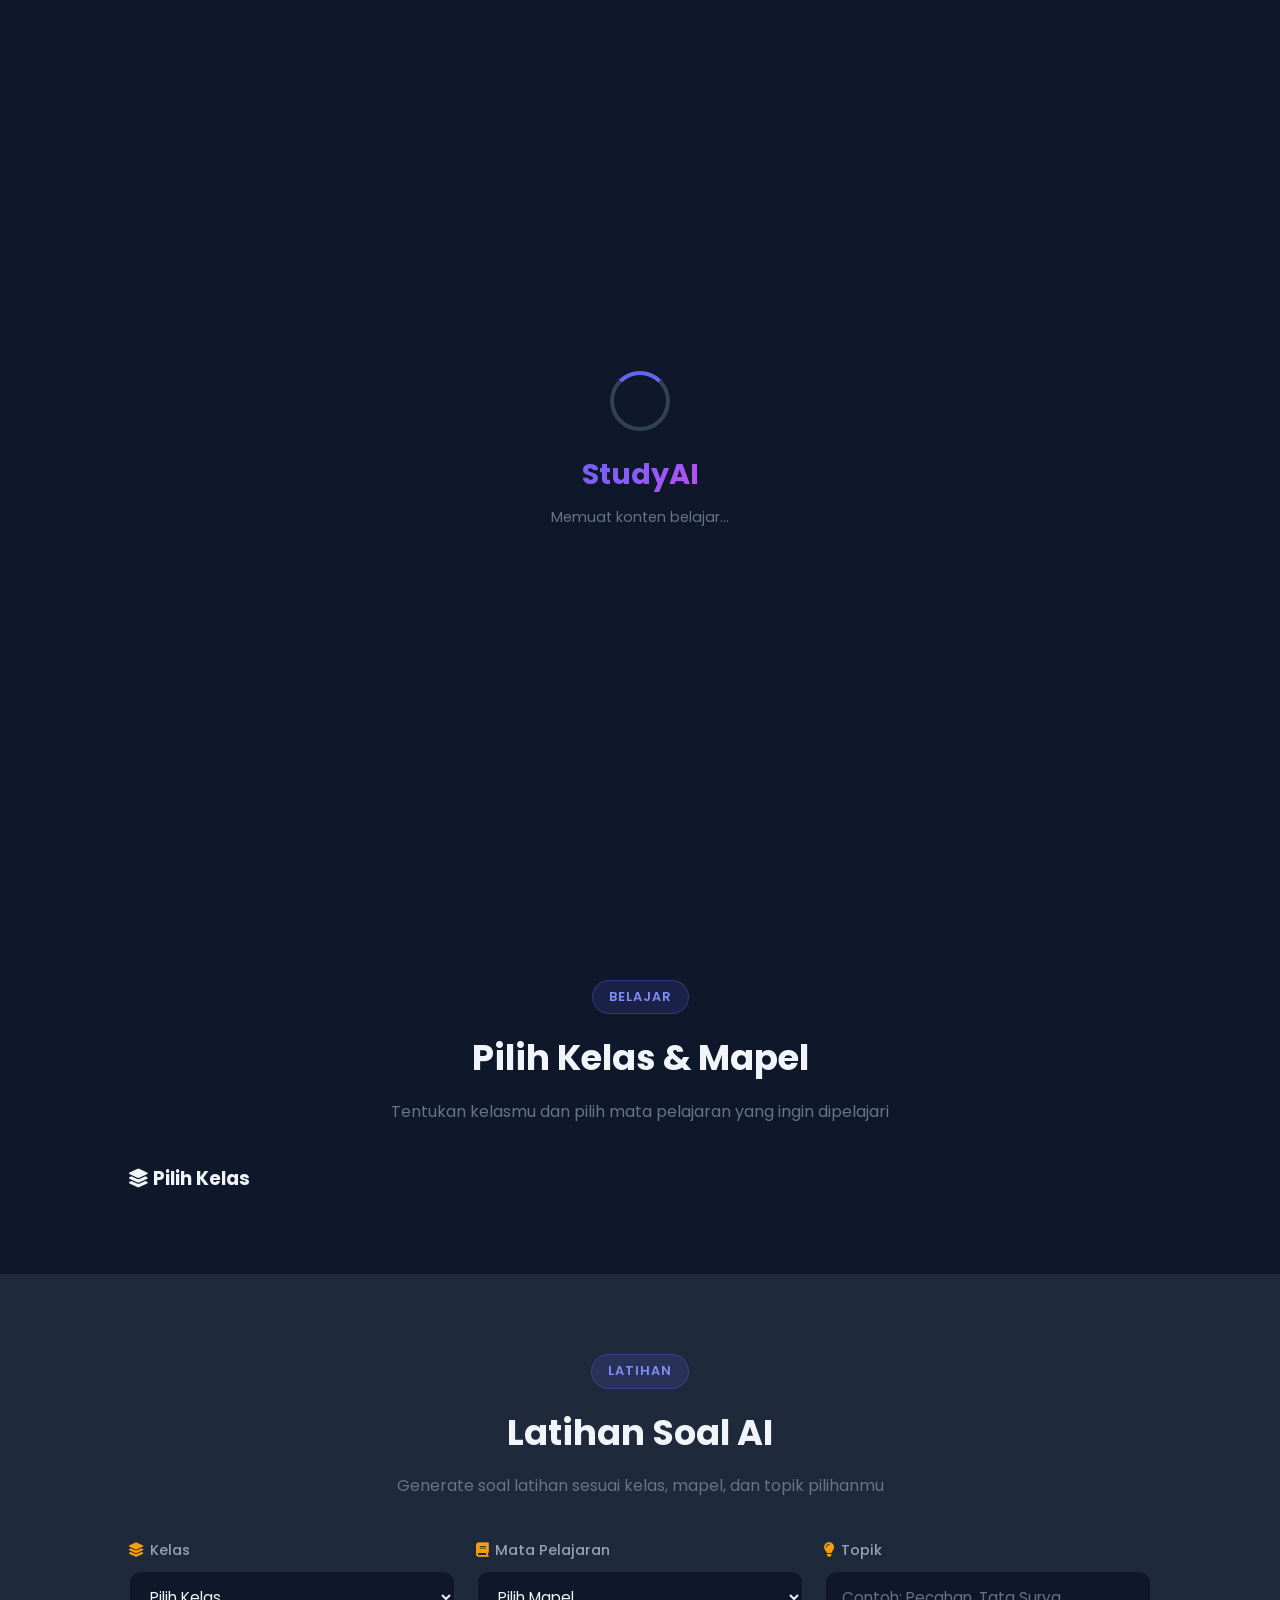
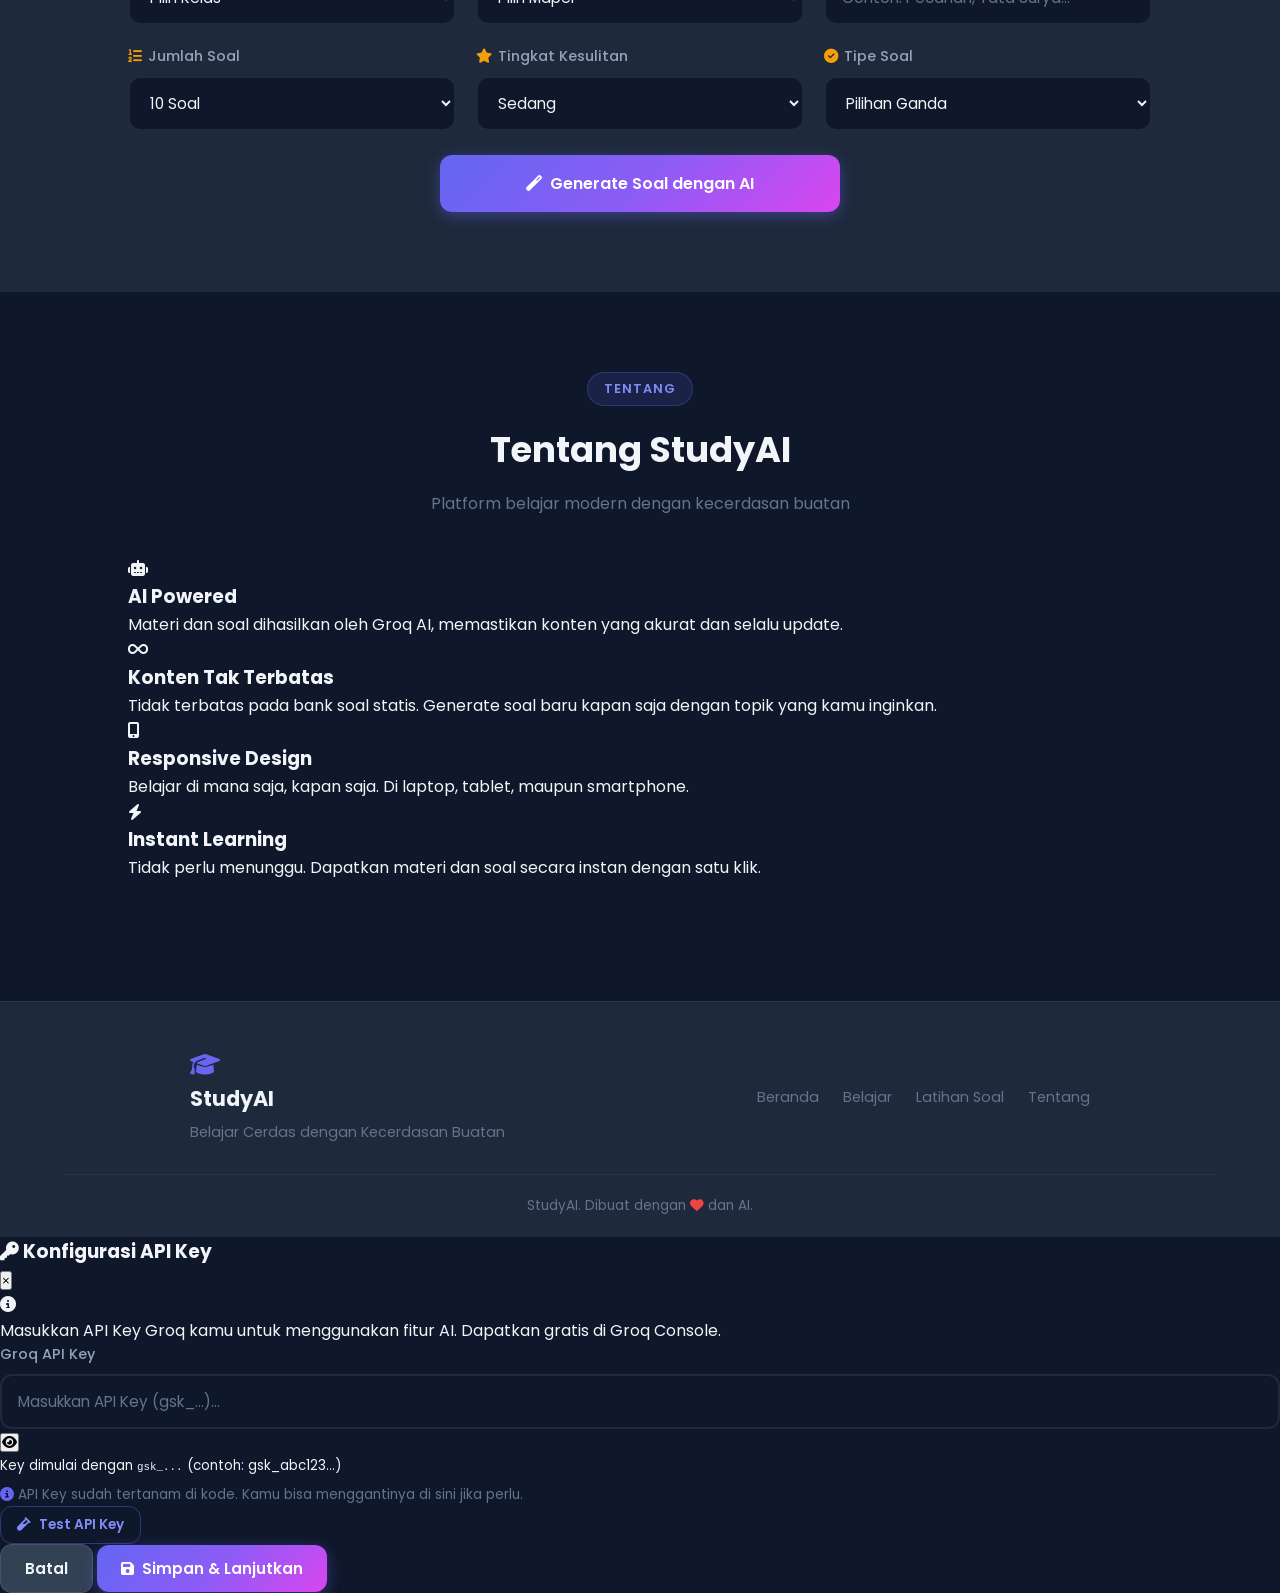
==== commit f3ac2cc7: "Add files via upload" ====
--- a/index.html
+++ b/index.html
@@ -3,10 +3,16 @@
 <head>
     <meta charset="UTF-8">
     <meta name="viewport" content="width=device-width, initial-scale=1.0, maximum-scale=1.0, user-scalable=no">
-    <title>StudyAI - Belajar</title>
+    <title>StudyAI - Platform Belajar Cerdas</title>
+    <!-- Inline Font Awesome (fallback) -->
+    <link rel="stylesheet" href="https://cdnjs.cloudflare.com/ajax/libs/font-awesome/6.5.1/css/all.min.css">
+    <!-- Google Fonts with display=swap -->
     <link href="https://fonts.googleapis.com/css2?family=Poppins:wght@300;400;500;600;700;800&display=swap" rel="stylesheet">
-    <link rel="stylesheet" href="https://cdnjs.cloudflare.com/ajax/libs/font-awesome/6.5.1/css/all.min.css">
     <link rel="stylesheet" href="style.css">
+    <!-- CRITICAL: Force hide loading after timeout -->
+    <style>
+        .force-loaded #loading-screen { opacity: 0 !important; visibility: hidden !important; }
+    </style>
 </head>
 <body>
     <!-- Loading Screen -->
@@ -14,7 +20,7 @@
         <div class="loader-container">
             <div class="loader"></div>
             <h2>StudyAI</h2>
-            <p>Memuat platform belajar...</p>
+            <p>Memuat konten belajar...</p>
         </div>
     </div>
 
@@ -25,10 +31,16 @@
             <span>StudyAI</span>
         </div>
         <div class="nav-links" id="nav-links">
-            <a href="index.html" class="nav-link active"><i class="fas fa-book-open"></i> Belajar</a>
-            <a href="soal.html" class="nav-link"><i class="fas fa-pen"></i> Latihan Soal</a>
+            <a href="#beranda" class="nav-link active"><i class="fas fa-home"></i> Beranda</a>
+            <a href="#belajar" class="nav-link"><i class="fas fa-book"></i> Belajar</a>
+            <a href="#latihan" class="nav-link"><i class="fas fa-pen"></i> Latihan</a>
+            <a href="#tentang" class="nav-link"><i class="fas fa-info-circle"></i> Tentang</a>
         </div>
         <div class="nav-actions">
+            <button class="btn-settings" onclick="showModal()" title="Pengaturan API Key">
+                <i class="fas fa-key"></i>
+                <span class="settings-label">API Key</span>
+            </button>
             <div class="nav-toggle" id="nav-toggle">
                 <i class="fas fa-bars"></i>
             </div>
@@ -36,69 +48,308 @@
     </nav>
 
     <!-- Hero Section -->
-    <section class="hero mini-hero">
+    <section id="beranda" class="hero">
         <div class="hero-content">
             <div class="hero-badge">
                 <i class="fas fa-sparkles"></i> Powered by Groq AI
             </div>
             <h1>Belajar Lebih Cerdas dengan <span class="gradient-text">AI</span></h1>
-            <p>Pilih kelas, mata pelajaran, dan topik — AI akan generate materi lengkap untukmu!</p>
+            <p>Platform belajar interaktif dengan materi dan latihan soal yang digenerate oleh AI Groq.</p>
+
+            <!-- API Key Status Banner -->
+            <div class="api-status-banner" id="api-status-banner">
+                <i class="fas fa-exclamation-circle"></i>
+                <div class="api-status-text">
+                    <strong>API Key belum diatur</strong>
+                    <span>Klik tombol <i class="fas fa-key"></i> di atas untuk mengatur API Key Groq</span>
+                </div>
+                <button class="btn btn-sm btn-primary" onclick="showModal()">
+                    <i class="fas fa-cog"></i> Atur Sekarang
+                </button>
+            </div>
+
+            <div class="hero-buttons">
+                <a href="#belajar" class="btn btn-primary">
+                    <i class="fas fa-book-open"></i> Mulai Belajar
+                </a>
+                <a href="#latihan" class="btn btn-secondary">
+                    <i class="fas fa-pen-fancy"></i> Latihan Soal
+                </a>
+            </div>
+            <div class="hero-stats">
+                <div class="stat-item">
+                    <span class="stat-number">12</span>
+                    <span class="stat-label">Kelas</span>
+                </div>
+                <div class="stat-item">
+                    <span class="stat-number">50+</span>
+                    <span class="stat-label">Mapel</span>
+                </div>
+                <div class="stat-item">
+                    <span class="stat-number">∞</span>
+                    <span class="stat-label">Soal AI</span>
+                </div>
+            </div>
+        </div>
+        <div class="hero-image">
+            <div class="floating-card card-1">
+                <i class="fas fa-brain"></i>
+                <span>AI Generated</span>
+            </div>
+            <div class="floating-card card-2">
+                <i class="fas fa-infinity"></i>
+                <span>Soal Tak Terbatas</span>
+            </div>
+            <div class="hero-illustration">
+                <div class="circle circle-1"></div>
+                <div class="circle circle-2"></div>
+                <div class="circle circle-3"></div>
+                <i class="fas fa-robot main-icon"></i>
+            </div>
         </div>
     </section>
 
     <!-- Belajar Section -->
-    <section class="section">
+    <section id="belajar" class="section">
         <div class="section-header">
             <span class="section-badge">Belajar</span>
-            <h2>Generate Materi AI</h2>
-            <p>Pilih kelas & mapel, masukkan topik, dan dapatkan materi lengkap</p>
-        </div>
-
-        <!-- Form Belajar -->
-        <div class="belajar-form" id="belajar-form">
-            <div class="form-grid">
-                <div class="form-group">
-                    <label><i class="fas fa-layer-group"></i> Kelas</label>
-                    <select id="belajar-kelas">
-                        <option value="">Pilih Kelas</option>
-                    </select>
-                </div>
-                <div class="form-group">
-                    <label><i class="fas fa-book"></i> Mata Pelajaran</label>
-                    <select id="belajar-mapel">
-                        <option value="">Pilih Mapel</option>
-                    </select>
-                </div>
-                <div class="form-group form-group-full">
-                    <label><i class="fas fa-lightbulb"></i> Topik / Materi yang Ingin Dipelajari</label>
-                    <input type="text" id="belajar-topik" placeholder="Contoh: Persamaan Linear, Fotosintesis, Sejarah Indonesia...">
-                </div>
-            </div>
-            <button class="btn btn-primary btn-large" onclick="generateMateri()">
-                <i class="fas fa-magic"></i> Generate Materi dengan AI
-            </button>
-        </div>
-
-        <!-- Materi Content -->
-        <div class="materi-content" id="materi-content" style="display: none;">
+            <h2>Pilih Kelas & Mapel</h2>
+            <p>Tentukan kelasmu dan pilih mata pelajaran yang ingin dipelajari</p>
+        </div>
+
+        <div class="kelas-selector">
+            <h3><i class="fas fa-layer-group"></i> Pilih Kelas</h3>
+            <div class="kelas-grid" id="kelas-grid"></div>
+        </div>
+
+        <div class="mapel-container" id="mapel-container" style="display: none;">
+            <div class="mapel-header">
+                <h3><i class="fas fa-book"></i> Mata Pelajaran <span id="selected-kelas-name"></span></h3>
+                <button class="btn btn-outline btn-sm" onclick="backToKelas()">
+                    <i class="fas fa-arrow-left"></i> Kembali
+                </button>
+            </div>
+            <div class="mapel-grid" id="mapel-grid"></div>
+        </div>
+
+        <div class="materi-container" id="materi-container" style="display: none;">
             <div class="materi-header">
                 <div class="materi-title-section">
                     <span class="badge-kelas" id="materi-kelas-badge"></span>
-                    <span class="badge-mapel" id="materi-mapel-badge"></span>
-                    <h3 id="materi-topik-title"></h3>
-                </div>
-                <button class="btn btn-outline btn-sm" onclick="resetMateri()">
-                    <i class="fas fa-redo"></i> Generate Baru
-                </button>
-            </div>
-            <div class="materi-body" id="materi-body"></div>
-        </div>
-
-        <!-- Loading State -->
-        <div class="loading-state" id="materi-loading" style="display: none;">
-            <div class="loader"></div>
-            <p>Sedang generate materi dengan AI...</p>
-            <small>AI sedang menyusun materi lengkap untukmu</small>
+                    <h3 id="materi-maple-title"></h3>
+                </div>
+                <button class="btn btn-outline btn-sm" onclick="backToMapel()">
+                    <i class="fas fa-arrow-left"></i> Kembali
+                </button>
+            </div>
+
+            <div class="materi-actions">
+                <div class="input-group">
+                    <label><i class="fas fa-lightbulb"></i> Topik yang ingin dipelajari:</label>
+                    <input type="text" id="topik-input" placeholder="Contoh: Persamaan Linear, Fotosintesis, Sejarah Indonesia...">
+                </div>
+                <button class="btn btn-primary" onclick="generateMateri()">
+                    <i class="fas fa-magic"></i> Generate Materi dengan AI
+                </button>
+            </div>
+
+            <div class="materi-content" id="materi-content">
+                <div class="empty-state">
+                    <i class="fas fa-book-reader"></i>
+                    <h4>Siap Belajar?</h4>
+                    <p>Masukkan topik yang ingin kamu pelajari, lalu klik "Generate Materi dengan AI" untuk mendapatkan penjelasan dari AI.</p>
+                </div>
+            </div>
+        </div>
+    </section>
+
+    <!-- Latihan Soal Section -->
+    <section id="latihan" class="section section-alt">
+        <div class="section-header">
+            <span class="section-badge">Latihan</span>
+            <h2>Latihan Soal AI</h2>
+            <p>Generate soal latihan sesuai kelas, mapel, dan topik pilihanmu</p>
+        </div>
+
+        <div class="latihan-form" id="latihan-form">
+            <div class="form-grid">
+                <div class="form-group">
+                    <label><i class="fas fa-layer-group"></i> Kelas</label>
+                    <select id="latihan-kelas">
+                        <option value="">Pilih Kelas</option>
+                    </select>
+                </div>
+                <div class="form-group">
+                    <label><i class="fas fa-book"></i> Mata Pelajaran</label>
+                    <select id="latihan-mapel">
+                        <option value="">Pilih Mapel</option>
+                    </select>
+                </div>
+                <div class="form-group">
+                    <label><i class="fas fa-lightbulb"></i> Topik</label>
+                    <input type="text" id="latihan-topik" placeholder="Contoh: Pecahan, Tata Surya...">
+                </div>
+                <div class="form-group">
+                    <label><i class="fas fa-list-ol"></i> Jumlah Soal</label>
+                    <select id="latihan-jumlah">
+                        <option value="5">5 Soal</option>
+                        <option value="10" selected>10 Soal</option>
+                        <option value="15">15 Soal</option>
+                        <option value="20">20 Soal</option>
+                    </select>
+                </div>
+                <div class="form-group">
+                    <label><i class="fas fa-star"></i> Tingkat Kesulitan</label>
+                    <select id="latihan-kesulitan">
+                        <option value="mudah">Mudah</option>
+                        <option value="sedang" selected>Sedang</option>
+                        <option value="sulit">Sulit</option>
+                    </select>
+                </div>
+                <div class="form-group">
+                    <label><i class="fas fa-check-circle"></i> Tipe Soal</label>
+                    <select id="latihan-tipe">
+                        <option value="pilihan_ganda" selected>Pilihan Ganda</option>
+                        <option value="essay">Essay</option>
+                        <option value="campuran">Campuran</option>
+                    </select>
+                </div>
+            </div>
+            <button class="btn btn-primary btn-large" onclick="generateSoal()">
+                <i class="fas fa-magic"></i> Generate Soal dengan AI
+            </button>
+        </div>
+
+        <!-- Soal Container -->
+        <div class="soal-page-container" id="soal-page-container" style="display: none;">
+            <div class="soal-progress-header">
+                <div class="soal-progress-info">
+                    <span class="badge" id="soal-kelas-badge"></span>
+                    <span class="badge" id="soal-mapel-badge"></span>
+                    <span class="badge" id="soal-kesulitan-badge"></span>
+                </div>
+                <div class="soal-timer" id="soal-timer">
+                    <i class="fas fa-clock"></i> <span id="timer">00:00</span>
+                </div>
+            </div>
+
+            <div class="progress-bar-container">
+                <div class="progress-bar-track">
+                    <div class="progress-bar-fill" id="progress-bar-fill"></div>
+                </div>
+                <div class="progress-bar-info">
+                    <span id="soal-current-num">1</span> / <span id="soal-total-num">10</span>
+                </div>
+            </div>
+
+            <div class="question-navigator" id="question-navigator"></div>
+
+            <div class="question-card" id="question-card">
+                <div class="question-card-header">
+                    <div class="question-number-badge" id="question-number-badge">1</div>
+                    <div class="question-type-badge" id="question-type-badge">Pilihan Ganda</div>
+                </div>
+                <div class="question-text" id="question-text"></div>
+                <div class="question-options" id="question-options"></div>
+                <div class="question-essay" id="question-essay" style="display: none;">
+                    <textarea id="essay-textarea" placeholder="Tulis jawabanmu di sini..."></textarea>
+                </div>
+            </div>
+
+            <div class="question-nav-buttons">
+                <button class="btn btn-secondary" id="btn-prev" onclick="prevQuestion()" disabled>
+                    <i class="fas fa-chevron-left"></i> Sebelumnya
+                </button>
+                <button class="btn btn-outline" id="btn-flag" onclick="toggleFlag()">
+                    <i class="fas fa-flag" id="flag-icon"></i> Tandai
+                </button>
+                <button class="btn btn-primary" id="btn-next" onclick="nextQuestion()">
+                    Selanjutnya <i class="fas fa-chevron-right"></i>
+                </button>
+            </div>
+
+            <div class="finish-section" id="finish-section" style="display: none;">
+                <button class="btn btn-success btn-large" onclick="cekJawaban()">
+                    <i class="fas fa-check-double"></i> Selesai & Periksa Jawaban
+                </button>
+            </div>
+        </div>
+
+        <!-- Hasil Container -->
+        <div class="hasil-container" id="hasil-container" style="display: none;">
+            <div class="hasil-card">
+                <div class="hasil-icon">
+                    <i class="fas fa-trophy"></i>
+                </div>
+                <h3>Hasil Latihan</h3>
+                <div class="hasil-score" id="hasil-score">0/0</div>
+                <div class="hasil-percentage" id="hasil-percentage">0%</div>
+                <div class="hasil-message" id="hasil-message"></div>
+                <div class="hasil-stats">
+                    <div class="hasil-stat">
+                        <span class="hasil-stat-number" id="stat-benar">0</span>
+                        <span class="hasil-stat-label">Benar</span>
+                    </div>
+                    <div class="hasil-stat">
+                        <span class="hasil-stat-number" id="stat-salah">0</span>
+                        <span class="hasil-stat-label">Salah</span>
+                    </div>
+                    <div class="hasil-stat">
+                        <span class="hasil-stat-number" id="stat-waktu">00:00</span>
+                        <span class="hasil-stat-label">Waktu</span>
+                    </div>
+                </div>
+                <div class="hasil-actions">
+                    <button class="btn btn-secondary" onclick="resetSoal()">
+                        <i class="fas fa-redo"></i> Coba Lagi
+                    </button>
+                    <button class="btn btn-primary" onclick="reviewAnswers()">
+                        <i class="fas fa-eye"></i> Review Jawaban
+                    </button>
+                </div>
+            </div>
+        </div>
+
+        <!-- Review Container -->
+        <div class="review-container" id="review-container" style="display: none;">
+            <div class="review-header">
+                <h3><i class="fas fa-clipboard-check"></i> Review Jawaban</h3>
+                <button class="btn btn-outline btn-sm" onclick="closeReview()">
+                    <i class="fas fa-times"></i> Tutup
+                </button>
+            </div>
+            <div class="review-list" id="review-list"></div>
+        </div>
+    </section>
+
+    <!-- Tentang Section -->
+    <section id="tentang" class="section">
+        <div class="section-header">
+            <span class="section-badge">Tentang</span>
+            <h2>Tentang StudyAI</h2>
+            <p>Platform belajar modern dengan kecerdasan buatan</p>
+        </div>
+        <div class="about-grid">
+            <div class="about-card">
+                <div class="about-icon"><i class="fas fa-robot"></i></div>
+                <h3>AI Powered</h3>
+                <p>Materi dan soal dihasilkan oleh Groq AI, memastikan konten yang akurat dan selalu update.</p>
+            </div>
+            <div class="about-card">
+                <div class="about-icon"><i class="fas fa-infinity"></i></div>
+                <h3>Konten Tak Terbatas</h3>
+                <p>Tidak terbatas pada bank soal statis. Generate soal baru kapan saja dengan topik yang kamu inginkan.</p>
+            </div>
+            <div class="about-card">
+                <div class="about-icon"><i class="fas fa-mobile-alt"></i></div>
+                <h3>Responsive Design</h3>
+                <p>Belajar di mana saja, kapan saja. Di laptop, tablet, maupun smartphone.</p>
+            </div>
+            <div class="about-card">
+                <div class="about-icon"><i class="fas fa-bolt"></i></div>
+                <h3>Instant Learning</h3>
+                <p>Tidak perlu menunggu. Dapatkan materi dan soal secara instan dengan satu klik.</p>
+            </div>
         </div>
     </section>
 
@@ -111,8 +362,10 @@
                 <p>Belajar Cerdas dengan Kecerdasan Buatan</p>
             </div>
             <div class="footer-links">
-                <a href="index.html" class="active">Belajar</a>
-                <a href="soal.html">Latihan Soal</a>
+                <a href="#beranda">Beranda</a>
+                <a href="#belajar">Belajar</a>
+                <a href="#latihan">Latihan Soal</a>
+                <a href="#tentang">Tentang</a>
             </div>
         </div>
         <div class="footer-bottom">
@@ -120,106 +373,67 @@
         </div>
     </footer>
 
-    <!-- Toast -->
+    <!-- Toast Notification -->
     <div class="toast" id="toast">
         <i class="fas fa-info-circle"></i>
         <span id="toast-message"></span>
     </div>
 
+    <!-- API Key Modal -->
+    <div class="modal" id="api-modal">
+        <div class="modal-content">
+            <div class="modal-header">
+                <h3><i class="fas fa-key"></i> Konfigurasi API Key</h3>
+                <button class="modal-close" onclick="closeModal()">&times;</button>
+            </div>
+            <div class="modal-body">
+                <div class="alert alert-info">
+                    <i class="fas fa-info-circle"></i>
+                    <p>Masukkan API Key Groq kamu untuk menggunakan fitur AI. Dapatkan gratis di <a href="https://console.groq.com/keys" target="_blank">Groq Console</a>.</p>
+                </div>
+                <div class="form-group">
+                    <label>Groq API Key</label>
+                    <div class="input-with-icon">
+                        <input type="password" id="api-key-input" placeholder="Masukkan API Key (gsk_...)...">
+                        <button class="btn-icon" onclick="toggleApiVisibility()">
+                            <i class="fas fa-eye" id="api-eye-icon"></i>
+                        </button>
+                    </div>
+                    <small class="input-hint">Key dimulai dengan <code>gsk_...</code> (contoh: gsk_abc123...)</small>
+                </div>
+                <div class="form-group">
+                    <p style="color: var(--gray); font-size: 0.85rem; margin-top: 8px;">
+                        <i class="fas fa-info-circle" style="color: var(--primary);"></i>
+                        API Key sudah tertanam di kode. Kamu bisa menggantinya di sini jika perlu.
+                    </p>
+                </div>
+                <div class="api-status-check" id="api-status-check">
+                    <button class="btn btn-outline btn-sm" onclick="testApiKey()">
+                        <i class="fas fa-vial"></i> Test API Key
+                    </button>
+                    <span id="api-test-result"></span>
+                </div>
+            </div>
+            <div class="modal-footer">
+                <button class="btn btn-secondary" onclick="closeModal()">Batal</button>
+                <button class="btn btn-primary" onclick="saveApiKey()">
+                    <i class="fas fa-save"></i> Simpan & Lanjutkan
+                </button>
+            </div>
+        </div>
+    </div>
+
+    <!-- CRITICAL FIX: Force hide loading screen after max 3 seconds -->
+    <script>
+        // Safety timeout - always hide loading screen
+        setTimeout(function() {
+            var ls = document.getElementById('loading-screen');
+            if (ls) {
+                ls.classList.add('hidden');
+                document.body.classList.add('force-loaded');
+            }
+        }, 3000);
+    </script>
     <script src="script.js"></script>
-    <script>
-        // ===== INIT BELAJAR PAGE =====
-        document.addEventListener('DOMContentLoaded', () => {
-            setTimeout(() => {
-                document.getElementById('loading-screen').classList.add('hidden');
-            }, 1200);
-
-            populateBelajarSelects();
-            initNavbar();
-        });
-
-        function populateBelajarSelects() {
-            const kelasSelect = document.getElementById('belajar-kelas');
-            kelasData.forEach(kelas => {
-                const option = document.createElement('option');
-                option.value = kelas.nama;
-                option.textContent = kelas.nama;
-                kelasSelect.appendChild(option);
-            });
-
-            kelasSelect.addEventListener('change', () => {
-                const mapelSelect = document.getElementById('belajar-mapel');
-                mapelSelect.innerHTML = '<option value="">Pilih Mapel</option>';
-                const kelas = kelasSelect.value;
-                if (kelas && mapelData[kelas]) {
-                    mapelData[kelas].forEach(mapel => {
-                        const option = document.createElement('option');
-                        option.value = mapel.nama;
-                        option.textContent = mapel.nama;
-                        mapelSelect.appendChild(option);
-                    });
-                }
-            });
-        }
-
-        async function generateMateri() {
-            const kelas = document.getElementById('belajar-kelas').value;
-            const mapel = document.getElementById('belajar-mapel').value;
-            const topik = document.getElementById('belajar-topik').value.trim();
-
-            if (!kelas || !mapel) {
-                showToast('Pilih kelas dan mata pelajaran terlebih dahulu');
-                return;
-            }
-            if (!topik) {
-                showToast('Masukkan topik yang ingin dipelajari');
-                return;
-            }
-
-            document.getElementById('belajar-form').style.display = 'none';
-            document.getElementById('materi-content').style.display = 'none';
-            document.getElementById('materi-loading').style.display = 'block';
-
-            try {
-                const prompt = `Buatkan materi pembelajaran lengkap dalam Bahasa Indonesia untuk:
-- Kelas: ${kelas}
-- Mata Pelajaran: ${mapel}
-- Topik: ${topik}
-
-Format materi yang lengkap dan terstruktur:
-1. Pendahuluan / Pengantar
-2. Penjelasan Konsep Dasar (dengan sub-bab)
-3. Contoh-contoh (minimal 3 contoh)
-4. Poin-poin Penting (rangkuman)
-5. Kesimpulan
-
-Gunakan bahasa yang mudah dipahami siswa ${kelas}. Format dengan heading, bullet points, dan penjelasan yang jelas.`;
-
-                const materi = await callGroqAPI(prompt);
-
-                document.getElementById('materi-kelas-badge').textContent = kelas;
-                document.getElementById('materi-mapel-badge').textContent = mapel;
-                document.getElementById('materi-topik-title').textContent = topik;
-                document.getElementById('materi-body').innerHTML = formatMateri(materi);
-
-                document.getElementById('materi-loading').style.display = 'none';
-                document.getElementById('materi-content').style.display = 'block';
-                document.getElementById('materi-content').scrollIntoView({ behavior: 'smooth', block: 'start' });
-
-                showToast('Materi berhasil digenerate!');
-            } catch (error) {
-                document.getElementById('materi-loading').style.display = 'none';
-                document.getElementById('belajar-form').style.display = 'block';
-                showToast('Gagal generate materi: ' + error.message);
-            }
-        }
-
-        function resetMateri() {
-            document.getElementById('materi-content').style.display = 'none';
-            document.getElementById('belajar-form').style.display = 'block';
-            document.getElementById('belajar-topik').value = '';
-            document.getElementById('belajar-form').scrollIntoView({ behavior: 'smooth' });
-        }
-    </script>
 </body>
-</html>+</html>
--- a/style.css
+++ b/style.css
@@ -1094,6 +1094,325 @@
     border-left: 3px solid var(--primary);
 }
 
+/* ===== ABOUT DEVELOPER PAGE ===== */
+.dev-profile-card {
+    max-width: 700px;
+    margin: 0 auto 40px;
+    background: var(--dark-light);
+    border: 1px solid rgba(255, 255, 255, 0.05);
+    border-radius: var(--radius-xl);
+    padding: 40px;
+    text-align: center;
+    position: relative;
+    overflow: hidden;
+}
+
+.dev-profile-card::before {
+    content: '';
+    position: absolute;
+    top: 0;
+    left: 0;
+    right: 0;
+    height: 120px;
+    background: var(--gradient-1);
+    opacity: 0.15;
+}
+
+.dev-avatar-wrapper {
+    position: relative;
+    display: inline-block;
+    margin-bottom: 20px;
+}
+
+.dev-avatar {
+    width: 130px;
+    height: 130px;
+    background: var(--gradient-1);
+    border-radius: 30% 70% 70% 30% / 30% 30% 70% 70%;
+    display: flex;
+    align-items: center;
+    justify-content: center;
+    margin: 0 auto;
+    position: relative;
+    z-index: 1;
+    box-shadow: 0 10px 40px rgba(99, 102, 241, 0.4);
+    animation: morphAvatar 6s ease-in-out infinite;
+}
+
+.dev-avatar i {
+    font-size: 3.5rem;
+    color: var(--white);
+}
+
+@keyframes morphAvatar {
+    0%, 100% { border-radius: 30% 70% 70% 30% / 30% 30% 70% 70%; }
+    25% { border-radius: 58% 42% 75% 25% / 76% 46% 54% 24%; }
+    50% { border-radius: 50% 50% 33% 67% / 55% 27% 73% 45%; }
+    75% { border-radius: 33% 67% 58% 42% / 63% 68% 32% 37%; }
+}
+
+.dev-status {
+    position: absolute;
+    bottom: 5px;
+    right: 5px;
+    background: var(--dark);
+    border: 2px solid var(--success);
+    border-radius: 50px;
+    padding: 4px 10px;
+    display: flex;
+    align-items: center;
+    gap: 6px;
+    font-size: 0.75rem;
+    font-weight: 600;
+    color: var(--success);
+    z-index: 2;
+}
+
+.status-dot {
+    width: 8px;
+    height: 8px;
+    background: var(--success);
+    border-radius: 50%;
+    animation: pulse-dot 2s ease-in-out infinite;
+}
+
+@keyframes pulse-dot {
+    0%, 100% { opacity: 1; transform: scale(1); }
+    50% { opacity: 0.5; transform: scale(1.2); }
+}
+
+.dev-name {
+    font-size: 2rem;
+    font-weight: 800;
+    margin-bottom: 8px;
+    background: var(--gradient-1);
+    -webkit-background-clip: text;
+    -webkit-text-fill-color: transparent;
+    background-clip: text;
+}
+
+.dev-role {
+    font-size: 1rem;
+    color: var(--primary-light);
+    margin-bottom: 16px;
+    display: flex;
+    align-items: center;
+    justify-content: center;
+    gap: 8px;
+}
+
+.dev-desc {
+    color: var(--gray-light);
+    font-size: 0.95rem;
+    line-height: 1.8;
+    max-width: 500px;
+    margin: 0 auto;
+}
+
+/* Developer Section Cards */
+.dev-section-card {
+    max-width: 700px;
+    margin: 0 auto 24px;
+    background: var(--dark-light);
+    border: 1px solid rgba(255, 255, 255, 0.05);
+    border-radius: var(--radius-lg);
+    padding: 28px;
+    display: flex;
+    gap: 20px;
+    align-items: flex-start;
+    transition: var(--transition);
+}
+
+.dev-section-card:hover {
+    border-color: rgba(99, 102, 241, 0.2);
+    transform: translateY(-3px);
+    box-shadow: var(--shadow-lg);
+}
+
+.dev-section-icon {
+    width: 50px;
+    height: 50px;
+    min-width: 50px;
+    background: var(--gradient-1);
+    border-radius: var(--radius);
+    display: flex;
+    align-items: center;
+    justify-content: center;
+    flex-shrink: 0;
+}
+
+.dev-section-icon i {
+    font-size: 1.3rem;
+    color: var(--white);
+}
+
+.dev-section-content {
+    flex: 1;
+}
+
+.dev-section-content h3 {
+    font-size: 1.2rem;
+    margin-bottom: 10px;
+    color: var(--light);
+}
+
+.dev-section-content p {
+    color: var(--gray-light);
+    font-size: 0.9rem;
+    line-height: 1.7;
+}
+
+/* Usage Steps */
+.usage-steps {
+    display: flex;
+    flex-direction: column;
+    gap: 16px;
+    margin-top: 16px;
+}
+
+.usage-step {
+    display: flex;
+    gap: 14px;
+    align-items: flex-start;
+}
+
+.step-number {
+    width: 32px;
+    height: 32px;
+    min-width: 32px;
+    background: var(--gradient-1);
+    border-radius: 50%;
+    display: flex;
+    align-items: center;
+    justify-content: center;
+    font-size: 0.85rem;
+    font-weight: 700;
+    color: var(--white);
+    flex-shrink: 0;
+}
+
+.step-text strong {
+    color: var(--light);
+    font-size: 0.95rem;
+    display: block;
+    margin-bottom: 4px;
+}
+
+.step-text p {
+    color: var(--gray);
+    font-size: 0.85rem;
+    line-height: 1.6;
+}
+
+/* Social Media Section */
+.dev-social-section {
+    max-width: 700px;
+    margin: 40px auto 0;
+    text-align: center;
+}
+
+.dev-social-section h3 {
+    font-size: 1.3rem;
+    margin-bottom: 8px;
+    display: flex;
+    align-items: center;
+    justify-content: center;
+    gap: 10px;
+}
+
+.dev-social-section h3 i {
+    color: var(--primary);
+}
+
+.dev-social-section > p {
+    color: var(--gray);
+    font-size: 0.9rem;
+    margin-bottom: 24px;
+}
+
+.social-grid {
+    display: grid;
+    grid-template-columns: repeat(auto-fit, minmax(140px, 1fr));
+    gap: 16px;
+}
+
+.social-card {
+    background: var(--dark-light);
+    border: 1px solid rgba(255, 255, 255, 0.05);
+    border-radius: var(--radius-lg);
+    padding: 24px 16px;
+    text-align: center;
+    transition: var(--transition);
+    display: flex;
+    flex-direction: column;
+    align-items: center;
+    gap: 8px;
+}
+
+.social-card:hover {
+    transform: translateY(-5px);
+    box-shadow: var(--shadow-lg);
+}
+
+.social-card.tiktok:hover {
+    border-color: #00f2ea;
+    box-shadow: 0 8px 25px rgba(0, 242, 234, 0.2);
+}
+
+.social-card.youtube:hover {
+    border-color: #ff0000;
+    box-shadow: 0 8px 25px rgba(255, 0, 0, 0.2);
+}
+
+.social-card.whatsapp:hover {
+    border-color: #25d366;
+    box-shadow: 0 8px 25px rgba(37, 211, 102, 0.2);
+}
+
+.social-card.saluran:hover {
+    border-color: #25d366;
+    box-shadow: 0 8px 25px rgba(37, 211, 102, 0.2);
+}
+
+.social-card.instagram:hover {
+    border-color: #e4405f;
+    box-shadow: 0 8px 25px rgba(228, 64, 95, 0.2);
+}
+
+.social-card.telegram:hover {
+    border-color: #0088cc;
+    box-shadow: 0 8px 25px rgba(0, 136, 204, 0.2);
+}
+
+.social-icon {
+    width: 50px;
+    height: 50px;
+    border-radius: var(--radius);
+    display: flex;
+    align-items: center;
+    justify-content: center;
+    font-size: 1.5rem;
+    margin-bottom: 4px;
+}
+
+.social-card.tiktok .social-icon { color: #00f2ea; }
+.social-card.youtube .social-icon { color: #ff0000; }
+.social-card.whatsapp .social-icon { color: #25d366; }
+.social-card.saluran .social-icon { color: #25d366; }
+.social-card.instagram .social-icon { color: #e4405f; }
+.social-card.telegram .social-icon { color: #0088cc; }
+
+.social-name {
+    font-size: 0.95rem;
+    font-weight: 600;
+    color: var(--light);
+}
+
+.social-handle {
+    font-size: 0.8rem;
+    color: var(--gray);
+}
+
 /* ===== FOOTER ===== */
 .footer {
     background: var(--dark-light);
@@ -1163,6 +1482,10 @@
 
 .footer-bottom i {
     color: var(--danger);
+}
+
+.footer-bottom strong {
+    color: var(--primary-light);
 }
 
 /* ===== TOAST ===== */
@@ -1301,7 +1624,7 @@
     .form-group select,
     .form-group input {
         padding: 12px 14px;
-        font-size: 16px; /* Prevent zoom on iOS */
+        font-size: 16px;
     }
 
     .materi-content {
@@ -1366,6 +1689,53 @@
     .footer-links {
         flex-wrap: wrap;
         justify-content: center;
+    }
+
+    /* About Developer Mobile */
+    .dev-profile-card {
+        padding: 28px 20px;
+    }
+
+    .dev-avatar {
+        width: 110px;
+        height: 110px;
+    }
+
+    .dev-avatar i {
+        font-size: 3rem;
+    }
+
+    .dev-name {
+        font-size: 1.6rem;
+    }
+
+    .dev-section-card {
+        flex-direction: column;
+        text-align: center;
+        padding: 24px 20px;
+    }
+
+    .dev-section-icon {
+        margin: 0 auto;
+    }
+
+    .usage-step {
+        text-align: left;
+    }
+
+    .social-grid {
+        grid-template-columns: repeat(2, 1fr);
+        gap: 12px;
+    }
+
+    .social-card {
+        padding: 18px 12px;
+    }
+
+    .social-icon {
+        width: 40px;
+        height: 40px;
+        font-size: 1.3rem;
     }
 }
 
@@ -1437,6 +1807,44 @@
     .toast.show {
         transform: translateY(0);
     }
+
+    .dev-profile-card {
+        padding: 24px 16px;
+    }
+
+    .dev-avatar {
+        width: 100px;
+        height: 100px;
+    }
+
+    .dev-avatar i {
+        font-size: 2.5rem;
+    }
+
+    .dev-name {
+        font-size: 1.4rem;
+    }
+
+    .dev-desc {
+        font-size: 0.85rem;
+    }
+
+    .social-grid {
+        grid-template-columns: repeat(2, 1fr);
+        gap: 10px;
+    }
+
+    .social-card {
+        padding: 16px 10px;
+    }
+
+    .social-name {
+        font-size: 0.85rem;
+    }
+
+    .social-handle {
+        font-size: 0.7rem;
+    }
 }
 
 /* ===== TOUCH OPTIMIZATION ===== */
@@ -1451,8 +1859,8 @@
         background: rgba(99, 102, 241, 0.1);
     }
 
-    .kelas-btn:hover,
-    .mapel-card:hover {
+    .social-card:hover,
+    .dev-section-card:hover {
         transform: none;
     }
 }
@@ -1472,7 +1880,10 @@
     .materi-content,
     .soal-page-container,
     .review-container,
-    .hasil-container {
+    .hasil-container,
+    .dev-profile-card,
+    .dev-section-card,
+    .dev-social-section {
         max-width: 1000px;
     }
 }
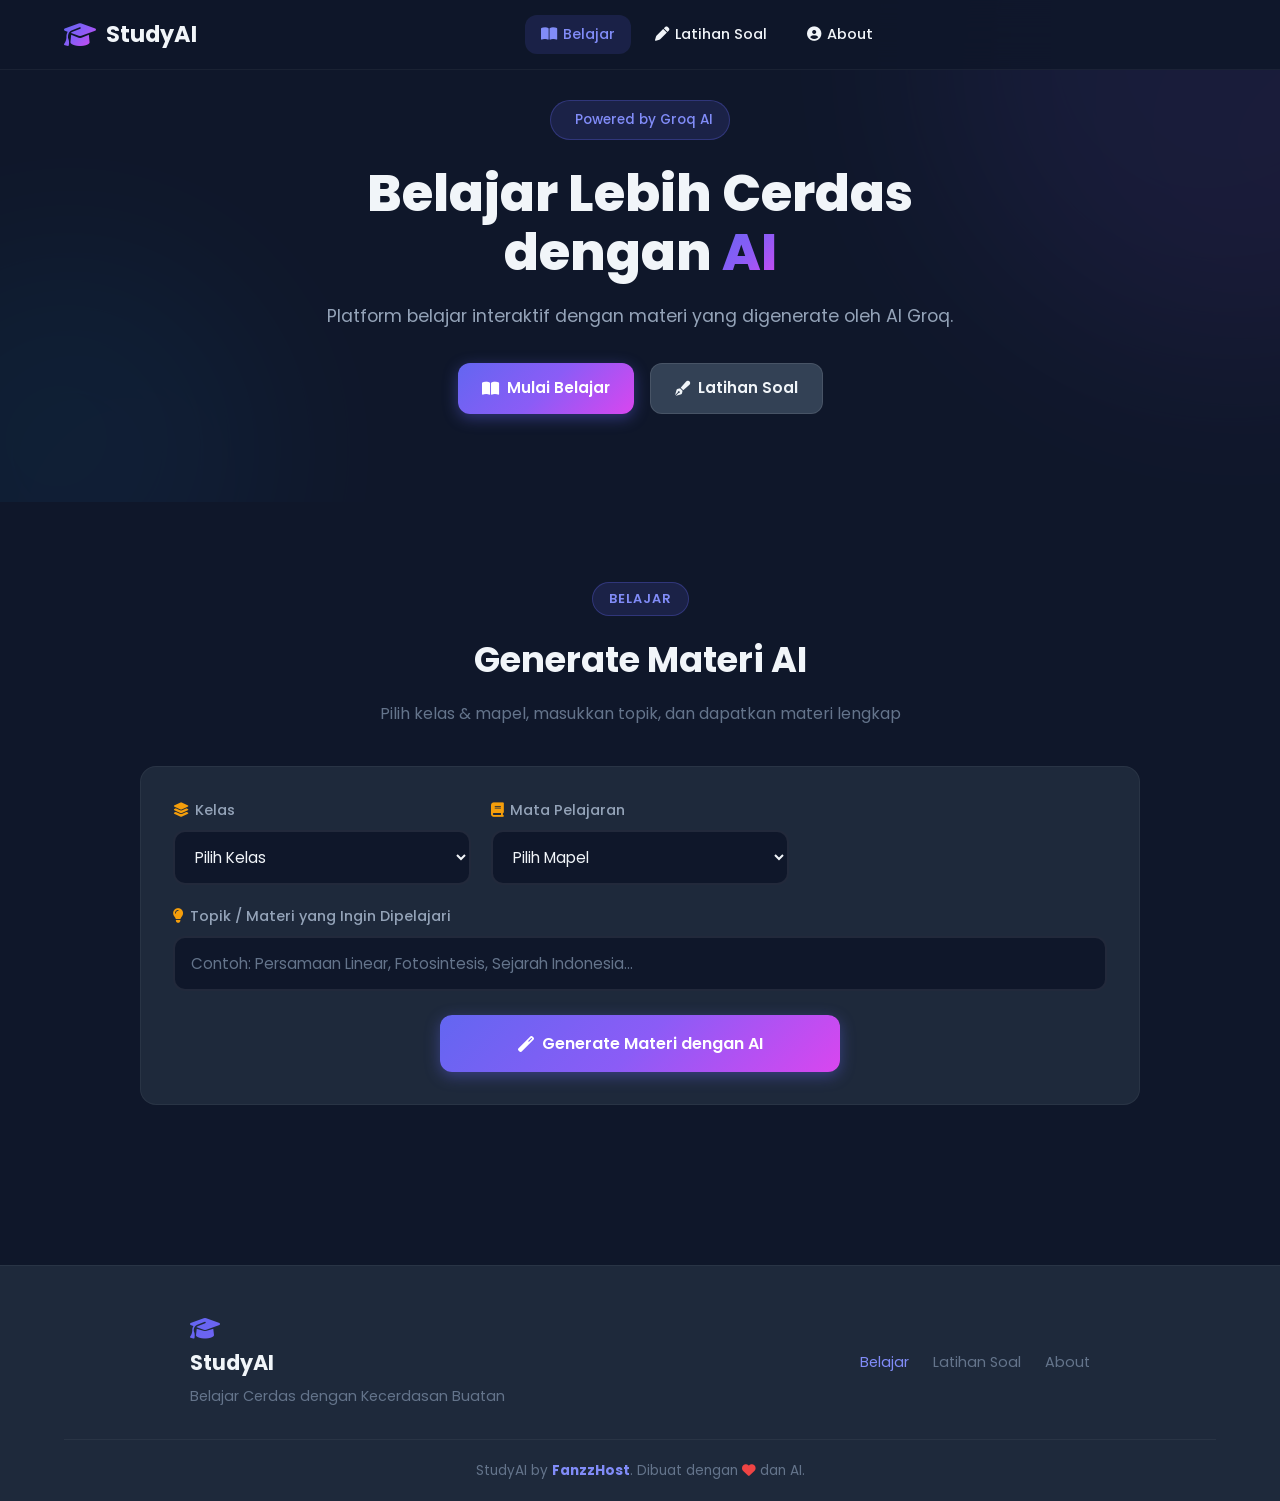
==== commit 619aca9c: "Add files via upload" ====
--- a/index.html
+++ b/index.html
@@ -3,16 +3,10 @@
 <head>
     <meta charset="UTF-8">
     <meta name="viewport" content="width=device-width, initial-scale=1.0, maximum-scale=1.0, user-scalable=no">
-    <title>StudyAI - Platform Belajar Cerdas</title>
-    <!-- Inline Font Awesome (fallback) -->
+    <title>StudyAI - Belajar</title>
+    <link href="https://fonts.googleapis.com/css2?family=Poppins:wght@300;400;500;600;700;800&display=swap" rel="stylesheet">
     <link rel="stylesheet" href="https://cdnjs.cloudflare.com/ajax/libs/font-awesome/6.5.1/css/all.min.css">
-    <!-- Google Fonts with display=swap -->
-    <link href="https://fonts.googleapis.com/css2?family=Poppins:wght@300;400;500;600;700;800&display=swap" rel="stylesheet">
     <link rel="stylesheet" href="style.css">
-    <!-- CRITICAL: Force hide loading after timeout -->
-    <style>
-        .force-loaded #loading-screen { opacity: 0 !important; visibility: hidden !important; }
-    </style>
 </head>
 <body>
     <!-- Loading Screen -->
@@ -20,7 +14,7 @@
         <div class="loader-container">
             <div class="loader"></div>
             <h2>StudyAI</h2>
-            <p>Memuat konten belajar...</p>
+            <p>Memuat platform belajar...</p>
         </div>
     </div>
 
@@ -31,16 +25,11 @@
             <span>StudyAI</span>
         </div>
         <div class="nav-links" id="nav-links">
-            <a href="#beranda" class="nav-link active"><i class="fas fa-home"></i> Beranda</a>
-            <a href="#belajar" class="nav-link"><i class="fas fa-book"></i> Belajar</a>
-            <a href="#latihan" class="nav-link"><i class="fas fa-pen"></i> Latihan</a>
-            <a href="#tentang" class="nav-link"><i class="fas fa-info-circle"></i> Tentang</a>
+            <a href="index.html" class="nav-link active"><i class="fas fa-book-open"></i> Belajar</a>
+            <a href="soal.html" class="nav-link"><i class="fas fa-pen"></i> Latihan Soal</a>
+            <a href="about.html" class="nav-link"><i class="fas fa-user-circle"></i> About</a>
         </div>
         <div class="nav-actions">
-            <button class="btn-settings" onclick="showModal()" title="Pengaturan API Key">
-                <i class="fas fa-key"></i>
-                <span class="settings-label">API Key</span>
-            </button>
             <div class="nav-toggle" id="nav-toggle">
                 <i class="fas fa-bars"></i>
             </div>
@@ -48,63 +37,20 @@
     </nav>
 
     <!-- Hero Section -->
-    <section id="beranda" class="hero">
+    <section class="hero mini-hero">
         <div class="hero-content">
             <div class="hero-badge">
                 <i class="fas fa-sparkles"></i> Powered by Groq AI
             </div>
             <h1>Belajar Lebih Cerdas dengan <span class="gradient-text">AI</span></h1>
-            <p>Platform belajar interaktif dengan materi dan latihan soal yang digenerate oleh AI Groq.</p>
-
-            <!-- API Key Status Banner -->
-            <div class="api-status-banner" id="api-status-banner">
-                <i class="fas fa-exclamation-circle"></i>
-                <div class="api-status-text">
-                    <strong>API Key belum diatur</strong>
-                    <span>Klik tombol <i class="fas fa-key"></i> di atas untuk mengatur API Key Groq</span>
-                </div>
-                <button class="btn btn-sm btn-primary" onclick="showModal()">
-                    <i class="fas fa-cog"></i> Atur Sekarang
-                </button>
-            </div>
-
+            <p>Platform belajar interaktif dengan materi yang digenerate oleh AI Groq.</p>
             <div class="hero-buttons">
                 <a href="#belajar" class="btn btn-primary">
                     <i class="fas fa-book-open"></i> Mulai Belajar
                 </a>
-                <a href="#latihan" class="btn btn-secondary">
+                <a href="soal.html" class="btn btn-secondary">
                     <i class="fas fa-pen-fancy"></i> Latihan Soal
                 </a>
-            </div>
-            <div class="hero-stats">
-                <div class="stat-item">
-                    <span class="stat-number">12</span>
-                    <span class="stat-label">Kelas</span>
-                </div>
-                <div class="stat-item">
-                    <span class="stat-number">50+</span>
-                    <span class="stat-label">Mapel</span>
-                </div>
-                <div class="stat-item">
-                    <span class="stat-number">∞</span>
-                    <span class="stat-label">Soal AI</span>
-                </div>
-            </div>
-        </div>
-        <div class="hero-image">
-            <div class="floating-card card-1">
-                <i class="fas fa-brain"></i>
-                <span>AI Generated</span>
-            </div>
-            <div class="floating-card card-2">
-                <i class="fas fa-infinity"></i>
-                <span>Soal Tak Terbatas</span>
-            </div>
-            <div class="hero-illustration">
-                <div class="circle circle-1"></div>
-                <div class="circle circle-2"></div>
-                <div class="circle circle-3"></div>
-                <i class="fas fa-robot main-icon"></i>
             </div>
         </div>
     </section>
@@ -113,243 +59,55 @@
     <section id="belajar" class="section">
         <div class="section-header">
             <span class="section-badge">Belajar</span>
-            <h2>Pilih Kelas & Mapel</h2>
-            <p>Tentukan kelasmu dan pilih mata pelajaran yang ingin dipelajari</p>
-        </div>
-
-        <div class="kelas-selector">
-            <h3><i class="fas fa-layer-group"></i> Pilih Kelas</h3>
-            <div class="kelas-grid" id="kelas-grid"></div>
-        </div>
-
-        <div class="mapel-container" id="mapel-container" style="display: none;">
-            <div class="mapel-header">
-                <h3><i class="fas fa-book"></i> Mata Pelajaran <span id="selected-kelas-name"></span></h3>
-                <button class="btn btn-outline btn-sm" onclick="backToKelas()">
-                    <i class="fas fa-arrow-left"></i> Kembali
-                </button>
-            </div>
-            <div class="mapel-grid" id="mapel-grid"></div>
-        </div>
-
-        <div class="materi-container" id="materi-container" style="display: none;">
+            <h2>Generate Materi AI</h2>
+            <p>Pilih kelas & mapel, masukkan topik, dan dapatkan materi lengkap</p>
+        </div>
+
+        <!-- Form Belajar -->
+        <div class="belajar-form" id="belajar-form">
+            <div class="form-grid">
+                <div class="form-group">
+                    <label><i class="fas fa-layer-group"></i> Kelas</label>
+                    <select id="belajar-kelas">
+                        <option value="">Pilih Kelas</option>
+                    </select>
+                </div>
+                <div class="form-group">
+                    <label><i class="fas fa-book"></i> Mata Pelajaran</label>
+                    <select id="belajar-mapel">
+                        <option value="">Pilih Mapel</option>
+                    </select>
+                </div>
+                <div class="form-group form-group-full">
+                    <label><i class="fas fa-lightbulb"></i> Topik / Materi yang Ingin Dipelajari</label>
+                    <input type="text" id="belajar-topik" placeholder="Contoh: Persamaan Linear, Fotosintesis, Sejarah Indonesia...">
+                </div>
+            </div>
+            <button class="btn btn-primary btn-large" onclick="generateMateri()">
+                <i class="fas fa-magic"></i> Generate Materi dengan AI
+            </button>
+        </div>
+
+        <!-- Materi Content -->
+        <div class="materi-content" id="materi-content" style="display: none;">
             <div class="materi-header">
                 <div class="materi-title-section">
                     <span class="badge-kelas" id="materi-kelas-badge"></span>
-                    <h3 id="materi-maple-title"></h3>
-                </div>
-                <button class="btn btn-outline btn-sm" onclick="backToMapel()">
-                    <i class="fas fa-arrow-left"></i> Kembali
+                    <span class="badge-mapel" id="materi-mapel-badge"></span>
+                    <h3 id="materi-topik-title"></h3>
+                </div>
+                <button class="btn btn-outline btn-sm" onclick="resetMateri()">
+                    <i class="fas fa-redo"></i> Generate Baru
                 </button>
             </div>
-
-            <div class="materi-actions">
-                <div class="input-group">
-                    <label><i class="fas fa-lightbulb"></i> Topik yang ingin dipelajari:</label>
-                    <input type="text" id="topik-input" placeholder="Contoh: Persamaan Linear, Fotosintesis, Sejarah Indonesia...">
-                </div>
-                <button class="btn btn-primary" onclick="generateMateri()">
-                    <i class="fas fa-magic"></i> Generate Materi dengan AI
-                </button>
-            </div>
-
-            <div class="materi-content" id="materi-content">
-                <div class="empty-state">
-                    <i class="fas fa-book-reader"></i>
-                    <h4>Siap Belajar?</h4>
-                    <p>Masukkan topik yang ingin kamu pelajari, lalu klik "Generate Materi dengan AI" untuk mendapatkan penjelasan dari AI.</p>
-                </div>
-            </div>
-        </div>
-    </section>
-
-    <!-- Latihan Soal Section -->
-    <section id="latihan" class="section section-alt">
-        <div class="section-header">
-            <span class="section-badge">Latihan</span>
-            <h2>Latihan Soal AI</h2>
-            <p>Generate soal latihan sesuai kelas, mapel, dan topik pilihanmu</p>
-        </div>
-
-        <div class="latihan-form" id="latihan-form">
-            <div class="form-grid">
-                <div class="form-group">
-                    <label><i class="fas fa-layer-group"></i> Kelas</label>
-                    <select id="latihan-kelas">
-                        <option value="">Pilih Kelas</option>
-                    </select>
-                </div>
-                <div class="form-group">
-                    <label><i class="fas fa-book"></i> Mata Pelajaran</label>
-                    <select id="latihan-mapel">
-                        <option value="">Pilih Mapel</option>
-                    </select>
-                </div>
-                <div class="form-group">
-                    <label><i class="fas fa-lightbulb"></i> Topik</label>
-                    <input type="text" id="latihan-topik" placeholder="Contoh: Pecahan, Tata Surya...">
-                </div>
-                <div class="form-group">
-                    <label><i class="fas fa-list-ol"></i> Jumlah Soal</label>
-                    <select id="latihan-jumlah">
-                        <option value="5">5 Soal</option>
-                        <option value="10" selected>10 Soal</option>
-                        <option value="15">15 Soal</option>
-                        <option value="20">20 Soal</option>
-                    </select>
-                </div>
-                <div class="form-group">
-                    <label><i class="fas fa-star"></i> Tingkat Kesulitan</label>
-                    <select id="latihan-kesulitan">
-                        <option value="mudah">Mudah</option>
-                        <option value="sedang" selected>Sedang</option>
-                        <option value="sulit">Sulit</option>
-                    </select>
-                </div>
-                <div class="form-group">
-                    <label><i class="fas fa-check-circle"></i> Tipe Soal</label>
-                    <select id="latihan-tipe">
-                        <option value="pilihan_ganda" selected>Pilihan Ganda</option>
-                        <option value="essay">Essay</option>
-                        <option value="campuran">Campuran</option>
-                    </select>
-                </div>
-            </div>
-            <button class="btn btn-primary btn-large" onclick="generateSoal()">
-                <i class="fas fa-magic"></i> Generate Soal dengan AI
-            </button>
-        </div>
-
-        <!-- Soal Container -->
-        <div class="soal-page-container" id="soal-page-container" style="display: none;">
-            <div class="soal-progress-header">
-                <div class="soal-progress-info">
-                    <span class="badge" id="soal-kelas-badge"></span>
-                    <span class="badge" id="soal-mapel-badge"></span>
-                    <span class="badge" id="soal-kesulitan-badge"></span>
-                </div>
-                <div class="soal-timer" id="soal-timer">
-                    <i class="fas fa-clock"></i> <span id="timer">00:00</span>
-                </div>
-            </div>
-
-            <div class="progress-bar-container">
-                <div class="progress-bar-track">
-                    <div class="progress-bar-fill" id="progress-bar-fill"></div>
-                </div>
-                <div class="progress-bar-info">
-                    <span id="soal-current-num">1</span> / <span id="soal-total-num">10</span>
-                </div>
-            </div>
-
-            <div class="question-navigator" id="question-navigator"></div>
-
-            <div class="question-card" id="question-card">
-                <div class="question-card-header">
-                    <div class="question-number-badge" id="question-number-badge">1</div>
-                    <div class="question-type-badge" id="question-type-badge">Pilihan Ganda</div>
-                </div>
-                <div class="question-text" id="question-text"></div>
-                <div class="question-options" id="question-options"></div>
-                <div class="question-essay" id="question-essay" style="display: none;">
-                    <textarea id="essay-textarea" placeholder="Tulis jawabanmu di sini..."></textarea>
-                </div>
-            </div>
-
-            <div class="question-nav-buttons">
-                <button class="btn btn-secondary" id="btn-prev" onclick="prevQuestion()" disabled>
-                    <i class="fas fa-chevron-left"></i> Sebelumnya
-                </button>
-                <button class="btn btn-outline" id="btn-flag" onclick="toggleFlag()">
-                    <i class="fas fa-flag" id="flag-icon"></i> Tandai
-                </button>
-                <button class="btn btn-primary" id="btn-next" onclick="nextQuestion()">
-                    Selanjutnya <i class="fas fa-chevron-right"></i>
-                </button>
-            </div>
-
-            <div class="finish-section" id="finish-section" style="display: none;">
-                <button class="btn btn-success btn-large" onclick="cekJawaban()">
-                    <i class="fas fa-check-double"></i> Selesai & Periksa Jawaban
-                </button>
-            </div>
-        </div>
-
-        <!-- Hasil Container -->
-        <div class="hasil-container" id="hasil-container" style="display: none;">
-            <div class="hasil-card">
-                <div class="hasil-icon">
-                    <i class="fas fa-trophy"></i>
-                </div>
-                <h3>Hasil Latihan</h3>
-                <div class="hasil-score" id="hasil-score">0/0</div>
-                <div class="hasil-percentage" id="hasil-percentage">0%</div>
-                <div class="hasil-message" id="hasil-message"></div>
-                <div class="hasil-stats">
-                    <div class="hasil-stat">
-                        <span class="hasil-stat-number" id="stat-benar">0</span>
-                        <span class="hasil-stat-label">Benar</span>
-                    </div>
-                    <div class="hasil-stat">
-                        <span class="hasil-stat-number" id="stat-salah">0</span>
-                        <span class="hasil-stat-label">Salah</span>
-                    </div>
-                    <div class="hasil-stat">
-                        <span class="hasil-stat-number" id="stat-waktu">00:00</span>
-                        <span class="hasil-stat-label">Waktu</span>
-                    </div>
-                </div>
-                <div class="hasil-actions">
-                    <button class="btn btn-secondary" onclick="resetSoal()">
-                        <i class="fas fa-redo"></i> Coba Lagi
-                    </button>
-                    <button class="btn btn-primary" onclick="reviewAnswers()">
-                        <i class="fas fa-eye"></i> Review Jawaban
-                    </button>
-                </div>
-            </div>
-        </div>
-
-        <!-- Review Container -->
-        <div class="review-container" id="review-container" style="display: none;">
-            <div class="review-header">
-                <h3><i class="fas fa-clipboard-check"></i> Review Jawaban</h3>
-                <button class="btn btn-outline btn-sm" onclick="closeReview()">
-                    <i class="fas fa-times"></i> Tutup
-                </button>
-            </div>
-            <div class="review-list" id="review-list"></div>
-        </div>
-    </section>
-
-    <!-- Tentang Section -->
-    <section id="tentang" class="section">
-        <div class="section-header">
-            <span class="section-badge">Tentang</span>
-            <h2>Tentang StudyAI</h2>
-            <p>Platform belajar modern dengan kecerdasan buatan</p>
-        </div>
-        <div class="about-grid">
-            <div class="about-card">
-                <div class="about-icon"><i class="fas fa-robot"></i></div>
-                <h3>AI Powered</h3>
-                <p>Materi dan soal dihasilkan oleh Groq AI, memastikan konten yang akurat dan selalu update.</p>
-            </div>
-            <div class="about-card">
-                <div class="about-icon"><i class="fas fa-infinity"></i></div>
-                <h3>Konten Tak Terbatas</h3>
-                <p>Tidak terbatas pada bank soal statis. Generate soal baru kapan saja dengan topik yang kamu inginkan.</p>
-            </div>
-            <div class="about-card">
-                <div class="about-icon"><i class="fas fa-mobile-alt"></i></div>
-                <h3>Responsive Design</h3>
-                <p>Belajar di mana saja, kapan saja. Di laptop, tablet, maupun smartphone.</p>
-            </div>
-            <div class="about-card">
-                <div class="about-icon"><i class="fas fa-bolt"></i></div>
-                <h3>Instant Learning</h3>
-                <p>Tidak perlu menunggu. Dapatkan materi dan soal secara instan dengan satu klik.</p>
-            </div>
+            <div class="materi-body" id="materi-body"></div>
+        </div>
+
+        <!-- Loading State -->
+        <div class="loading-state" id="materi-loading" style="display: none;">
+            <div class="loader"></div>
+            <p>Sedang generate materi dengan AI...</p>
+            <small>AI sedang menyusun materi lengkap untukmu</small>
         </div>
     </section>
 
@@ -362,78 +120,114 @@
                 <p>Belajar Cerdas dengan Kecerdasan Buatan</p>
             </div>
             <div class="footer-links">
-                <a href="#beranda">Beranda</a>
-                <a href="#belajar">Belajar</a>
-                <a href="#latihan">Latihan Soal</a>
-                <a href="#tentang">Tentang</a>
+                <a href="index.html" class="active">Belajar</a>
+                <a href="soal.html">Latihan Soal</a>
+                <a href="about.html">About</a>
             </div>
         </div>
         <div class="footer-bottom">
-            <p> StudyAI. Dibuat dengan <i class="fas fa-heart"></i> dan AI.</p>
+            <p> StudyAI by <strong>FanzzHost</strong>. Dibuat dengan <i class="fas fa-heart"></i> dan AI.</p>
         </div>
     </footer>
 
-    <!-- Toast Notification -->
+    <!-- Toast -->
     <div class="toast" id="toast">
         <i class="fas fa-info-circle"></i>
         <span id="toast-message"></span>
     </div>
 
-    <!-- API Key Modal -->
-    <div class="modal" id="api-modal">
-        <div class="modal-content">
-            <div class="modal-header">
-                <h3><i class="fas fa-key"></i> Konfigurasi API Key</h3>
-                <button class="modal-close" onclick="closeModal()">&times;</button>
-            </div>
-            <div class="modal-body">
-                <div class="alert alert-info">
-                    <i class="fas fa-info-circle"></i>
-                    <p>Masukkan API Key Groq kamu untuk menggunakan fitur AI. Dapatkan gratis di <a href="https://console.groq.com/keys" target="_blank">Groq Console</a>.</p>
-                </div>
-                <div class="form-group">
-                    <label>Groq API Key</label>
-                    <div class="input-with-icon">
-                        <input type="password" id="api-key-input" placeholder="Masukkan API Key (gsk_...)...">
-                        <button class="btn-icon" onclick="toggleApiVisibility()">
-                            <i class="fas fa-eye" id="api-eye-icon"></i>
-                        </button>
-                    </div>
-                    <small class="input-hint">Key dimulai dengan <code>gsk_...</code> (contoh: gsk_abc123...)</small>
-                </div>
-                <div class="form-group">
-                    <p style="color: var(--gray); font-size: 0.85rem; margin-top: 8px;">
-                        <i class="fas fa-info-circle" style="color: var(--primary);"></i>
-                        API Key sudah tertanam di kode. Kamu bisa menggantinya di sini jika perlu.
-                    </p>
-                </div>
-                <div class="api-status-check" id="api-status-check">
-                    <button class="btn btn-outline btn-sm" onclick="testApiKey()">
-                        <i class="fas fa-vial"></i> Test API Key
-                    </button>
-                    <span id="api-test-result"></span>
-                </div>
-            </div>
-            <div class="modal-footer">
-                <button class="btn btn-secondary" onclick="closeModal()">Batal</button>
-                <button class="btn btn-primary" onclick="saveApiKey()">
-                    <i class="fas fa-save"></i> Simpan & Lanjutkan
-                </button>
-            </div>
-        </div>
-    </div>
-
-    <!-- CRITICAL FIX: Force hide loading screen after max 3 seconds -->
+    <script src="script.js"></script>
     <script>
-        // Safety timeout - always hide loading screen
-        setTimeout(function() {
-            var ls = document.getElementById('loading-screen');
-            if (ls) {
-                ls.classList.add('hidden');
-                document.body.classList.add('force-loaded');
+        document.addEventListener('DOMContentLoaded', () => {
+            setTimeout(() => {
+                document.getElementById('loading-screen').classList.add('hidden');
+            }, 1200);
+            populateBelajarSelects();
+            initNavbar();
+        });
+
+        function populateBelajarSelects() {
+            const kelasSelect = document.getElementById('belajar-kelas');
+            kelasData.forEach(kelas => {
+                const option = document.createElement('option');
+                option.value = kelas.nama;
+                option.textContent = kelas.nama;
+                kelasSelect.appendChild(option);
+            });
+
+            kelasSelect.addEventListener('change', () => {
+                const mapelSelect = document.getElementById('belajar-mapel');
+                mapelSelect.innerHTML = '<option value="">Pilih Mapel</option>';
+                const kelas = kelasSelect.value;
+                if (kelas && mapelData[kelas]) {
+                    mapelData[kelas].forEach(mapel => {
+                        const option = document.createElement('option');
+                        option.value = mapel.nama;
+                        option.textContent = mapel.nama;
+                        mapelSelect.appendChild(option);
+                    });
+                }
+            });
+        }
+
+        async function generateMateri() {
+            const kelas = document.getElementById('belajar-kelas').value;
+            const mapel = document.getElementById('belajar-mapel').value;
+            const topik = document.getElementById('belajar-topik').value.trim();
+
+            if (!kelas || !mapel) {
+                showToast('Pilih kelas dan mata pelajaran terlebih dahulu');
+                return;
             }
-        }, 3000);
+            if (!topik) {
+                showToast('Masukkan topik yang ingin dipelajari');
+                return;
+            }
+
+            document.getElementById('belajar-form').style.display = 'none';
+            document.getElementById('materi-content').style.display = 'none';
+            document.getElementById('materi-loading').style.display = 'block';
+
+            try {
+                const prompt = `Buatkan materi pembelajaran lengkap dalam Bahasa Indonesia untuk:
+- Kelas: ${kelas}
+- Mata Pelajaran: ${mapel}
+- Topik: ${topik}
+
+Format materi yang lengkap dan terstruktur:
+1. Pendahuluan / Pengantar
+2. Penjelasan Konsep Dasar (dengan sub-bab)
+3. Contoh-contoh (minimal 3 contoh)
+4. Poin-poin Penting (rangkuman)
+5. Kesimpulan
+
+Gunakan bahasa yang mudah dipahami siswa ${kelas}. Format dengan heading, bullet points, dan penjelasan yang jelas.`;
+
+                const materi = await callGroqAPI(prompt);
+
+                document.getElementById('materi-kelas-badge').textContent = kelas;
+                document.getElementById('materi-mapel-badge').textContent = mapel;
+                document.getElementById('materi-topik-title').textContent = topik;
+                document.getElementById('materi-body').innerHTML = formatMateri(materi);
+
+                document.getElementById('materi-loading').style.display = 'none';
+                document.getElementById('materi-content').style.display = 'block';
+                document.getElementById('materi-content').scrollIntoView({ behavior: 'smooth', block: 'start' });
+
+                showToast('Materi berhasil digenerate!');
+            } catch (error) {
+                document.getElementById('materi-loading').style.display = 'none';
+                document.getElementById('belajar-form').style.display = 'block';
+                showToast('Gagal generate materi: ' + error.message);
+            }
+        }
+
+        function resetMateri() {
+            document.getElementById('materi-content').style.display = 'none';
+            document.getElementById('belajar-form').style.display = 'block';
+            document.getElementById('belajar-topik').value = '';
+            document.getElementById('belajar-form').scrollIntoView({ behavior: 'smooth' });
+        }
     </script>
-    <script src="script.js"></script>
 </body>
-</html>
+</html>
--- a/style.css
+++ b/style.css
@@ -285,6 +285,7 @@
     gap: 16px;
     margin-bottom: 48px;
     flex-wrap: wrap;
+    justify-content: center;
 }
 
 .hero-stats {
